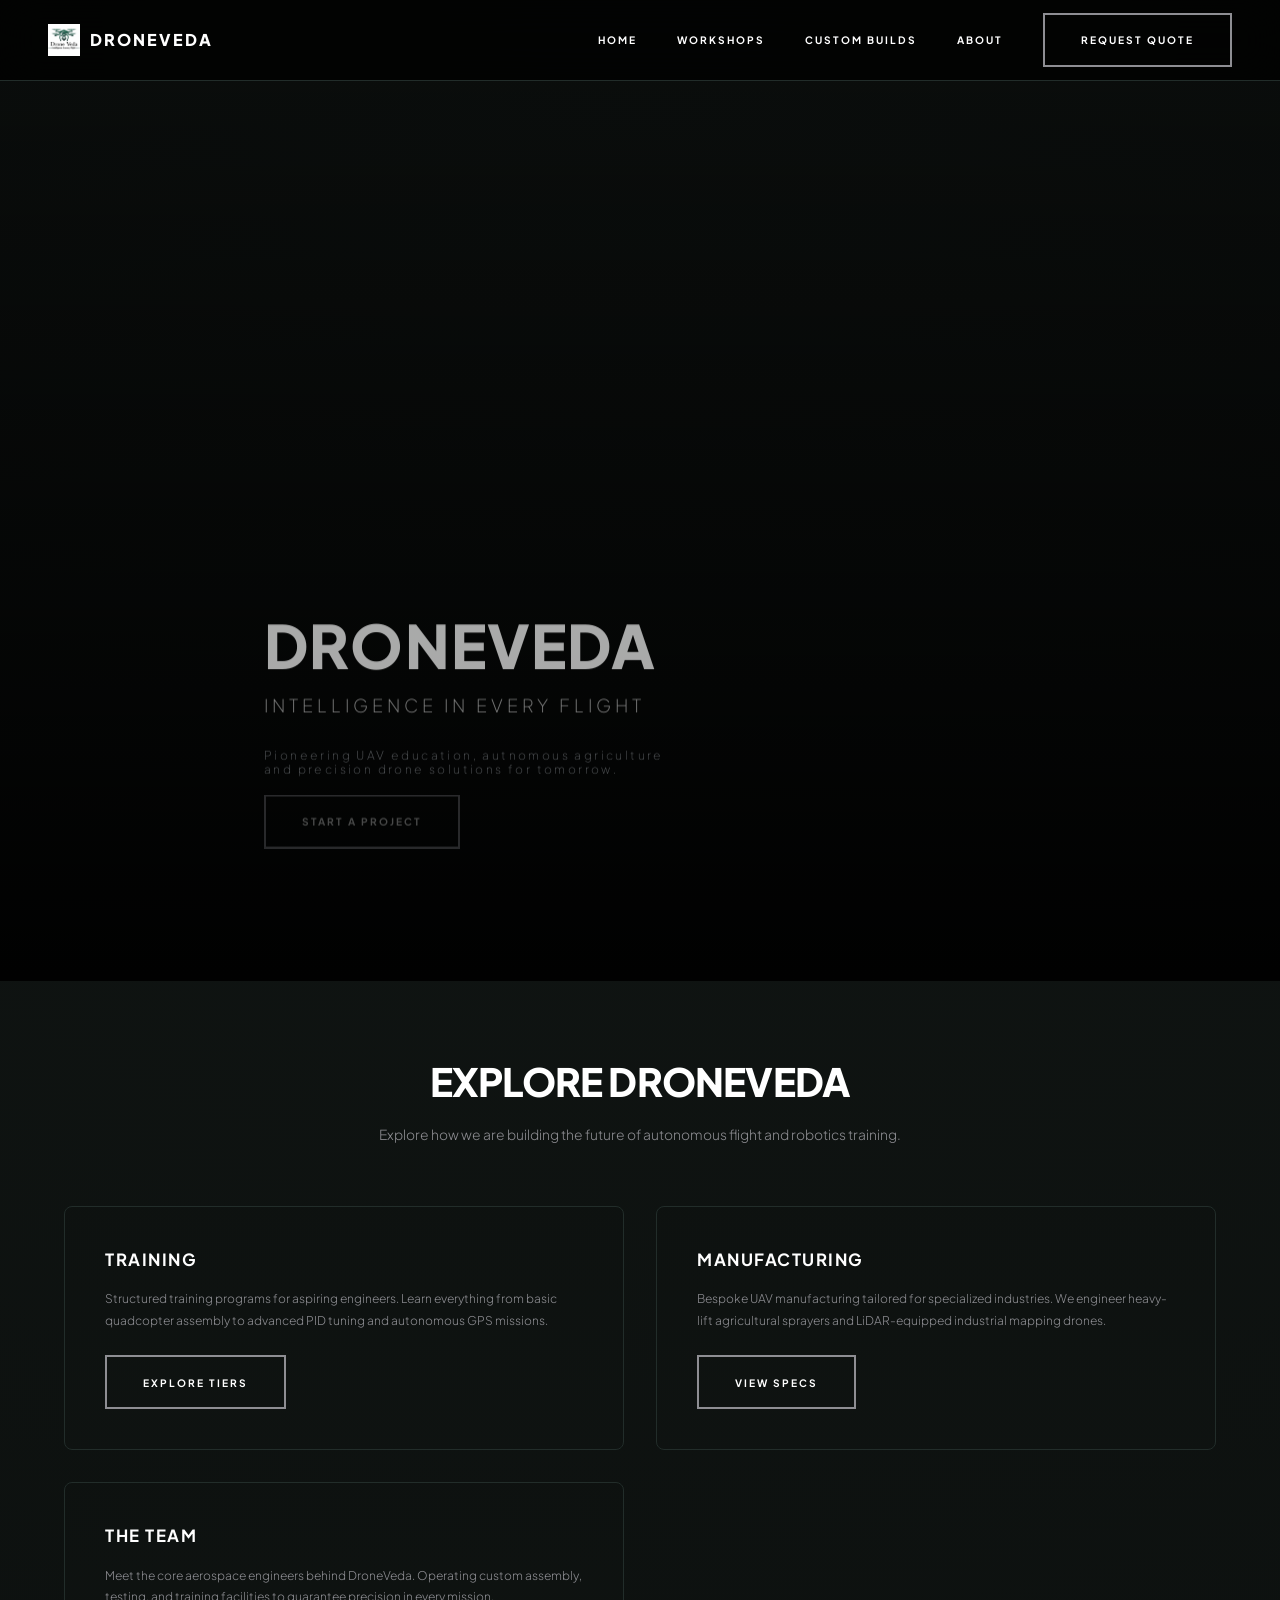
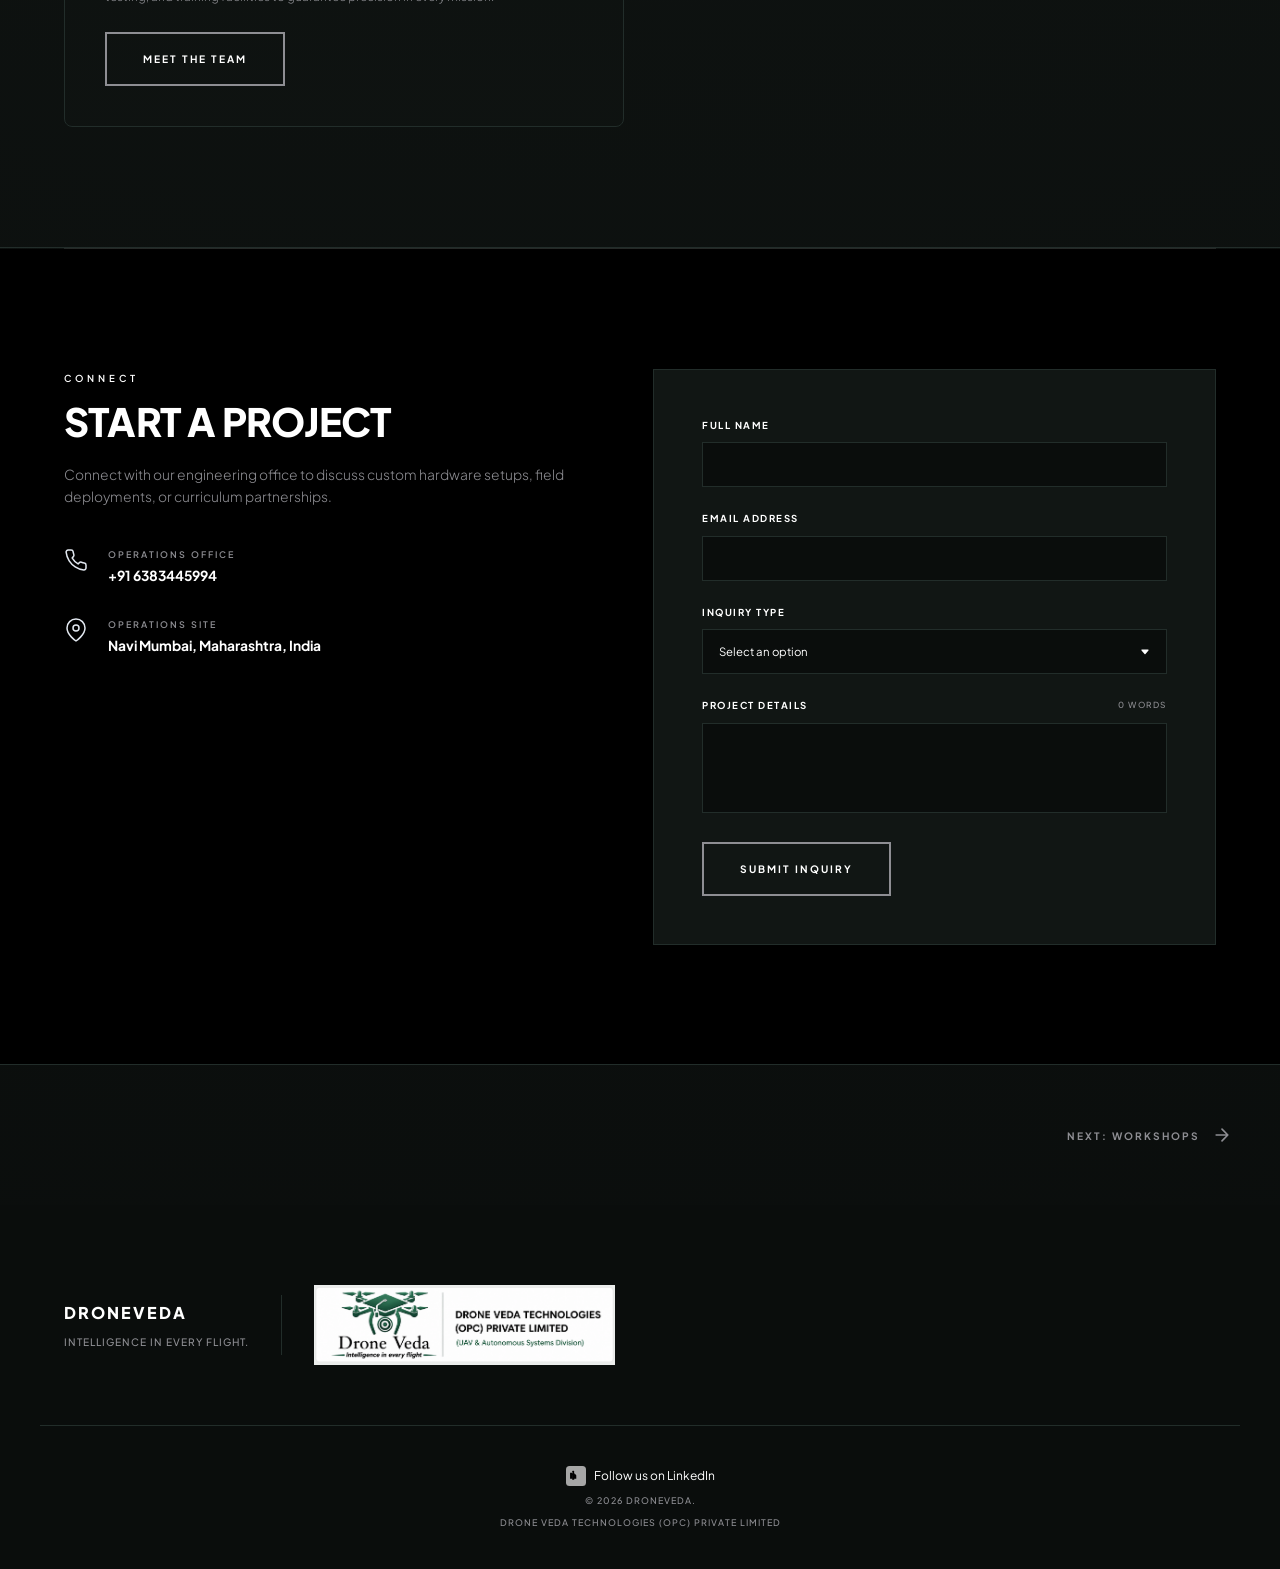
==== index.html @ 1c708e4c "Prepare site for Vercel: add vercel.json and deploy README" ====
<!DOCTYPE html>
<html lang="en">
<head>
  <meta charset="UTF-8">
  <meta name="viewport" content="width=device-width, initial-scale=1.0">
  <meta name="description" content="DroneVeda - Commercial UAV systems, custom industrial drones, autonomous agriculture, and institutional robotics training.">
  <title>DRONEVEDA | Intelligence in every flight.</title>
  
  <link rel="preconnect" href="https://fonts.googleapis.com">
  <link rel="preconnect" href="https://fonts.gstatic.com" crossorigin>
  <link href="https://fonts.googleapis.com/css2?family=Plus+Jakarta+Sans:wght@300;400;500;600;700;800&display=swap" rel="stylesheet">
  
  <link rel="stylesheet" href="style.css">
  <style>
    .trust-box { background-color: #000; }
    .trust-box[style] { background-color: initial; }
    .site-footer { padding:18px 12px; text-align:center; background:#0b0b0b; color:#fff; margin-top:40px; }
    .site-footer a { color:#fff; text-decoration:none; display:inline-flex; align-items:center; gap:8px; }
  </style>
</head>
<body>

  <header class="navbar" style="position: relative;">
    <div class="nav-container">
      <a href="index.html" class="nav-logo" style="display:flex; align-items:center; gap:10px;">
        <img src="WhatsApp Image 2026-06-14 at 5.45.42 PM.jpeg" alt="DroneVeda Logo" style="height:32px; width:auto; display:inline-block;">
        <span class="logo-text">DRONEVEDA</span>
      </a>
      
      <button class="mobile-toggle" aria-label="Toggle Menu" aria-expanded="false">
        <span class="bar"></span>
        <span class="bar"></span>
        <span class="bar"></span>
      </button>
      
      <nav class="nav-menu">
        <a href="index.html" class="nav-link active">HOME</a>
        <a href="workshops.html" class="nav-link">WORKSHOPS</a>
        <a href="custom-builds.html" class="nav-link">CUSTOM BUILDS</a>
        <a href="about.html" class="nav-link">ABOUT</a>
        <a href="#contact" class="btn">REQUEST QUOTE</a>
      </nav>
    </div>
    <!-- right-top logo removed per request -->
    <!-- header LinkedIn removed (footer contains the company LinkedIn) -->
  </header>

  <section class="hero-section">
    <div class="hero-video-container">
      <video src="public/drone_loop.mp4" class="hero-video" autoplay loop muted playsinline style="object-position: center;"></video>
      <div class="hero-overlay"></div>
    </div>
    
    <div class="hero-content container">
      <h1 class="hero-title scroll-reveal">DRONEVEDA</h1>
      <h2 class="hero-badge scroll-reveal">INTELLIGENCE IN EVERY FLIGHT</h2>
      <p class="hero-subtitle scroll-reveal">Pioneering UAV education, autnomous agriculture and precision drone solutions for tomorrow.</p>
      
      <div class="hero-actions scroll-reveal">
        <a href="#contact" class="btn">START A PROJECT</a>
      </div>
    </div>
  </section>

  <section class="section orb-section" style="padding-top: 80px; padding-bottom: 120px;">
    <div class="container">
      <div class="section-header text-center mx-auto" style="margin-bottom: 60px; max-width: 600px;">
        <h2 class="section-title scroll-reveal">EXPLORE DRONEVEDA</h2>
        <p class="section-desc scroll-reveal">Explore how we are building the future of autonomous flight and robotics training.</p>
      </div>

      <div class="grid-2 scroll-reveal">        <div class="trust-box" style="background: linear-gradient(rgba(17, 22, 20, 0.8), rgba(17, 22, 20, 0.85)), url('public/ai_training.svg') center/cover no-repeat !important; padding: 40px; border-radius: 8px; border: 1px solid var(--border-color);">
          <h3 class="trust-title text-accent" style="font-size: 1.4rem; margin-bottom: 16px;">TRAINING</h3>
          <p class="trust-desc" style="margin-bottom: 24px; font-size: 1rem;">Structured training programs for aspiring engineers. Learn everything from basic quadcopter assembly to advanced PID tuning and autonomous GPS missions.</p>
          <a href="workshops.html" class="btn">EXPLORE TIERS</a>
        </div>

        <div class="trust-box" style="background: linear-gradient(rgba(17, 22, 20, 0.8), rgba(17, 22, 20, 0.85)), url('public/ai_manufacturing.svg') center/cover no-repeat !important; padding: 40px; border-radius: 8px; border: 1px solid var(--border-color);">
          <h3 class="trust-title text-accent" style="font-size: 1.4rem; margin-bottom: 16px;">MANUFACTURING</h3>
          <p class="trust-desc" style="margin-bottom: 24px; font-size: 1rem;">Bespoke UAV manufacturing tailored for specialized industries. We engineer heavy-lift agricultural sprayers and LiDAR-equipped industrial mapping drones.</p>
          <a href="custom-builds.html" class="btn">VIEW SPECS</a>
        </div>

        <div class="trust-box" style="background: linear-gradient(rgba(17, 22, 20, 0.8), rgba(17, 22, 20, 0.85)), url('public/ai_team.svg') center/cover no-repeat !important; padding: 40px; border-radius: 8px; border: 1px solid var(--border-color);">
          <h3 class="trust-title text-accent" style="font-size: 1.4rem; margin-bottom: 16px;">THE TEAM</h3>
          <p class="trust-desc" style="margin-bottom: 24px; font-size: 1rem;">Meet the core aerospace engineers behind DroneVeda. Operating custom assembly, testing, and training facilities to guarantee precision in every mission.</p>
          <a href="about.html" class="btn">MEET THE TEAM</a>
        </div>
      </div>
    </div>
  </section>

  <hr class="spacious-divider">

  <section id="contact" class="section contact-section bg-contrast">
    <div class="container">
      <div class="contact-grid">
        <div class="contact-text-col">
          <span class="section-label scroll-reveal">CONNECT</span>
          <h2 class="section-title scroll-reveal">START A PROJECT</h2>
          <p class="section-desc scroll-reveal">Connect with our engineering office to discuss custom hardware setups, field deployments, or curriculum partnerships.</p>
          
          <div class="contact-details scroll-reveal">
            <div class="detail-item">
              <span class="detail-icon"><svg xmlns="http://www.w3.org/2000/svg" width="24" height="24" viewBox="0 0 24 24" fill="none" stroke="currentColor" stroke-width="1.5" stroke-linecap="round" stroke-linejoin="round"><path d="M22 16.92v3a2 2 0 0 1-2.18 2 19.79 19.79 0 0 1-8.63-3.07 19.5 19.5 0 0 1-6-6 19.79 19.79 0 0 1-3.07-8.67A2 2 0 0 1 4.11 2h3a2 2 0 0 1 2 1.72 12.84 12.84 0 0 0 .7 2.81 2 2 0 0 1-.45 2.11L8.09 9.91a16 16 0 0 0 6 6l1.27-1.27a2 2 0 0 1 2.11-.45 12.84 12.84 0 0 0 2.81.7A2 2 0 0 1 22 16.92z"></path></svg></span>
              <div class="detail-info">
                <span class="detail-label">OPERATIONS OFFICE</span>
                <a href="tel:6383445994" class="detail-val">+91 6383445994</a>
              </div>
            </div>
            <div class="detail-item">
              <span class="detail-icon"><svg xmlns="http://www.w3.org/2000/svg" width="24" height="24" viewBox="0 0 24 24" fill="none" stroke="currentColor" stroke-width="1.5" stroke-linecap="round" stroke-linejoin="round"><path d="M21 10c0 7-9 13-9 13s-9-6-9-13a9 9 0 0 1 18 0z"></path><circle cx="12" cy="10" r="3"></circle></svg></span>

              <div class="detail-info">
                <span class="detail-label">OPERATIONS SITE</span>
                <span class="detail-val">Navi Mumbai, Maharashtra, India</span>
              </div>
            </div>
          </div>
        </div>

        <div class="contact-form-col scroll-reveal">
          <div class="form-wrapper">
            <form id="contactForm" action="https://formsubmit.co/droneveda1@gmail.com" method="POST">
              <input type="hidden" name="_captcha" value="false">
              <input type="hidden" name="_template" value="table">
              <input type="hidden" name="_next" value="#">
              <div class="form-group">
                <label class="form-label">FULL NAME</label>
                <input type="text" name="name" class="form-control" required>
              </div>
              <div class="form-group">
                <label class="form-label">EMAIL ADDRESS</label>
                <input type="email" name="email" class="form-control" required>
              </div>
              <div class="form-group">
                <label class="form-label">INQUIRY TYPE</label>
                <select name="service" class="form-control" required>
                  <option value="" disabled selected>Select an option</option>
                  <option value="custom">Custom Build Inquiry</option>
                  <option value="workshop">Institutional Workshop</option>
                  <option value="other">General Contact</option>
                </select>
              </div>
              <div class="form-group">
                <label class="form-label" style="display: flex; justify-content: space-between; align-items: center;">
                  <span>PROJECT DETAILS</span>
                  <span id="wordCount" style="color: var(--text-muted); font-size: 0.7rem; font-weight: 500; text-transform: uppercase;">0 WORDS</span>
                </label>
                <textarea id="projectDetailsTextarea" name="message" class="form-control" rows="4" required style="resize: none; overflow: hidden;"></textarea>
              </div>
              <button type="submit" id="submitBtn" class="btn btn-primary btn-block">SUBMIT INQUIRY</button>
            </form>
            <div id="formStatus" class="form-status-box" style="display: none;"></div>
          </div>
        </div>
      </div>
    </div>
  </section>

    
  <div class="page-navigation">
    <div></div>
    <a href="workshops.html" class="page-nav-btn page-nav-next">NEXT: WORKSHOPS <svg xmlns="http://www.w3.org/2000/svg" fill="none" stroke="currentColor" stroke-width="2" stroke-linecap="round" stroke-linejoin="round" viewBox="0 0 24 24"><path d="M5 12h14M12 5l7 7-7 7"/></svg></a>
  </div>
  <footer class="footer">
    <div class="footer-container container">
      <div class="footer-brand" style="display: flex; align-items: center; gap: 32px;">
        <div>
          <h3 class="footer-logo" style="margin-bottom: 8px;">DRONEVEDA</h3>
          <p class="footer-tagline" style="margin: 0;">INTELLIGENCE IN EVERY FLIGHT.</p>
        </div>
        <div style="width: 1px; height: 60px; background-color: var(--border-color);"></div>
        <img src="public/logo-footer.png" alt="Drone Veda Technologies" style="max-height: 80px; display: block; object-fit: contain;">
      </div>
    </div>
    <div class="footer-bottom container" style="display:flex; flex-direction:column; gap:8px; align-items:center;">
      <div style="display:flex; gap:12px; align-items:center;">
        <a href="https://www.linkedin.com/company/drone-veda/" target="_blank" rel="noreferrer" style="display:inline-flex; align-items:center; gap:8px; color:#fff; text-decoration:none;">
          <img src="public/linkedin.svg" alt="LinkedIn" style="height:20px; filter: invert(1) grayscale(1);" />
          Follow us on LinkedIn
        </a>
      </div>
      <p class="copyright">&copy; 2026 DRONEVEDA.</p>
      <p class="disclaimer">Drone Veda Technologies (OPC) Private Limited</p>
    </div>
  </footer>

  <script src="script.js"></script>
</body>
</html>
---- style.css ----
:root {
  --bg-primary: #0a0d0c; /* Off-black with a hint of green */
  --bg-secondary: #111614;
  --bg-tertiary: #181f1c;
  
  --logo-green: #276e65;
  
  --text-primary: #ffffff;
  --text-secondary: #e2e8f0;
  --text-muted: #8e8e93;
  
  --accent-color: var(--logo-green);
  --accent-hover: var(--logo-green);
  
  --border-color: #222d2a;
  --border-hover: #3a4d48;
  
  --error-color: #fa4856;
  --success-color: #24a148;
  
  --font-family: 'Plus Jakarta Sans', system-ui, -apple-system, sans-serif;
  
  --transition-fast: 0.15s ease;
  --transition-normal: 0.3s cubic-bezier(0.16, 1, 0.3, 1);
  --transition-slow: 0.8s cubic-bezier(0.16, 1, 0.3, 1);
  
  --max-width: 1200px;
}

/* Base Reset */
*, *::before, *::after {
  box-sizing: border-box;
  margin: 0;
  padding: 0;
}

html {
  font-size: 75%;
  scroll-behavior: auto; /* Managed by JavaScript for custom scroll control */
  scrollbar-width: thin;
  scrollbar-color: var(--border-hover) var(--bg-primary);
}

body {
  font-family: var(--font-family);
  background-color: var(--bg-primary);
  /* Dynamic scroll gradient setup */
  background-image: radial-gradient(circle at 50% calc(var(--scroll-y, 0) * 1%), var(--bg-secondary) 0%, var(--bg-primary) 100%);
  color: var(--text-secondary);
  line-height: 1.5;
  overflow-x: hidden;
  -webkit-font-smoothing: antialiased;
  -moz-osx-font-smoothing: grayscale;
}

/* Specific section highlighting */
.bg-logo-green {
  background: var(--logo-green) !important;
}

.bg-logo-green .section-title, 
.bg-logo-green .section-label,
.bg-logo-green .section-desc {
  color: #ffffff;
}
.bg-logo-green .btn-primary {
  border-color: #ffffff;
  color: #ffffff;
}
.bg-logo-green .btn-primary:hover {
  background-color: #ffffff;
  color: var(--logo-green);
}

.text-accent {
  color: var(--logo-green);
}

/* Accessibility Focus */
:focus-visible {
  outline: 2px solid var(--text-primary);
  outline-offset: 4px;
}

/* Layout Containers */
.container {
  width: 100%;
  max-width: var(--max-width);
  margin: 0 auto;
  padding: 0 24px;
}

.section {
  padding: 120px 0;
  border-bottom: 1px solid var(--border-color);
  scroll-margin-top: 80px;
}

@media (max-width: 768px) {
  .section {
    padding: 80px 0;
  }
}

.bg-contrast {
  background-color: var(--bg-tertiary) !important;
}

.spacious-divider {
  border: 0;
  height: 1px;
  background: rgba(255, 255, 255, 0.1);
  margin: 0 auto;
  width: 90%;
  max-width: var(--max-width);
}

.section-header {
  max-width: 700px;
  margin-bottom: 60px;
}

.section-label {
  display: inline-block;
  font-size: 0.8rem;
  font-weight: 600;
  text-transform: uppercase;
  letter-spacing: 4px;
  color: var(--text-primary);
  margin-bottom: 16px;
}

.section-title {
  font-size: clamp(2.2rem, 4.5vw, 3.25rem);
  font-weight: 800;
  line-height: 1.1;
  color: var(--text-primary);
  margin-bottom: 20px;
  letter-spacing: -0.02em;
  text-transform: uppercase;
}

.section-desc {
  font-size: 1.15rem;
  color: var(--text-muted);
  line-height: 1.6;
  font-weight: 300;
}

/* Typography elements */
h1, h2, h3, h4, h5, h6 {
  color: var(--text-primary);
  letter-spacing: -0.01em;
}

a {
  color: inherit;
  text-decoration: none;
  transition: color var(--transition-fast);
}

.btn {
  display: inline-flex;
  align-items: center;
  justify-content: center;
  font-family: var(--font-family);
  font-size: 0.85rem;
  font-weight: 700;
  text-transform: uppercase;
  letter-spacing: 2px;
  padding: 16px 36px;
  cursor: pointer;
  white-space: nowrap;
  transition: all var(--transition-normal);
  
  /* Greyscale ghost button base */
  border: 2px solid var(--text-muted);
  background-color: transparent;
  color: var(--text-primary);
  
  min-height: 54px; /* Touch target size */
  position: relative;
  overflow: hidden;
  text-align: center;
  width: auto;
}

@media (max-width: 768px) {
  .btn {
    width: 100%;
    padding: 16px 20px;
  }
}

.btn:hover {
  /* Boundary changes to logo-green upon hover */
  border-color: var(--logo-green);
  color: var(--logo-green);
  background-color: transparent;
  box-shadow: 0 4px 15px rgba(39, 110, 101, 0.2);
}

.btn:active {
  /* Background changes to logo-green upon clicking */
  background-color: var(--logo-green);
  border-color: var(--logo-green);
  color: #ffffff;
  transform: scale(0.98);
}


.btn-primary, .btn-secondary {  
}

.btn-block {
  display: flex;
  width: 100%;
}

/* Header & Navigation */
.navbar {
  position: fixed;
  top: 0;
  left: 0;
  right: 0;
  z-index: 100;
  background-color: rgba(0, 0, 0, 0.85);
  backdrop-filter: blur(20px);
  -webkit-backdrop-filter: blur(20px);
  border-bottom: 1px solid var(--border-color);
  transition: background-color var(--transition-normal), padding var(--transition-normal);
}

.nav-container {
  display: flex;
  align-items: center;
  justify-content: space-between;
  height: 80px;
  max-width: 100%;
  margin: 0 auto;
  padding: 0 48px;
}

.nav-logo {
  display: flex;
  align-items: center;
  gap: 12px;
}

.logo-img {
  height: 32px;
  width: auto;
  filter: brightness(0) invert(1); /* Ensure it displays as white for SpaceX styling */
}

.logo-text {
  font-size: 1.35rem;
  font-weight: 800;
  letter-spacing: 2px;
  color: var(--text-primary);
}

.nav-menu {
  display: flex;
  align-items: center;
  gap: 40px;
}

.nav-link {
  font-size: 0.85rem;
  font-weight: 700;
  text-transform: uppercase;
  letter-spacing: 2px;
  color: var(--text-primary);
  padding: 8px 0;
  position: relative;
}

.nav-link::after {
  content: '';
  position: absolute;
  bottom: 0;
  left: 0;
  width: 100%;
  height: 1px;
  background-color: var(--text-primary);
  transform: scaleX(0);
  transform-origin: right;
  transition: transform var(--transition-normal);
}

.nav-link:hover::after {
  transform: scaleX(1);
  transform-origin: left;
}



/* Mobile Toggle Hamburger */
.mobile-toggle {
  display: none;
  flex-direction: column;
  justify-content: space-between;
  width: 20px;
  height: 14px;
  background: transparent;
  border: none;
  cursor: pointer;
  z-index: 105;
}

.mobile-toggle .bar {
  width: 100%;
  height: 2px;
  background-color: var(--text-primary);
  transition: transform var(--transition-normal), opacity var(--transition-normal);
}

@media (max-width: 768px) {
  .mobile-toggle {
    display: flex;
  }
  
  .nav-menu {
    position: fixed;
    top: 80px;
    left: 0;
    right: 0;
    height: calc(100vh - 80px);
    background-color: rgba(0, 0, 0, 0.85);
    backdrop-filter: blur(20px);
    -webkit-backdrop-filter: blur(20px);
    flex-direction: column;
    padding: 60px 24px;
    gap: 32px;
    transform: translateX(100%);
    transition: transform var(--transition-normal);
    z-index: 99;
    border-top: 1px solid var(--border-color);
  }
  
  .nav-menu.active {
    transform: translateX(0);
  }
  
  .nav-link {
    width: 100%;
    text-align: center;
    font-size: 1.1rem;
    letter-spacing: 3px;
    padding: 12px 0;
  }
  
  .nav-btn {
    width: 100%;
    text-align: center;
    font-size: 1rem;
    letter-spacing: 3px;
    padding: 16px 0;
    margin-top: 24px;
  }
  
  /* Active states */
  .mobile-toggle[aria-expanded="true"] .bar:nth-child(1) {
    transform: translateY(6px) rotate(45deg);
  }
  
  .mobile-toggle[aria-expanded="true"] .bar:nth-child(2) {
    opacity: 0;
  }
  
  .mobile-toggle[aria-expanded="true"] .bar:nth-child(3) {
    transform: translateY(-6px) rotate(-45deg);
  }
}

/* Hero Section (Fullscreen Impact) */
.hero-section {
  position: relative;
  height: 100vh;
  display: flex;
  align-items: flex-end;
  padding-bottom: 12%;
  overflow: hidden;
}

.hero-video-container {
  position: absolute;
  top: 0;
  left: 0;
  width: 100%;
  height: 100%;
  z-index: 1;
}

.hero-video {
  width: 100%;
  height: 100%;
  object-fit: cover;
  opacity: 0.5;
}

.hero-overlay {
  position: absolute;
  top: 0;
  left: 0;
  width: 100%;
  height: 100%;
  background: linear-gradient(180deg, 
    rgba(0, 0, 0, 0.4) 0%, 
    rgba(0, 0, 0, 0.7) 60%, 
    rgba(0, 0, 0, 0.95) 100%
  );
  z-index: 2;
}

.hero-content {
  position: relative;
  z-index: 10;
  max-width: 800px;
}

.hero-badge {
  display: inline-block;
  font-size: 1.5rem;
  font-weight: 200;
  text-transform: uppercase;
  letter-spacing: 4px;
  line-height: 1.05;
  color: var(--text-primary);
  margin-bottom: 30px;
}

.hero-title {
  font-size: clamp(3rem, 6vw, 5rem);
  font-weight: 1000;
  line-height: 1.05;
  letter-spacing: 0.02em;
  color: var(--text-primary);
  margin-bottom: 15px;
  text-transform: uppercase;
}

.hero-subtitle {
  font-size: clamp(0.9rem, 2vw, 1rem);
  color: var(--text-secondary);
  line-height: 1.2;
  margin-bottom: 15px;
  max-width: 400px;
  font-weight: 100;
  letter-spacing: 0.2em;
}

.hero-actions {
  display: flex;
  gap: 20px;
  flex-wrap: wrap;
}

@media (max-width: 576px) {
  .hero-actions .btn {
    width: 100%;
  }
}

/* SpaceX-style Scroll Down Indicator */
.scroll-down-arrow {
  position: absolute;
  bottom: 40px;
  left: 50%;
  transform: translateX(-50%);
  color: var(--text-primary);
  z-index: 10;
  animation: bounce 2s infinite;
  opacity: 0.7;
  transition: opacity var(--transition-fast);
}

.scroll-down-arrow:hover {
  opacity: 1;
}

@keyframes bounce {
  0%, 20%, 50%, 80%, 100% {
    transform: translateX(-50%) translateY(0);
  }
  40% {
    transform: translateX(-50%) translateY(-10px);
  }
  60% {
    transform: translateX(-50%) translateY(-5px);
  }
}

/* SpaceX Trust Metric Value Bar */
.value-bar {
  background-color: var(--bg-primary);
  border-bottom: 1px solid var(--border-color);
  padding: 80px 0;
}

.value-container {
  display: grid;
  grid-template-columns: repeat(3, 1fr);
  gap: 40px;
}

.value-item {
  display: flex;
  flex-direction: column;
}

.value-num {
  font-size: 4rem;
  font-weight: 800;
  color: var(--text-primary);
  line-height: 1;
  margin-bottom: 12px;
  font-feature-settings: "lnum";
}

.value-label {
  font-size: 0.8rem;
  font-weight: 600;
  color: var(--text-muted);
  line-height: 1.6;
  letter-spacing: 2px;
  text-transform: uppercase;
}

@media (max-width: 768px) {
  .value-container {
    grid-template-columns: 1fr;
    gap: 48px;
  }
  
  .value-num {
    font-size: 3.5rem;
  }
}

/* Projects Showcase */
.projects-grid {
  display: grid;
  grid-template-columns: repeat(3, 1fr);
  gap: 32px;
}

@media (max-width: 992px) {
  .projects-grid {
    grid-template-columns: repeat(2, 1fr);
  }
}

@media (max-width: 768px) {
  .projects-grid {
    grid-template-columns: 1fr;
    gap: 40px;
  }
}

.project-card {
  background-color: var(--bg-secondary);
  border: 1px solid var(--border-color);
  transition: border-color var(--transition-fast), transform var(--transition-normal);
}

/* Removed project-card hover */

.project-image-wrapper {
  position: relative;
  aspect-ratio: 16 / 10;
  width: 100%;
  background-color: var(--bg-tertiary);
  overflow: hidden;
}

.project-img {
  width: 100%;
  height: 100%;
  object-fit: cover;
  transition: transform var(--transition-normal);
}

/* Removed project-card img hover */

.project-content {
  padding: 32px;
}

.project-tag {
  display: inline-block;
  font-size: 0.75rem;
  font-weight: 700;
  text-transform: uppercase;
  letter-spacing: 2px;
  color: var(--text-primary);
  margin-bottom: 16px;
  border-bottom: 1px solid var(--text-primary);
  padding-bottom: 2px;
}

.project-card-title {
  font-size: 1.35rem;
  font-weight: 700;
  line-height: 1.3;
  margin-bottom: 14px;
  color: var(--text-primary);
  text-transform: uppercase;
}

.project-card-desc {
  font-size: 0.95rem;
  color: var(--text-muted);
  line-height: 1.6;
  margin-bottom: 30px;
  font-weight: 300;
}

.project-metric {
  padding-top: 24px;
  border-top: 1px solid var(--border-color);
}

.metric-value {
  display: block;
  font-size: 2rem;
  font-weight: 800;
  color: var(--text-primary);
  line-height: 1.1;
  font-feature-settings: "lnum";
}

.metric-desc {
  font-size: 0.75rem;
  font-weight: 600;
  color: var(--text-muted);
  letter-spacing: 1.5px;
  text-transform: uppercase;
}

/* About Us Section (Two Columns) */
.about-grid {
  display: grid;
  grid-template-columns: 1.1fr 0.9fr;
  gap: 80px;
}

@media (max-width: 992px) {
  .about-grid {
    grid-template-columns: 1fr;
    gap: 60px;
  }
}

.about-text {
  font-size: 1.1rem;
  line-height: 1.7;
  color: var(--text-secondary);
  margin-bottom: 28px;
  font-weight: 300;
  text-align:justify;
}

.about-badges {
  display: grid;
  grid-template-columns: repeat(2, 1fr);
  gap: 24px;
  margin-top: 48px;
}

.badge-item {
  border-left: 2px solid var(--text-primary);
  padding-left: 20px;
}

.badge-item strong {
  display: block;
  font-size: 0.9rem;
  font-weight: 700;
  color: var(--text-primary);
  margin-bottom: 6px;
  letter-spacing: 1.5px;
  text-transform: uppercase;
}

.badge-item span {
  font-size: 0.85rem;
  color: var(--text-muted);
}

.about-team {
  background-color: var(--bg-secondary);
  border: 1px solid var(--border-color);
  padding: 48px;
}

@media (max-width: 576px) {
  .about-team {
    padding: 32px 24px;
  }
}

.team-header-title {
  font-size: 1.35rem;
  font-weight: 700;
  text-transform: uppercase;
  letter-spacing: 2px;
  margin-bottom: 36px;
  color: var(--text-primary);
}

.team-list {
  display: flex;
  flex-direction: column;
  gap: 36px;
}

.team-member-card {
  display: flex;
  gap: 24px;
  align-items: flex-start;
}

@media (max-width: 480px) {
  .team-member-card {
    flex-direction: column;
    gap: 16px;
  }
}

.member-photo {
  width: 64px;
  height: 64px;
  border-radius: 4px;
  object-fit: cover;
  flex-shrink: 0;
  border: 1px solid var(--border-color);
}

.member-avatar {
  flex-shrink: 0;
  width: 64px;
  height: 64px;
  border-radius: 4px;
  background-color: var(--border-color);
  color: var(--text-primary);
  font-size: 1.25rem;
  font-weight: 700;
  display: flex;
  align-items: center;
  justify-content: center;
  letter-spacing: -0.5px;
}

.member-info {
  display: flex;
  flex-direction: column;
}

.member-name {
  font-size: 1rem;
  font-weight: 700;
  color: var(--text-primary);
  line-height: 1.2;
  letter-spacing: 1px;
}

.member-role {
  font-size: 0.75rem;
  font-weight: 600;
  color: var(--text-muted);
  margin-bottom: 8px;
  letter-spacing: 1px;
}

.member-bio {
  font-size: 0.9rem;
  color: var(--text-muted);
  line-height: 1.6;
  font-weight: 300;
}

/* Contact / Connect Section (SpaceX Style Input Forms) */
.contact-grid {
  display: grid;
  grid-template-columns: 0.95fr 1.05fr;
  gap: 80px;
  align-items: flex-start;
}

@media (max-width: 992px) {
  .contact-grid {
    grid-template-columns: 1fr;
    gap: 60px;
  }
}

.contact-details {
  display: flex;
  flex-direction: column;
  gap: 32px;
  margin: 40px 0;
}

.detail-item {
  display: flex;
  align-items: flex-start;
  gap: 20px;
}

.detail-icon {
  font-size: 1.2rem;
  line-height: 1;
}

.detail-info {
  display: flex;
  flex-direction: column;
}

.detail-label {
  font-size: 0.75rem;
  text-transform: uppercase;
  letter-spacing: 2px;
  color: var(--text-muted);
  font-weight: 600;
}

.detail-val {
  font-size: 1.15rem;
  font-weight: 700;
  color: var(--text-primary);
  margin-top: 4px;
}

.detail-val:hover {
  color: var(--text-primary);
  text-decoration: underline;
}

.trust-box {
  background-color: var(--bg-secondary);
  border: 1px solid var(--border-color);
  padding: 28px;
}

.trust-title {
  font-size: 0.9rem;
  font-weight: 700;
  color: var(--text-primary);
  margin-bottom: 5px;
  letter-spacing: 1.5px;
  text-transform: uppercase;
}

.trust-desc {
  font-size: 0.9rem;
  color: var(--text-muted);
  line-height: 1.8;
  font-weight: 300;
}

.form-wrapper {
  background-color: var(--bg-secondary);
  border: 1px solid var(--border-color);
  padding: 48px;
}

@media (max-width: 576px) {
  .form-wrapper {
    padding: 32px 24px;
  }
}

.form-title {
  font-size: 1.5rem;
  font-weight: 700;
  text-transform: uppercase;
  letter-spacing: 2px;
  margin-bottom: 32px;
  color: var(--text-primary);
}

.form-group {
  margin-bottom: 24px;
  position: relative;
}

.form-label {
  display: block;
  font-size: 0.8rem;
  font-weight: 700;
  letter-spacing: 1.5px;
  color: var(--text-primary);
  margin-bottom: 10px;
}

.required {
  color: var(--error-color);
}

.form-control {
  width: 100%;
  font-family: var(--font-family);
  font-size: 0.95rem;
  background-color: var(--bg-primary);
  border: 1px solid var(--border-color);
  color: var(--text-primary);
  padding: 14px 16px;
  border-radius: 0px; /* SpaceX strictly uses sharp 90-degree corners */
  transition: border-color var(--transition-fast), box-shadow var(--transition-fast);
  appearance: none;
}

.form-control::placeholder {
  color: #444444;
}

.form-control:focus {
  outline: none;
  border-color: var(--text-primary);
}

/* Custom Select Dropdown with Clean Vector Icon */
select.form-control {
  background-image: url("data:image/svg+xml;utf8,<svg xmlns='http://www.w3.org/2000/svg' width='16' height='16' fill='%23ffffff' viewBox='0 0 16 16'><path d='M7.247 11.14 2.451 5.658C1.885 5.013 2.345 4 3.204 4h9.592a1 1 0 0 1 .753 1.659l-4.796 5.48a1 1 0 0 1-1.506 0z'/></svg>");
  background-repeat: no-repeat;
  background-position: calc(100% - 16px) center;
  background-size: 10px;
  padding-right: 40px;
}

/* Form Errors */
.form-group.has-error .form-control {
  border-color: var(--error-color);
}

.form-group.has-error .error-msg {
  display: block;
}

.error-msg {
  display: none;
  font-size: 0.75rem;
  color: var(--error-color);
  margin-top: 6px;
  font-weight: 600;
  text-transform: uppercase;
  letter-spacing: 1px;
}

/* Form Submission Status styling */
.form-status-box {
  margin-top: 24px;
  padding: 16px;
  font-size: 0.9rem;
  font-weight: 700;
  line-height: 1.4;
  display: flex;
  align-items: center;
  gap: 12px;
  letter-spacing: 1px;
  text-transform: uppercase;
}

.form-status-success {
  border: 1px solid var(--success-color);
  background-color: rgba(36, 161, 72, 0.05);
  color: var(--text-primary);
}

.form-status-error {
  border: 1px solid var(--error-color);
  background-color: rgba(250, 72, 86, 0.05);
  color: var(--text-primary);
}

.form-status-sending {
  border: 1px solid var(--text-primary);
  background-color: rgba(255, 255, 255, 0.05);
  color: var(--text-primary);
}

/* SpaceX Footer Styling */
.footer {
  background-color: var(--bg-primary);
  padding: 80px 0 40px;
}

.footer-container {
  display: flex;
  justify-content: space-between;
  align-items: center;
  flex-wrap: wrap;
  gap: 40px;
  margin-bottom: 60px;
}

.footer-brand {
  max-width: 600px;
}

.footer-logo {
  font-size: 1.35rem;
  font-weight: 800;
  color: var(--text-primary);
  margin-bottom: 8px;
  letter-spacing: 2px;
}

.footer-tagline {
  font-size: 0.85rem;
  color: var(--text-muted);
  letter-spacing: 1px;
  text-transform: uppercase;
  font-weight: 500;
}

.footer-links {
  display: flex;
  gap: 32px;
  flex-wrap: wrap;
}

.footer-links a {
  font-size: 0.75rem;
  color: var(--text-muted);
  font-weight: 700;
  letter-spacing: 1.5px;
}

.footer-links a:hover {
  color: var(--text-primary);
}

.footer-bottom {
  display: flex;
  justify-content: space-between;
  align-items: center;
  padding-top: 40px;
  border-top: 1px solid var(--border-color);
  flex-wrap: wrap;
  gap: 16px;
}

.copyright, .disclaimer {
  font-size: 0.75rem;
  color: var(--text-muted);
  letter-spacing: 1px;
  text-transform: uppercase;
  font-weight: 500;
}

@media (max-width: 768px) {
  .footer-container {
    flex-direction: column;
    align-items: flex-start;
    gap: 30px;
  }
  
  .footer-links {
    flex-direction: column;
    gap: 16px;
  }
  
  .footer-bottom {
    flex-direction: column;
    align-items: flex-start;
  }
}

/* Animation entry points */
.scroll-reveal {
  --g-progress: 0;
  opacity: var(--g-progress);
  transform: translateY(calc(30px * (1 - var(--g-progress))));
  transition: transform 0.1s linear, opacity 0.1s linear;
  will-change: transform, opacity;
}

.tier-card { display: flex; flex-direction: column; background: var(--bg-card); padding: 40px; border: 1px solid var(--border-color); }
.tier-card.border-accent { border-top: 4px solid var(--text-primary); }
.tier-name { font-size: 0.75rem; font-weight: 700; letter-spacing: 2px; color: var(--text-muted); }
.tier-title { font-size: 1.5rem; font-weight: 800; margin: 8px 0; color: var(--text-primary); }
.tier-audience { font-size: 0.85rem; color: #aaa; margin-bottom: 24px; font-style: italic; }
.tier-desc { font-size: 0.95rem; margin-bottom: 24px; }
.tier-features, .build-specs { margin-bottom: 32px; padding: 0; list-style: none; }
.tier-features { flex-grow: 1; border-top: 1px solid var(--border-color); padding-top: 24px; }
.tier-features li, .build-specs li { font-size: 0.85rem; margin-bottom: 12px; position: relative; padding-left: 24px; color: var(--text-secondary); }
.tier-features li::before, .build-specs li::before { content: ''; position: absolute; left: 0; top: 3px; width: 14px; height: 14px; background-image: url("data:image/svg+xml;charset=UTF-8,%3Csvg xmlns='http://www.w3.org/2000/svg' width='24' height='24' viewBox='0 0 24 24' fill='none' stroke='%238e8e93' stroke-width='2' stroke-linecap='round' stroke-linejoin='round'%3E%3Cpolyline points='9 18 15 12 9 6'%3E%3C/polyline%3E%3C/svg%3E"); background-size: contain; background-repeat: no-repeat; }
.price { font-size: 2rem; font-weight: 800; color: var(--text-primary); }
.price span { font-size: 0.9rem; font-weight: 400; color: var(--text-muted); }

/* Custom Builds */
.build-card { background: var(--bg-card); padding: 40px; border: 1px solid var(--border-color); }
.build-title { font-size: 1.2rem; font-weight: 800; color: var(--text-primary); }
.build-subtitle { display: block; font-size: 0.8rem; font-weight: 700; letter-spacing: 1px; color: var(--text-muted); margin: 8px 0 24px; text-transform: uppercase; }
.build-desc { font-size: 0.95rem; margin-bottom: 24px; }
/* Darken workshop grid boxes override */
.tier-card {
  background-color: var(--bg-secondary) !important;
  border: 1px solid transparent !important;
}

.btn-primary {
  box-shadow: 0 4px 15px rgba(42, 122, 107, 0.4);
}
.btn-primary:hover {
  box-shadow: 0 6px 20px rgba(42, 122, 107, 0.6);
}

/* Universal Button Styles */
.btn {
  display: inline-flex !important;
  align-items: center !important;
  justify-content: center !important;
  font-family: var(--font-family) !important;
  font-size: 0.85rem !important;
  font-weight: 700 !important;
  text-transform: uppercase !important;
  letter-spacing: 2px !important;
  padding: 16px 36px !important;
  cursor: pointer !important;
  white-space: nowrap !important;
  transition: all var(--transition-normal) !important;
  
  /* Greyscale ghost button base */
  border: 2px solid var(--text-muted) !important;
  background-color: transparent !important;
  color: var(--text-primary) !important;
  text-decoration: none !important;
  
  min-height: 54px !important;
  position: relative !important;
  overflow: hidden !important;
  text-align: center !important;
  width: auto !important;
  box-shadow: none !important;
}

@media (max-width: 768px) {
  .btn {
    width: 100% !important;
    padding: 16px 20px !important;
  }
}

.btn:hover {
  border-color: var(--text-secondary) !important;
  color: var(#fff) !important;
  background-color: transparent !important;
  box-shadow: none !important;
}

.btn:active {
  background-color: var(#fff) !important;
  border-color: var(--bg-primary) !important;
  color: #ffffff !important;
  transform: scale(0.98) !important;
}

/* Universal Grid Item Base */
.trust-box, .tier-card, .project-card, .build-card, .nav-grid-card {
  background: #000000 !important;
  background-color: #000000 !important;
  transition: transform var(--transition-normal) !important;
}
.trust-box:hover, .tier-card:hover, .project-card:hover, .build-card:hover, .nav-grid-card:hover {
  outline: none !important;
  transform: scale(1.01) !important;
}

/* Wide Tier Card for Projects */
@media (min-width: 993px) {
  .wide-tier-card {
    grid-column: 1 / -1 !important;
    display: grid !important;
    grid-template-columns: 1.2fr 1fr !important;
  }
  .wide-tier-card .project-image-wrapper {
    height: 100% !important;
    border-bottom: none !important;
    border-right: 1px solid var(--border-color) !important;
  }
}
@media (max-width: 992px) {
  .wide-tier-card {
    grid-column: 1 / -1 !important;
  }
}

/* Contact Section Custom Background */
.contact-section {
  background: #000000 !important;
}


/* Page Navigation */
.page-navigation {
  display: flex;
  justify-content: space-between;
  align-items: center;
  padding: 60px 48px;
  max-width: 100%;
  margin: 0 auto;
}
.page-nav-btn {
  display: inline-flex;
  align-items: center;
  gap: 12px;
  font-weight: 700;
  text-transform: uppercase;
  letter-spacing: 2px;
  font-size: 0.85rem;
  color: var(--text-muted);
  transition: color var(--transition-fast);
  text-decoration: none;
}
.page-nav-btn:hover {
  color: var(--logo-green);
}
.page-nav-btn svg {
  width: 20px;
  height: 20px;
}
.page-nav-prev {
  margin-right: auto;
}
.page-nav-next {
  margin-left: auto;
}
@media (max-width: 768px) {
  .nav-container { padding: 0 24px; }
  .page-navigation { padding: 40px 24px; flex-direction: column; gap: 24px; }
  .page-nav-prev, .page-nav-next { margin: 0; width: 100%; justify-content: center; }
}

/* Utility Classes Extracted from HTML */
.grid-4 { display: grid; grid-template-columns: repeat(4, 1fr); gap: 24px; }
.grid-2 { display: grid; grid-template-columns: repeat(2, 1fr); gap: 32px; }
@media (max-width: 992px) { .grid-4 { grid-template-columns: repeat(2, 1fr); } }
@media (max-width: 768px) { .grid-4, .grid-2 { grid-template-columns: 1fr; } }
.text-center { text-align: center; }
.mx-auto { margin-left: auto; margin-right: auto; }
.mb-30 { margin-bottom: 30px; }
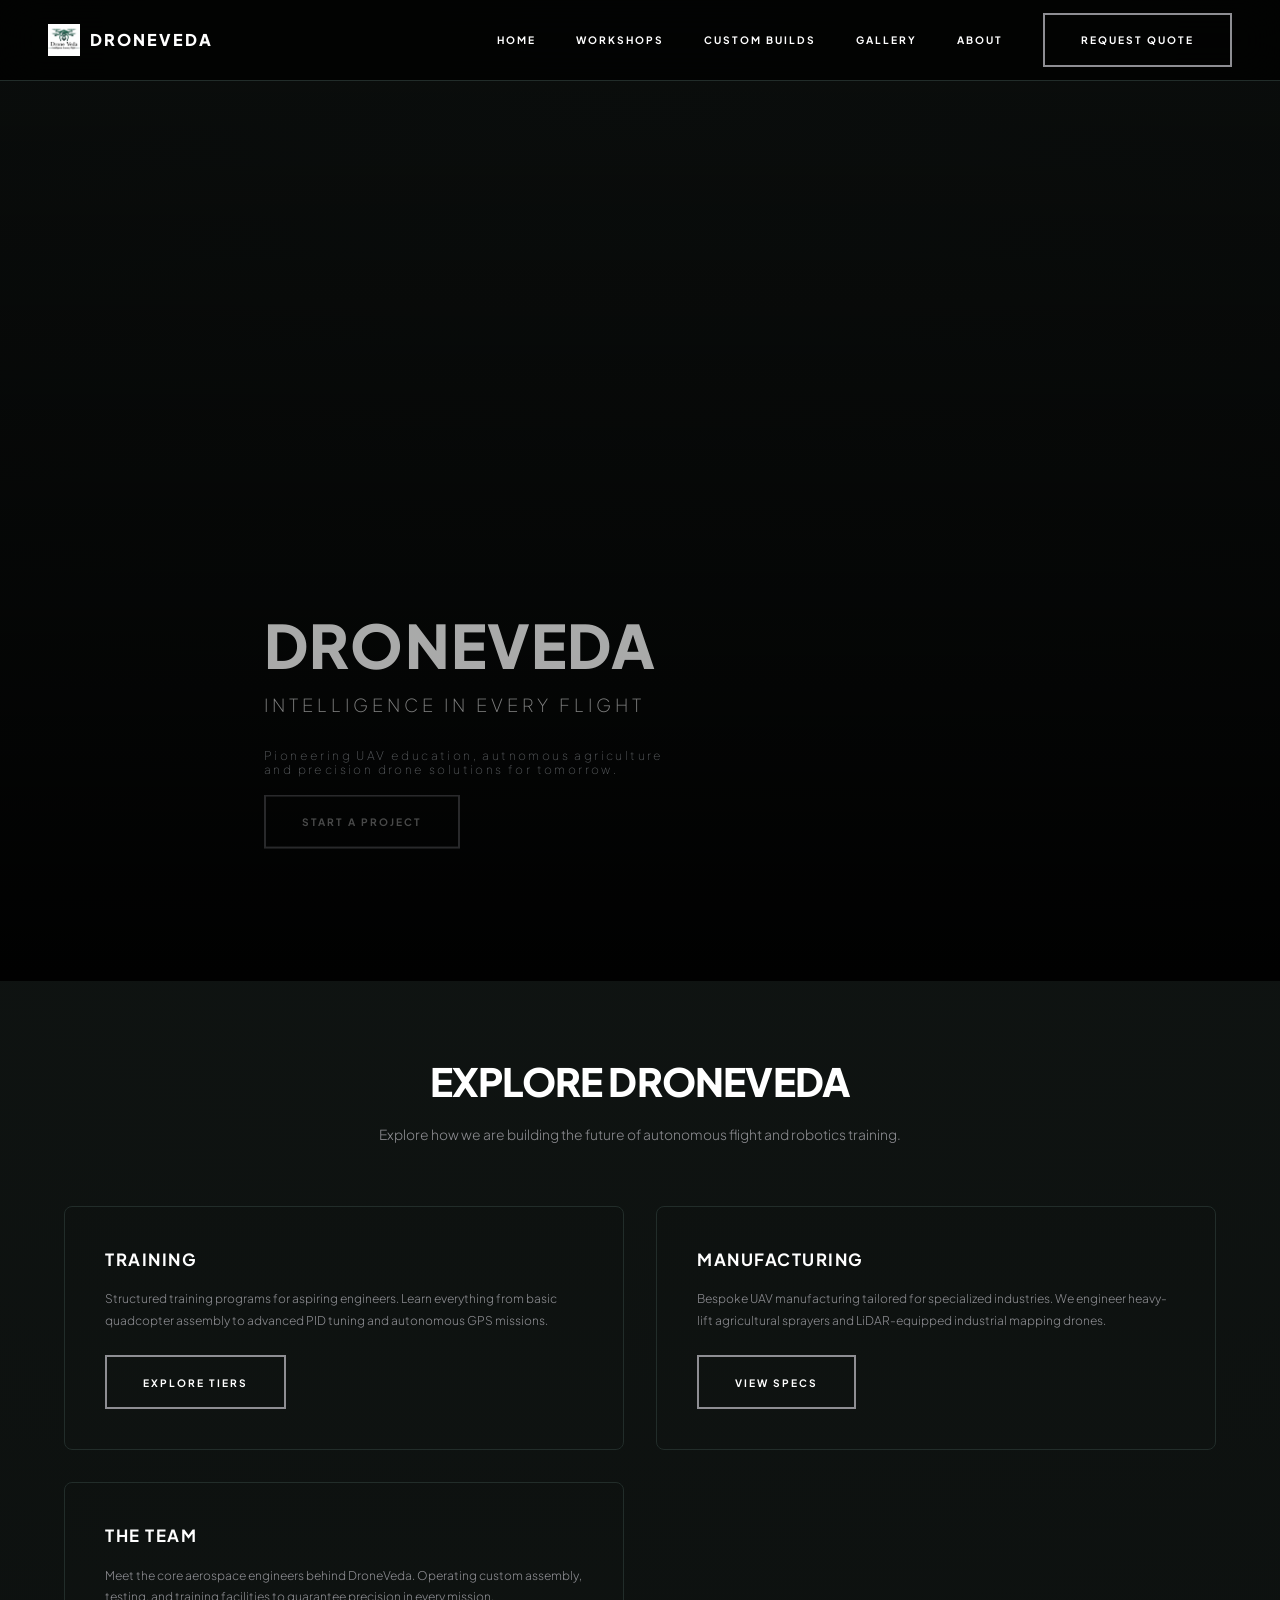
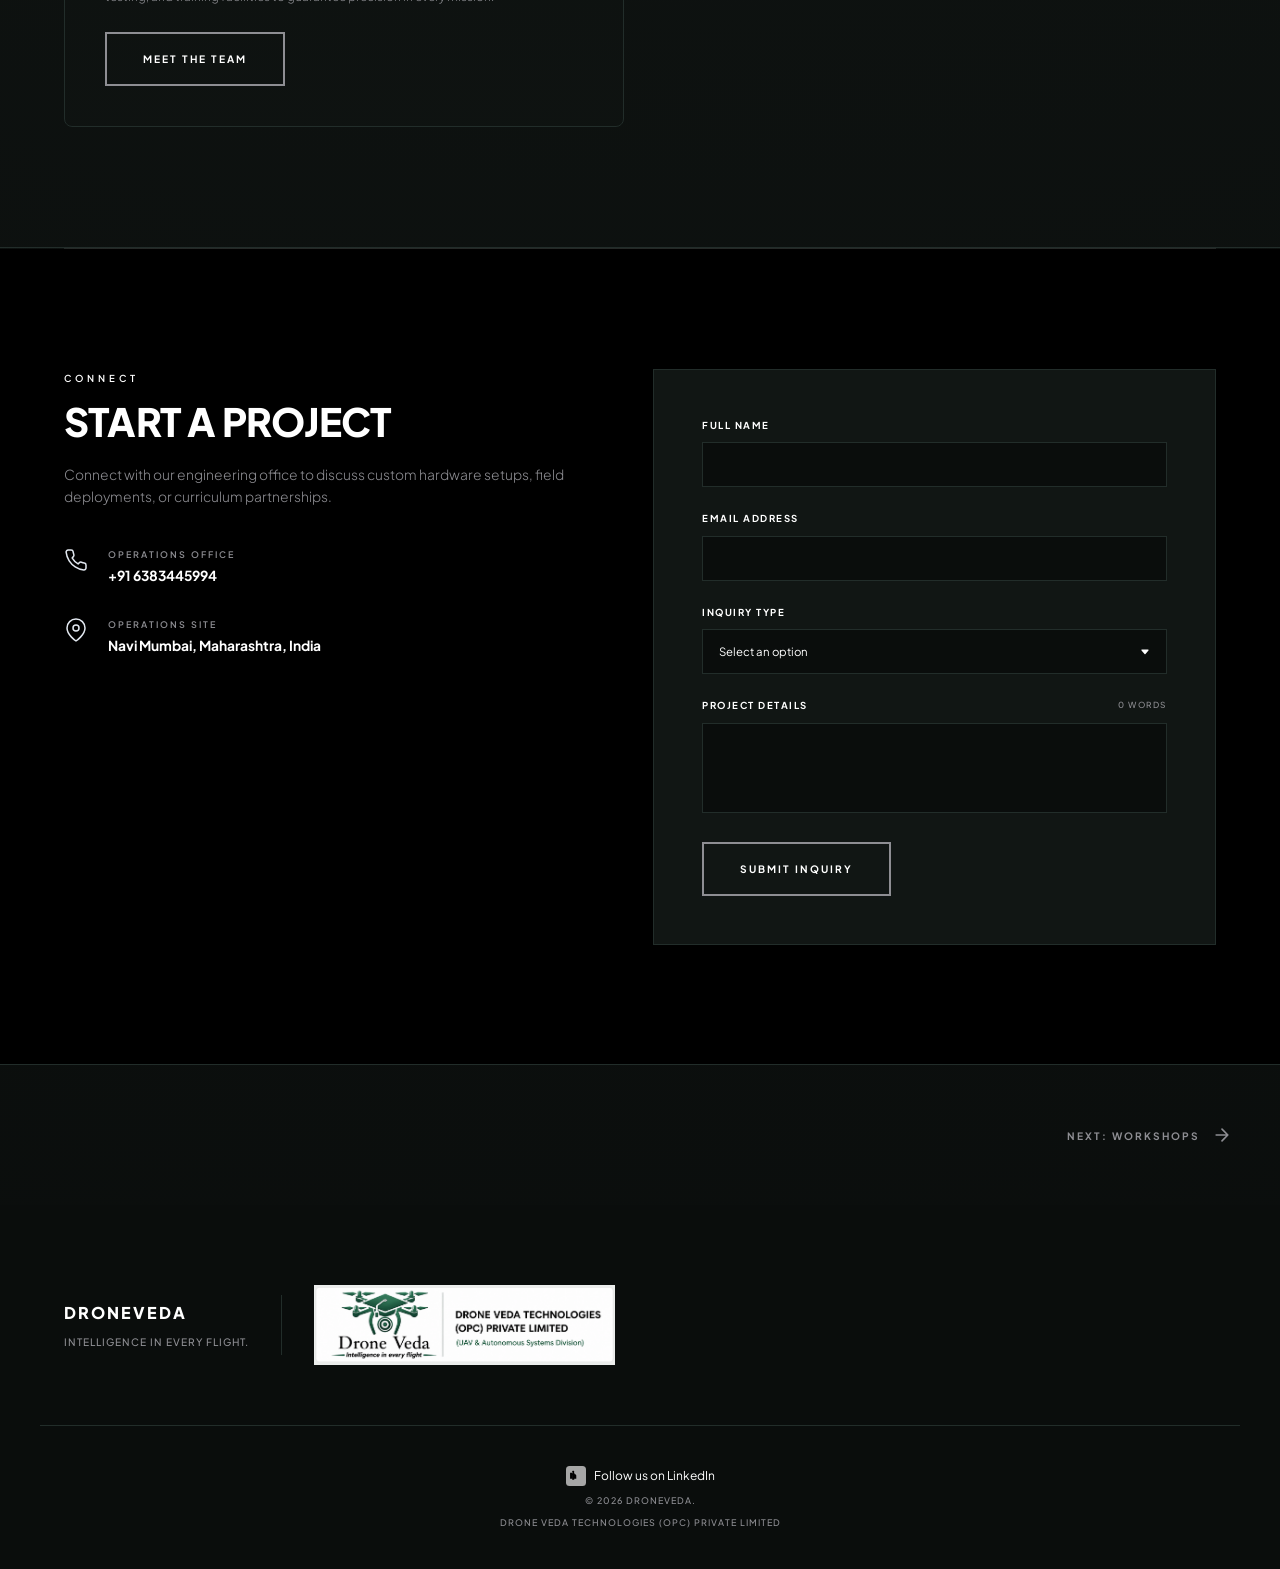
==== commit c4dde1ea: "Add Gallery improvements: Cloudinary images, responsive layout, header links" ====
--- a/index.html
+++ b/index.html
@@ -37,6 +37,7 @@
         <a href="index.html" class="nav-link active">HOME</a>
         <a href="workshops.html" class="nav-link">WORKSHOPS</a>
         <a href="custom-builds.html" class="nav-link">CUSTOM BUILDS</a>
+        <a href="gallery.html" class="nav-link">GALLERY</a>
         <a href="about.html" class="nav-link">ABOUT</a>
         <a href="#contact" class="btn">REQUEST QUOTE</a>
       </nav>
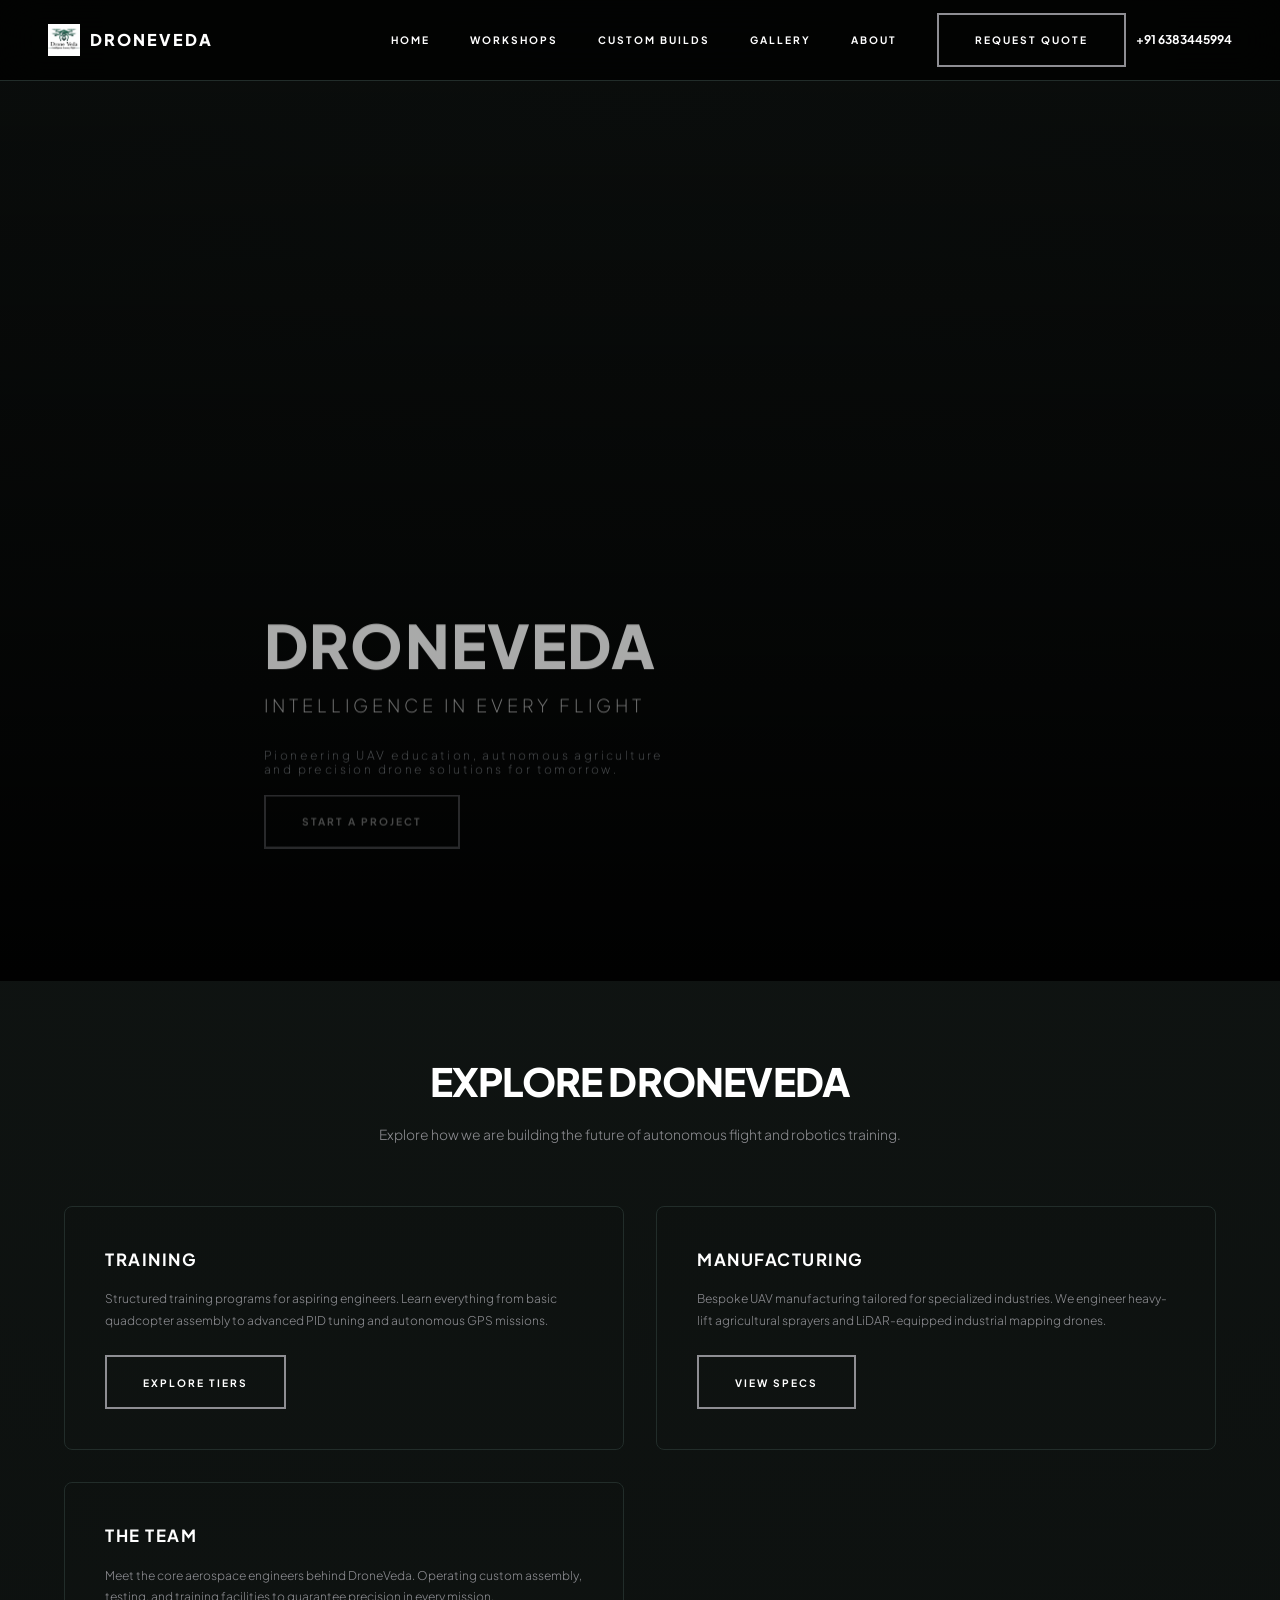
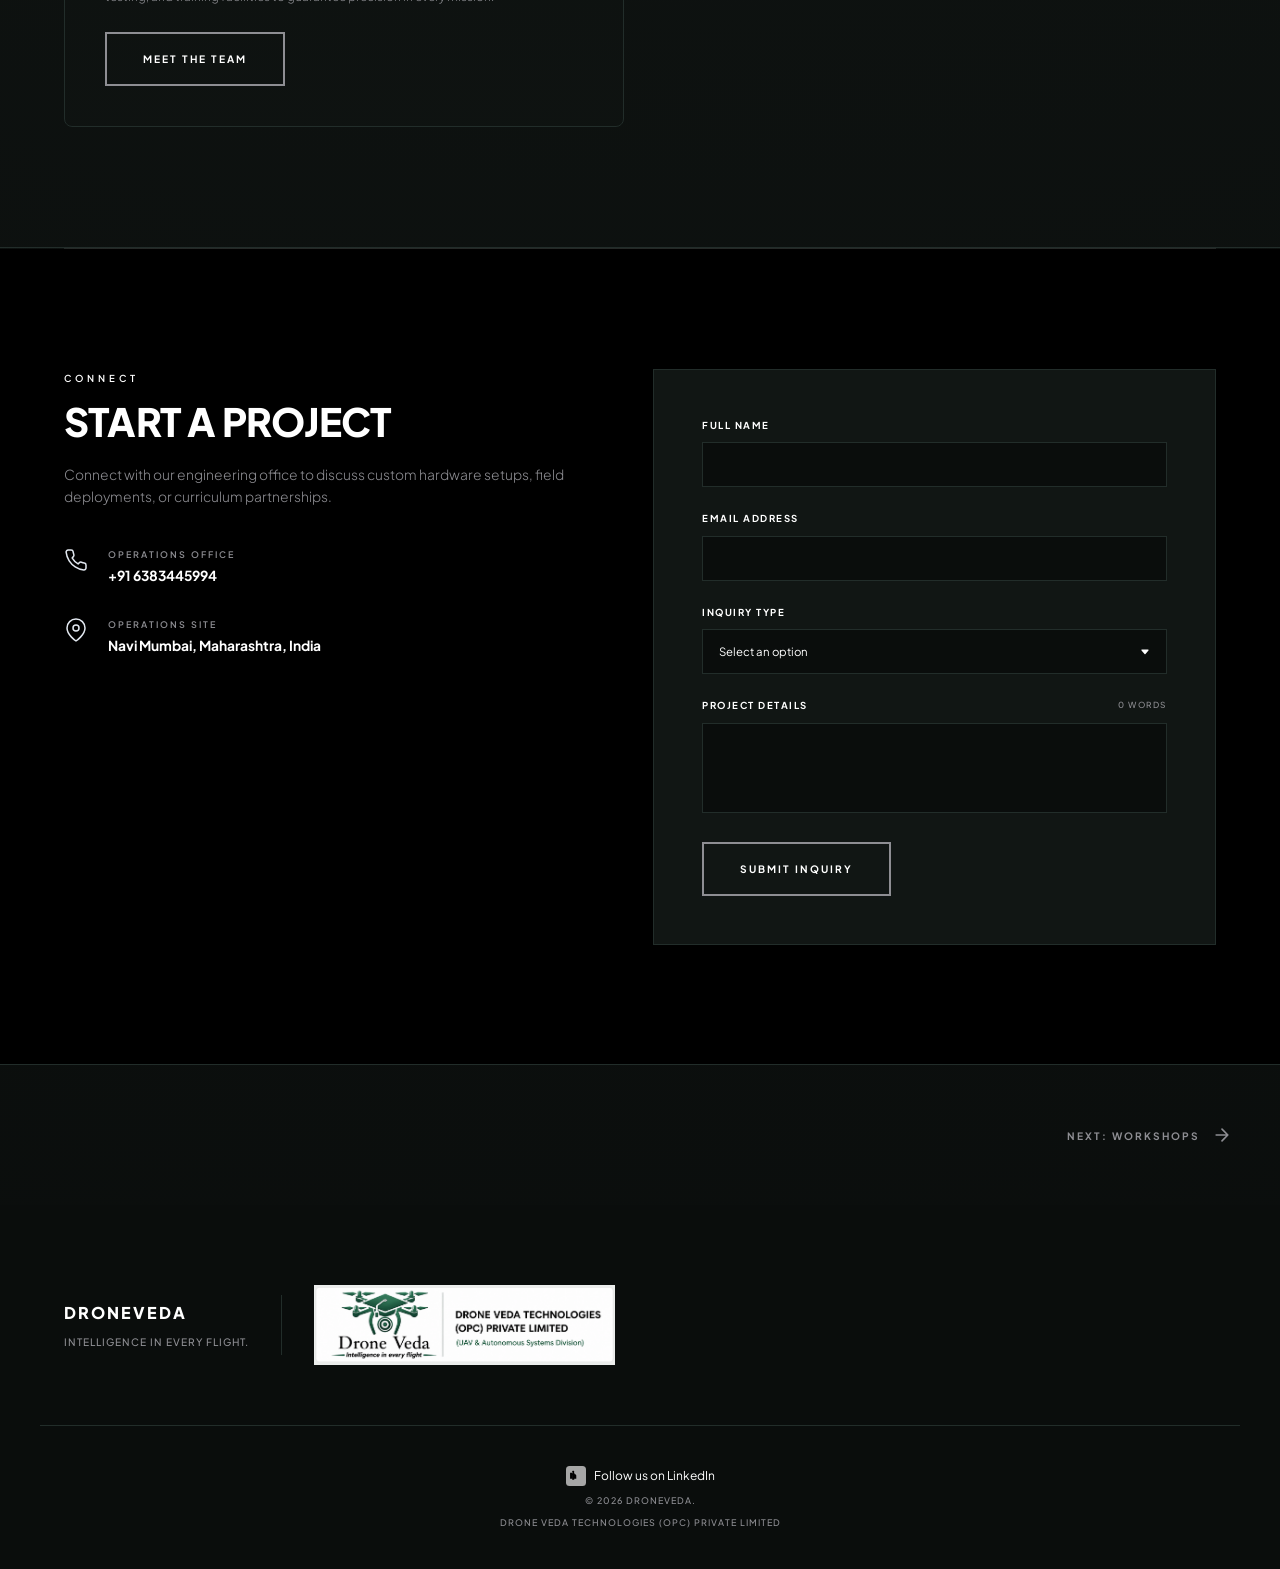
==== commit 173c08cb: "Add phone number next to REQUEST QUOTE in header" ====
--- a/index.html
+++ b/index.html
@@ -39,7 +39,10 @@
         <a href="custom-builds.html" class="nav-link">CUSTOM BUILDS</a>
         <a href="gallery.html" class="nav-link">GALLERY</a>
         <a href="about.html" class="nav-link">ABOUT</a>
-        <a href="#contact" class="btn">REQUEST QUOTE</a>
+        <div style="display:flex; align-items:center; gap:10px;">
+          <a href="#contact" class="btn">REQUEST QUOTE</a>
+          <a href="tel:+916383445994" style="font-weight:700; color:var(--text-primary);">+91 6383445994</a>
+        </div>
       </nav>
     </div>
     <!-- right-top logo removed per request -->
--- a/style.css
+++ b/style.css
@@ -463,6 +463,31 @@
   }
 }
 
+/* Mobile hero adjustment: keep heading visible and avoid it being pushed too far down */
+@media (max-width: 600px) {
+  .hero-section {
+    align-items: center; /* center vertically instead of bottom */
+    padding-bottom: 6%;
+    height: 90vh; /* slightly reduce full-viewport height to keep content visible with navbar */
+  }
+
+  .hero-title {
+    font-size: clamp(2.2rem, 8vw, 3.2rem);
+    margin-bottom: 8px;
+  }
+
+  .hero-badge {
+    font-size: 1.1rem;
+    margin-bottom: 16px;
+  }
+
+  .hero-subtitle {
+    max-width: 100%;
+    font-size: 0.95rem;
+    margin-bottom: 12px;
+  }
+}
+
 /* SpaceX-style Scroll Down Indicator */
 .scroll-down-arrow {
   position: absolute;
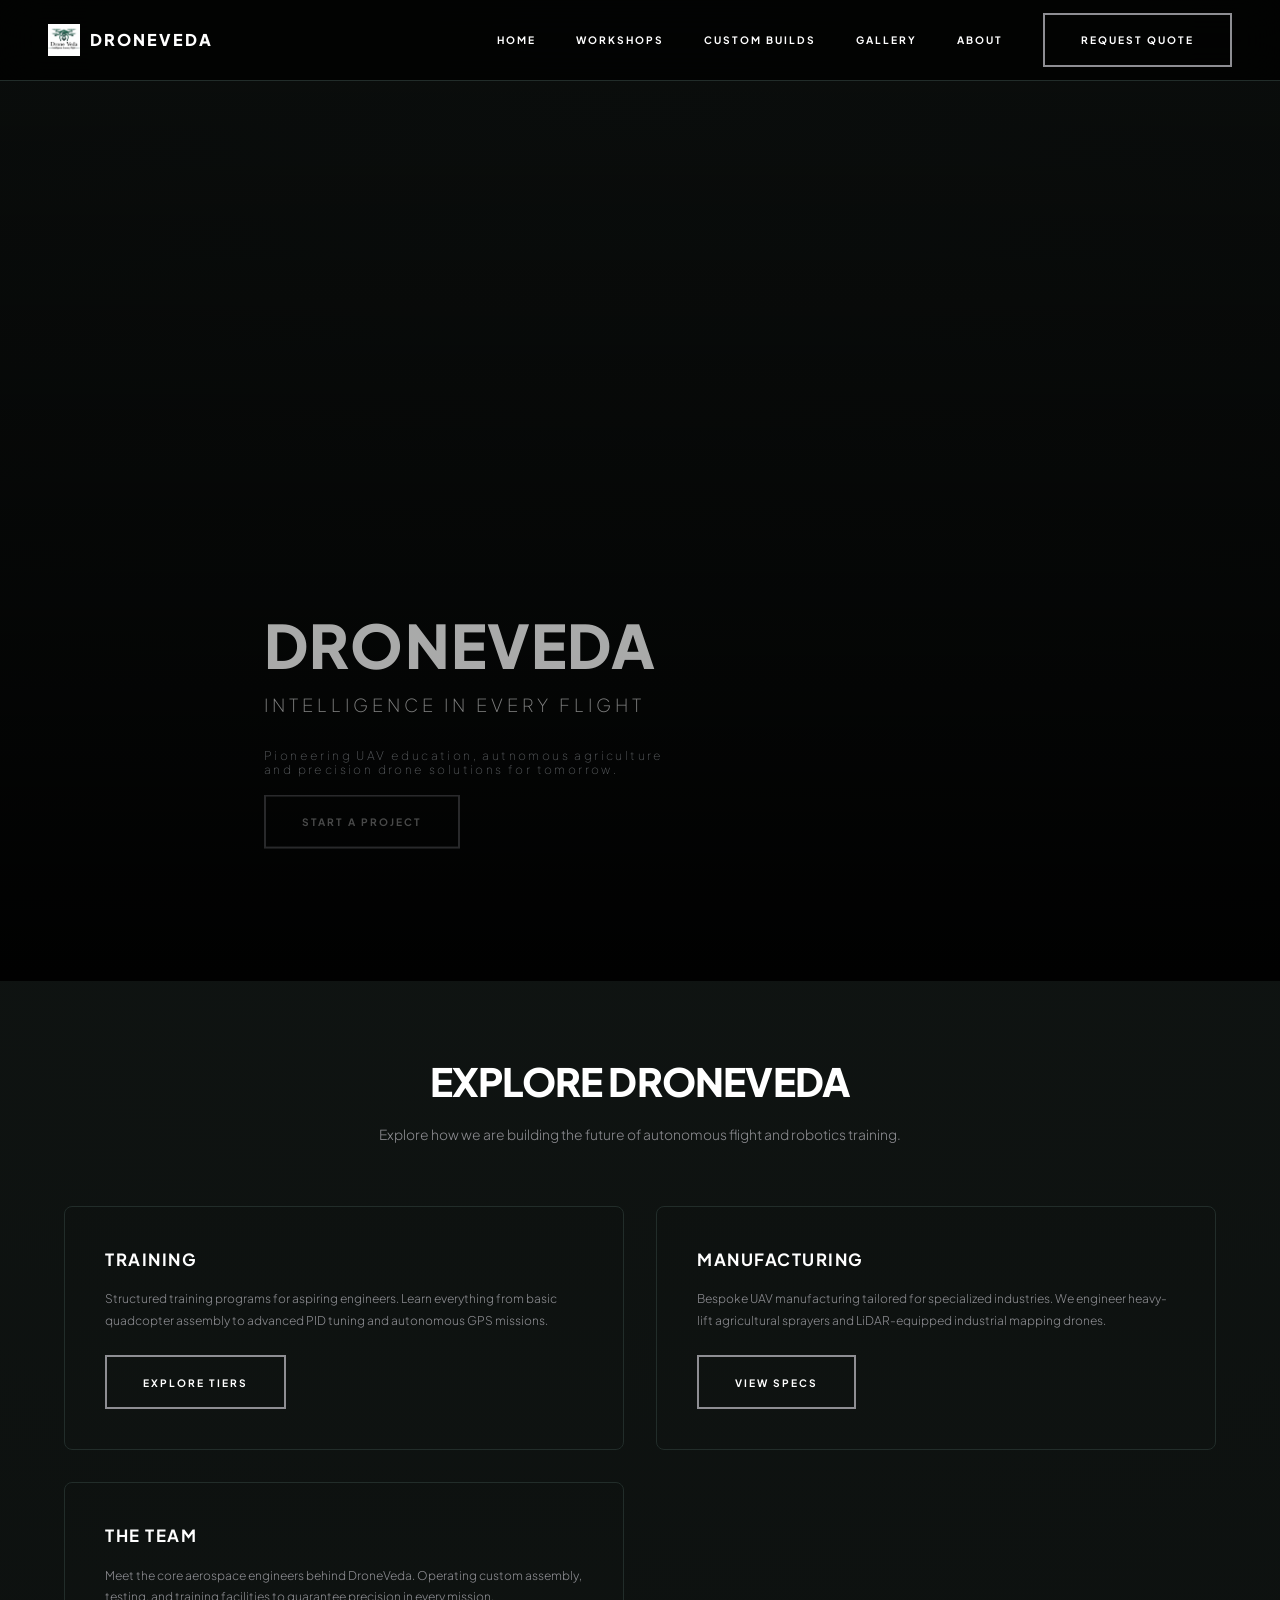
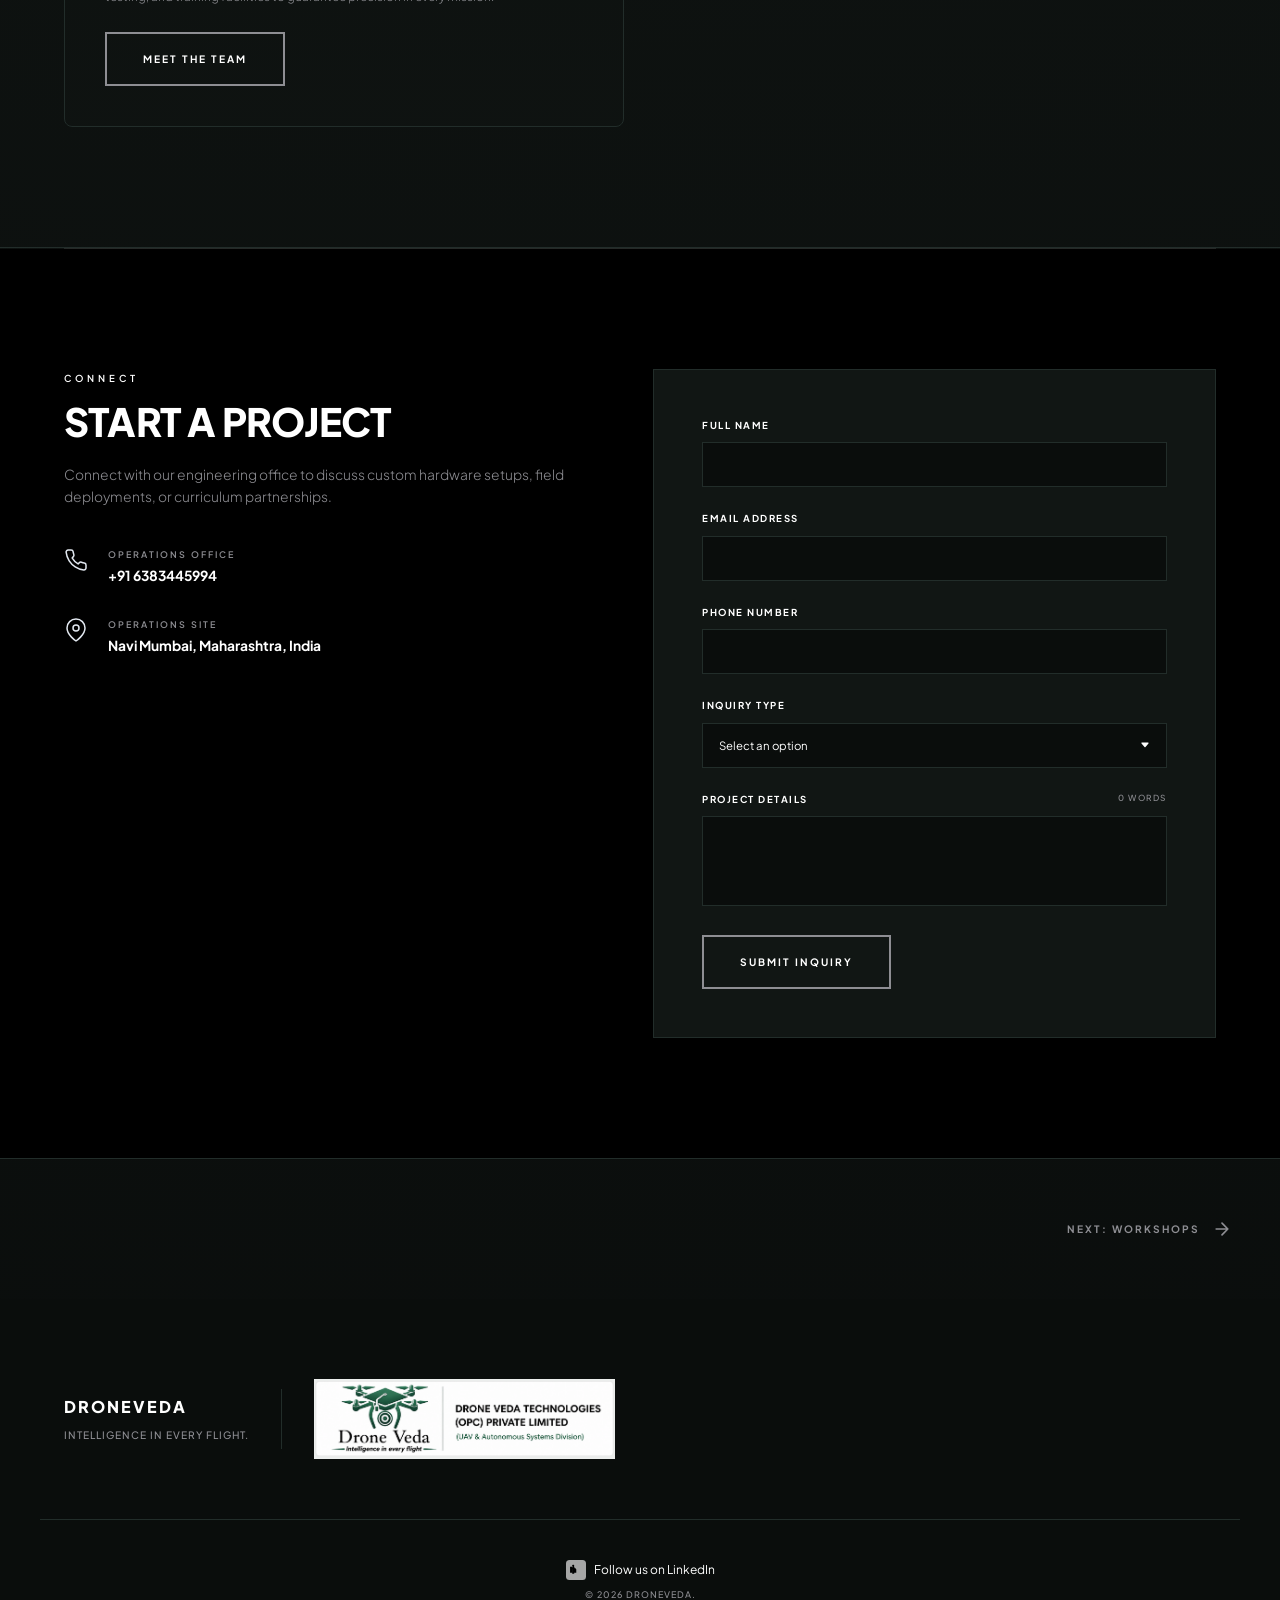
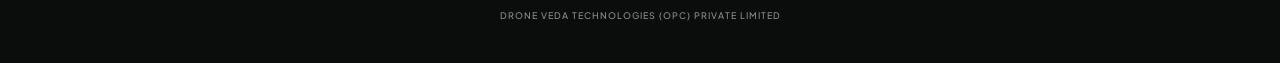
==== commit 8b521280: "Move phone to contact form: remove header phone link and add required phone input" ====
--- a/index.html
+++ b/index.html
@@ -39,10 +39,7 @@
         <a href="custom-builds.html" class="nav-link">CUSTOM BUILDS</a>
         <a href="gallery.html" class="nav-link">GALLERY</a>
         <a href="about.html" class="nav-link">ABOUT</a>
-        <div style="display:flex; align-items:center; gap:10px;">
-          <a href="#contact" class="btn">REQUEST QUOTE</a>
-          <a href="tel:+916383445994" style="font-weight:700; color:var(--text-primary);">+91 6383445994</a>
-        </div>
+        <a href="#contact" class="btn">REQUEST QUOTE</a>
       </nav>
     </div>
     <!-- right-top logo removed per request -->
@@ -138,6 +135,10 @@
                 <input type="email" name="email" class="form-control" required>
               </div>
               <div class="form-group">
+                <label class="form-label">PHONE NUMBER</label>
+                <input type="tel" name="phone" class="form-control" pattern="[0-9+()\s-]{7,20}" required>
+              </div>
+              <div class="form-group">
                 <label class="form-label">INQUIRY TYPE</label>
                 <select name="service" class="form-control" required>
                   <option value="" disabled selected>Select an option</option>
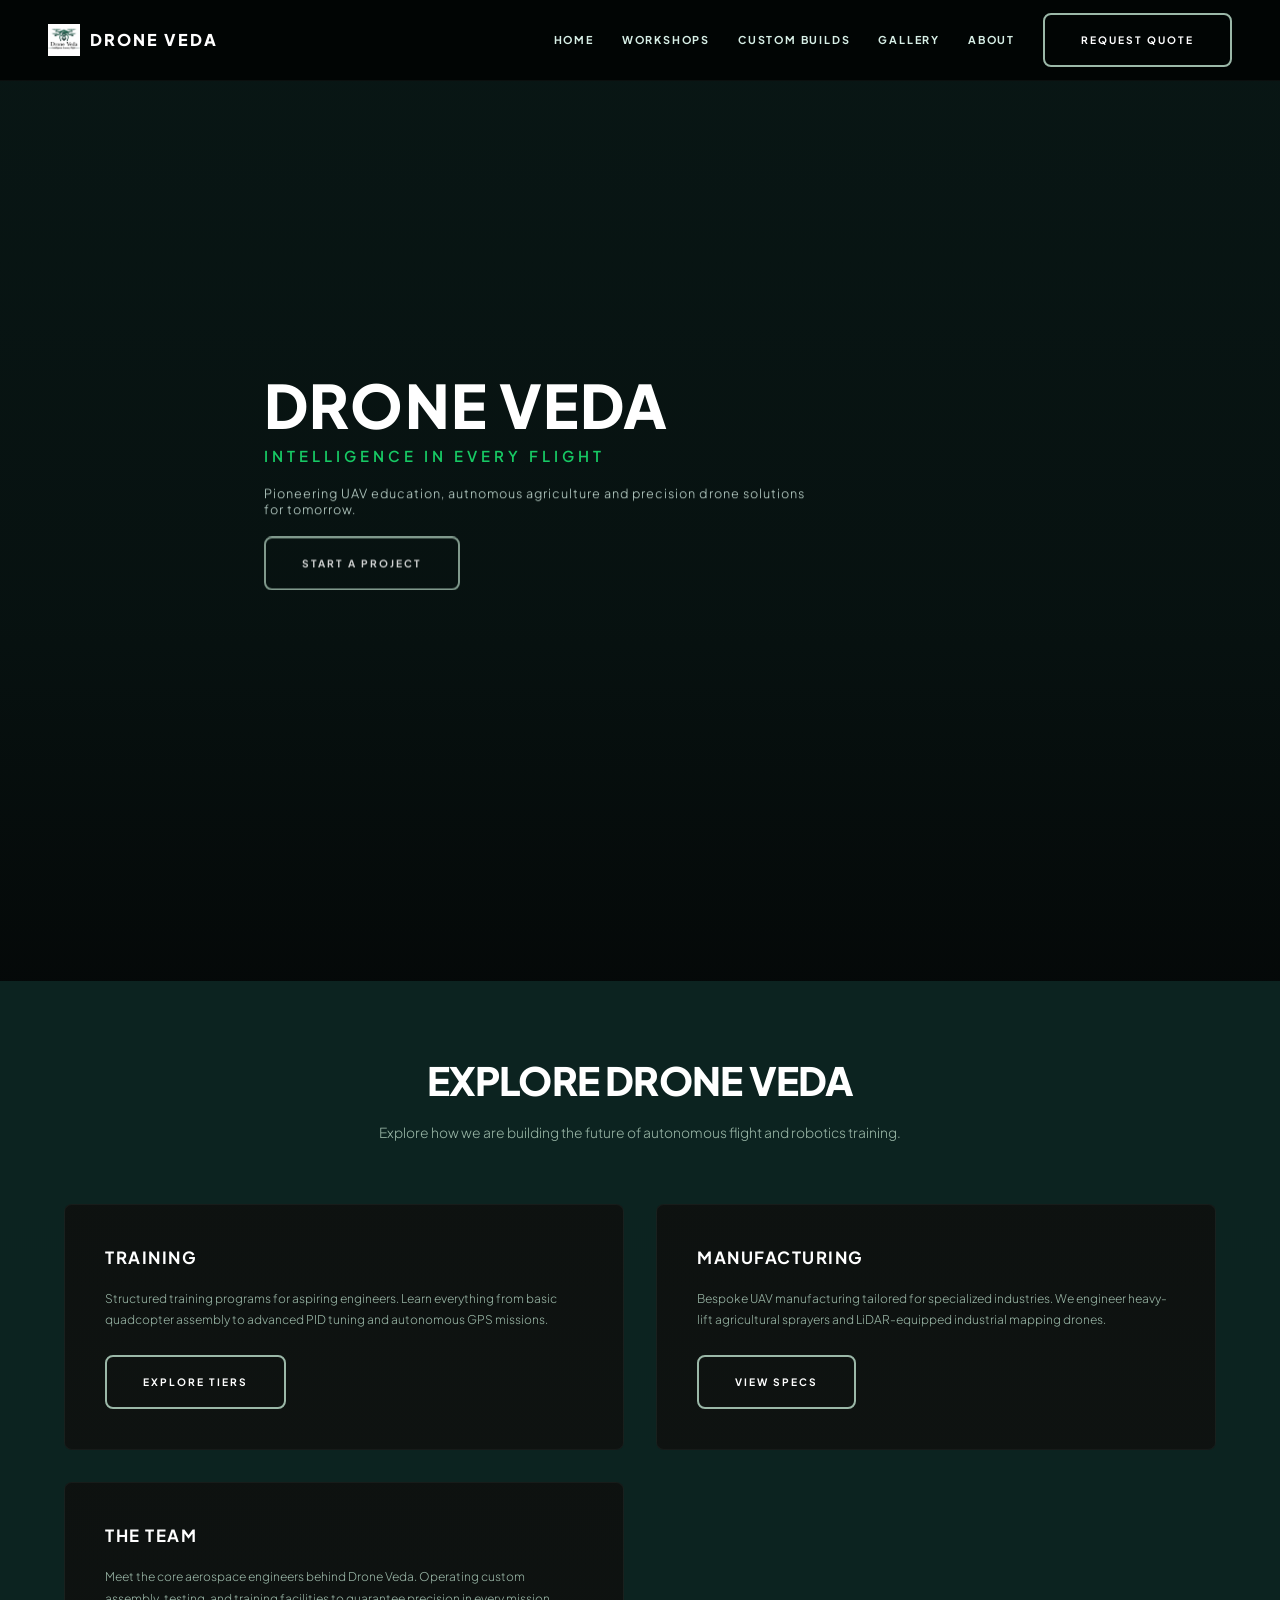
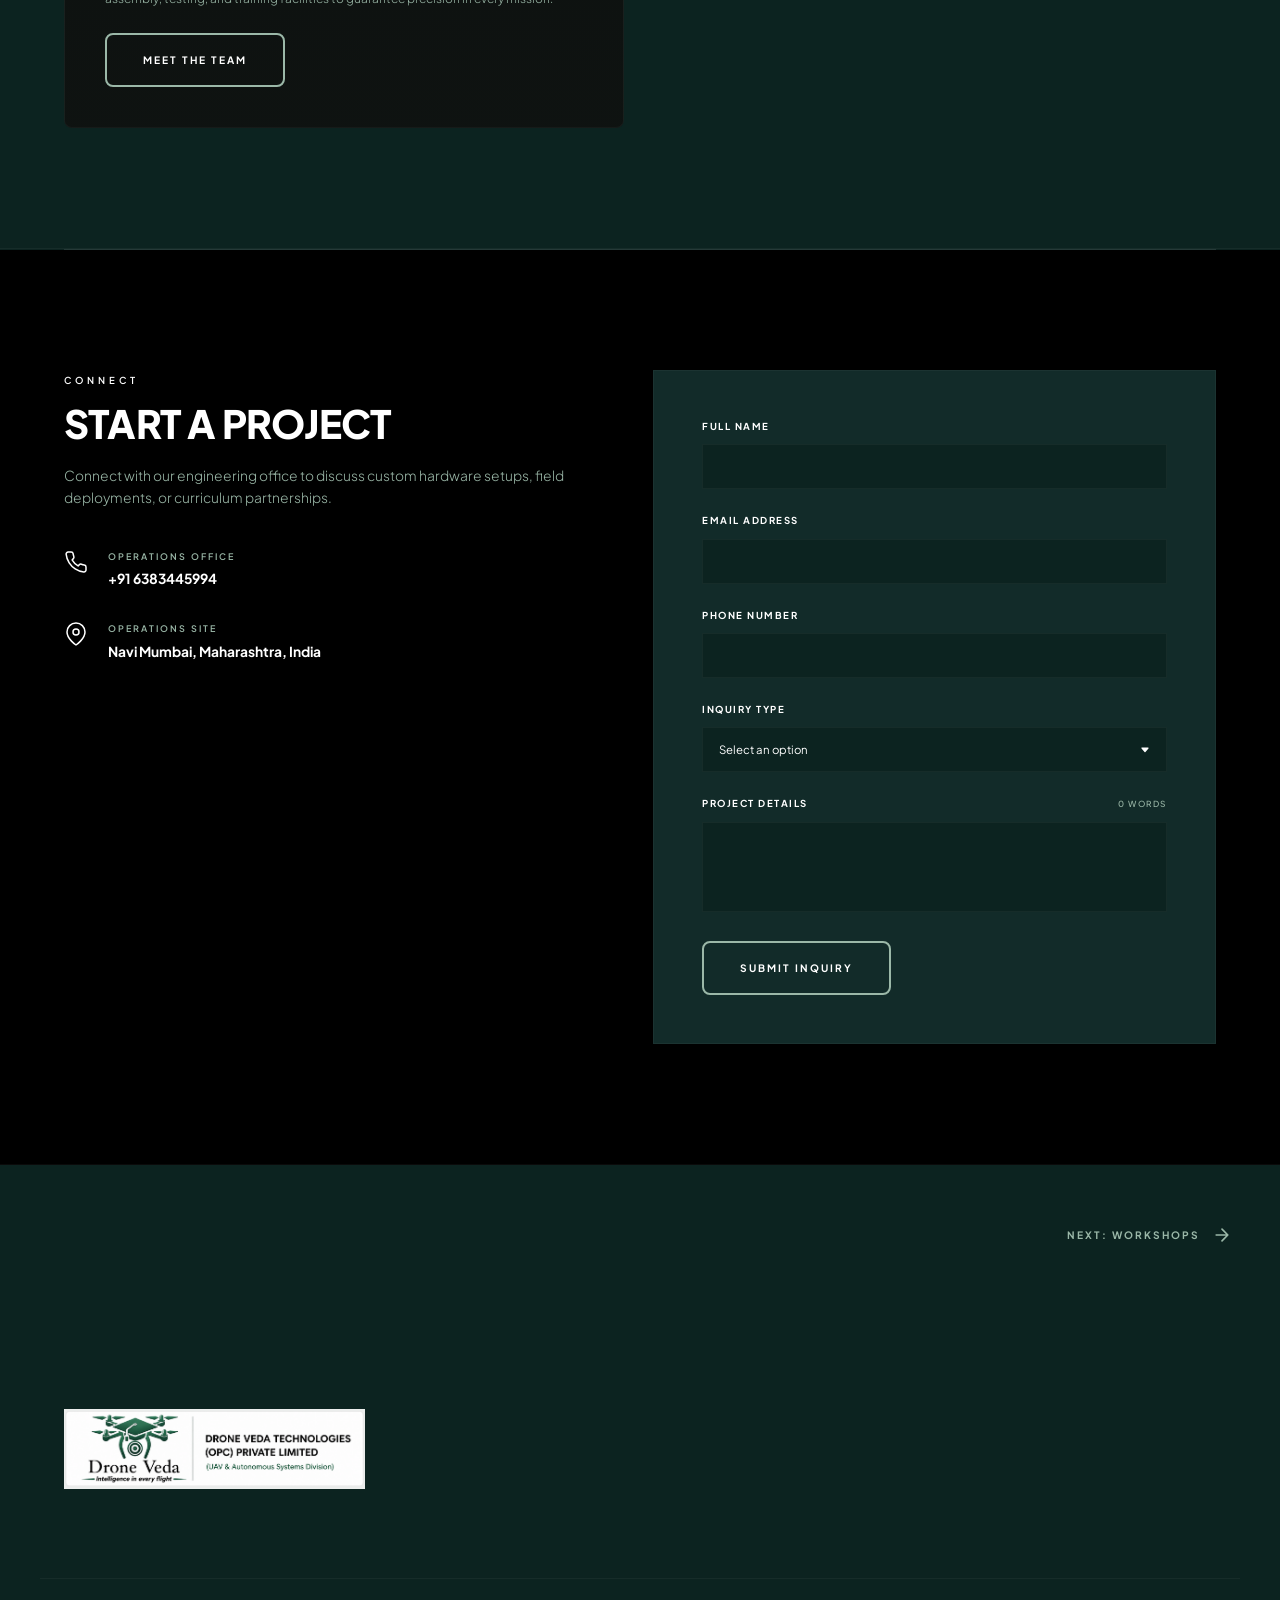
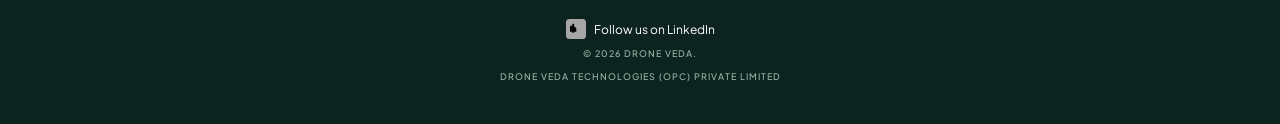
==== commit 5debac21: "Normalize brand text to 'Drone Veda' in site UI and templates" ====
--- a/index.html
+++ b/index.html
@@ -3,8 +3,8 @@
 <head>
   <meta charset="UTF-8">
   <meta name="viewport" content="width=device-width, initial-scale=1.0">
-  <meta name="description" content="DroneVeda - Commercial UAV systems, custom industrial drones, autonomous agriculture, and institutional robotics training.">
-  <title>DRONEVEDA | Intelligence in every flight.</title>
+  <meta name="description" content="Drone Veda - Commercial UAV systems, custom industrial drones, autonomous agriculture, and institutional robotics training.">
+  <title>DRONE VEDA | Intelligence in every flight.</title>
   
   <link rel="preconnect" href="https://fonts.googleapis.com">
   <link rel="preconnect" href="https://fonts.gstatic.com" crossorigin>
@@ -23,8 +23,8 @@
   <header class="navbar" style="position: relative;">
     <div class="nav-container">
       <a href="index.html" class="nav-logo" style="display:flex; align-items:center; gap:10px;">
-        <img src="WhatsApp Image 2026-06-14 at 5.45.42 PM.jpeg" alt="DroneVeda Logo" style="height:32px; width:auto; display:inline-block;">
-        <span class="logo-text">DRONEVEDA</span>
+        <img src="WhatsApp Image 2026-06-14 at 5.45.42 PM.jpeg" alt="Drone Veda Logo" style="height:32px; width:auto; display:inline-block;">
+        <span class="logo-text">DRONE VEDA</span>
       </a>
       
       <button class="mobile-toggle" aria-label="Toggle Menu" aria-expanded="false">
@@ -53,7 +53,7 @@
     </div>
     
     <div class="hero-content container">
-      <h1 class="hero-title scroll-reveal">DRONEVEDA</h1>
+      <h1 class="hero-title scroll-reveal">DRONE VEDA</h1>
       <h2 class="hero-badge scroll-reveal">INTELLIGENCE IN EVERY FLIGHT</h2>
       <p class="hero-subtitle scroll-reveal">Pioneering UAV education, autnomous agriculture and precision drone solutions for tomorrow.</p>
       
@@ -66,7 +66,7 @@
   <section class="section orb-section" style="padding-top: 80px; padding-bottom: 120px;">
     <div class="container">
       <div class="section-header text-center mx-auto" style="margin-bottom: 60px; max-width: 600px;">
-        <h2 class="section-title scroll-reveal">EXPLORE DRONEVEDA</h2>
+        <h2 class="section-title scroll-reveal">EXPLORE DRONE VEDA</h2>
         <p class="section-desc scroll-reveal">Explore how we are building the future of autonomous flight and robotics training.</p>
       </div>
 
@@ -84,7 +84,7 @@
 
         <div class="trust-box" style="background: linear-gradient(rgba(17, 22, 20, 0.8), rgba(17, 22, 20, 0.85)), url('public/ai_team.svg') center/cover no-repeat !important; padding: 40px; border-radius: 8px; border: 1px solid var(--border-color);">
           <h3 class="trust-title text-accent" style="font-size: 1.4rem; margin-bottom: 16px;">THE TEAM</h3>
-          <p class="trust-desc" style="margin-bottom: 24px; font-size: 1rem;">Meet the core aerospace engineers behind DroneVeda. Operating custom assembly, testing, and training facilities to guarantee precision in every mission.</p>
+          <p class="trust-desc" style="margin-bottom: 24px; font-size: 1rem;">Meet the core aerospace engineers behind Drone Veda. Operating custom assembly, testing, and training facilities to guarantee precision in every mission.</p>
           <a href="about.html" class="btn">MEET THE TEAM</a>
         </div>
       </div>
@@ -170,24 +170,19 @@
   </div>
   <footer class="footer">
     <div class="footer-container container">
-      <div class="footer-brand" style="display: flex; align-items: center; gap: 32px;">
-        <div>
-          <h3 class="footer-logo" style="margin-bottom: 8px;">DRONEVEDA</h3>
-          <p class="footer-tagline" style="margin: 0;">INTELLIGENCE IN EVERY FLIGHT.</p>
-        </div>
-        <div style="width: 1px; height: 60px; background-color: var(--border-color);"></div>
-        <img src="public/logo-footer.png" alt="Drone Veda Technologies" style="max-height: 80px; display: block; object-fit: contain;">
+      <div class="footer-brand" style="text-align:center; padding:24px 0;">
+        <img src="public/logo-footer.png" alt="Drone Veda" style="max-height: 80px; display: inline-block; object-fit: contain;">
       </div>
     </div>
     <div class="footer-bottom container" style="display:flex; flex-direction:column; gap:8px; align-items:center;">
       <div style="display:flex; gap:12px; align-items:center;">
-        <a href="https://www.linkedin.com/company/drone-veda/" target="_blank" rel="noreferrer" style="display:inline-flex; align-items:center; gap:8px; color:#fff; text-decoration:none;">
+        <a href="https://www.linkedin.com/company/drone-veda/" target="_blank" rel="noreferrer" style="display:inline-flex; align-items:center; gap:8px; color:var(--text-primary); text-decoration:none;">
           <img src="public/linkedin.svg" alt="LinkedIn" style="height:20px; filter: invert(1) grayscale(1);" />
           Follow us on LinkedIn
         </a>
       </div>
-      <p class="copyright">&copy; 2026 DRONEVEDA.</p>
-      <p class="disclaimer">Drone Veda Technologies (OPC) Private Limited</p>
+      <p class="copyright">&copy; 2026 DRONE VEDA.</p>
+      <p class="disclaimer">DRONE VEDA TECHNOLOGIES (OPC) PRIVATE LIMITED</p>
     </div>
   </footer>
 
--- a/style.css
+++ b/style.css
@@ -1,21 +1,22 @@
 :root {
-  --bg-primary: #0a0d0c; /* Off-black with a hint of green */
-  --bg-secondary: #111614;
-  --bg-tertiary: #181f1c;
-  
-  --logo-green: #276e65;
-  
-  --text-primary: #ffffff;
-  --text-secondary: #e2e8f0;
-  --text-muted: #8e8e93;
-  
+  /* Dark professional theme with green accent (local preview only) */
+  --bg-primary: #0c2320; /* slightly lighter charcoal */
+  --bg-secondary: #122b29; /* softened panel dark */
+  --bg-tertiary: #102420; /* subtle mid dark, lighter */
+
+  --logo-green: #17c964; /* bright professional green accent */
+
+  --text-primary: #ffffff; /* primary text white */
+  --text-secondary: #d7efe6; /* soft off-white for secondary text */
+  --text-muted: #9bb8a8; /* muted green-gray */
+
   --accent-color: var(--logo-green);
-  --accent-hover: var(--logo-green);
-  
-  --border-color: #222d2a;
-  --border-hover: #3a4d48;
-  
-  --error-color: #fa4856;
+  --accent-hover: #14b359;
+
+  --border-color: rgba(255,255,255,0.04);
+  --border-hover: rgba(255,255,255,0.06);
+  
+  --error-color: #ff6b6b;
   --success-color: #24a148;
   
   --font-family: 'Plus Jakarta Sans', system-ui, -apple-system, sans-serif;
@@ -44,10 +45,9 @@
 body {
   font-family: var(--font-family);
   background-color: var(--bg-primary);
-  /* Dynamic scroll gradient setup */
-  background-image: radial-gradient(circle at 50% calc(var(--scroll-y, 0) * 1%), var(--bg-secondary) 0%, var(--bg-primary) 100%);
-  color: var(--text-secondary);
-  line-height: 1.5;
+  background-image: none;
+  color: var(--text-primary);
+  line-height: 1.6;
   overflow-x: hidden;
   -webkit-font-smoothing: antialiased;
   -moz-osx-font-smoothing: grayscale;
@@ -133,7 +133,7 @@
 .section-title {
   font-size: clamp(2.2rem, 4.5vw, 3.25rem);
   font-weight: 800;
-  line-height: 1.1;
+  line-height: 1.05;
   color: var(--text-primary);
   margin-bottom: 20px;
   letter-spacing: -0.02em;
@@ -154,7 +154,7 @@
 }
 
 a {
-  color: inherit;
+  color: var(--accent-color);
   text-decoration: none;
   transition: color var(--transition-fast);
 }
@@ -164,25 +164,19 @@
   align-items: center;
   justify-content: center;
   font-family: var(--font-family);
-  font-size: 0.85rem;
-  font-weight: 700;
-  text-transform: uppercase;
-  letter-spacing: 2px;
-  padding: 16px 36px;
+  font-size: 0.9rem;
+  font-weight: 700;
+  text-transform: uppercase;
+  letter-spacing: 1.5px;
+  padding: 12px 28px;
   cursor: pointer;
   white-space: nowrap;
   transition: all var(--transition-normal);
-  
-  /* Greyscale ghost button base */
-  border: 2px solid var(--text-muted);
-  background-color: transparent;
-  color: var(--text-primary);
-  
-  min-height: 54px; /* Touch target size */
-  position: relative;
-  overflow: hidden;
-  text-align: center;
-  width: auto;
+  border: none;
+  background-color: var(--accent-color);
+  color: #fff;
+  border-radius: 8px;
+  min-height: 46px;
 }
 
 @media (max-width: 768px) {
@@ -193,19 +187,12 @@
 }
 
 .btn:hover {
-  /* Boundary changes to logo-green upon hover */
-  border-color: var(--logo-green);
-  color: var(--logo-green);
-  background-color: transparent;
-  box-shadow: 0 4px 15px rgba(39, 110, 101, 0.2);
+  transform: translateY(-2px);
+  box-shadow: 0 8px 30px rgba(23, 201, 100, 0.12);
 }
 
 .btn:active {
-  /* Background changes to logo-green upon clicking */
-  background-color: var(--logo-green);
-  border-color: var(--logo-green);
-  color: #ffffff;
-  transform: scale(0.98);
+  transform: translateY(0);
 }
 
 
@@ -263,15 +250,15 @@
 .nav-menu {
   display: flex;
   align-items: center;
-  gap: 40px;
+  gap: 28px;
 }
 
 .nav-link {
-  font-size: 0.85rem;
-  font-weight: 700;
-  text-transform: uppercase;
-  letter-spacing: 2px;
-  color: var(--text-primary);
+  font-size: 0.9rem;
+  font-weight: 700;
+  text-transform: uppercase;
+  letter-spacing: 1.8px;
+  color: var(--text-secondary);
   padding: 8px 0;
   position: relative;
 }
@@ -379,8 +366,8 @@
   position: relative;
   height: 100vh;
   display: flex;
-  align-items: flex-end;
-  padding-bottom: 12%;
+  align-items: center;
+  padding-bottom: 8%;
   overflow: hidden;
 }
 
@@ -406,11 +393,7 @@
   left: 0;
   width: 100%;
   height: 100%;
-  background: linear-gradient(180deg, 
-    rgba(0, 0, 0, 0.4) 0%, 
-    rgba(0, 0, 0, 0.7) 60%, 
-    rgba(0, 0, 0, 0.95) 100%
-  );
+  background: linear-gradient(180deg, rgba(4,6,6,0.45) 0%, rgba(4,6,6,0.6) 60%, rgba(4,6,6,0.9) 100%);
   z-index: 2;
 }
 
@@ -422,33 +405,33 @@
 
 .hero-badge {
   display: inline-block;
-  font-size: 1.5rem;
-  font-weight: 200;
+  font-size: 1.25rem;
+  font-weight: 600;
   text-transform: uppercase;
   letter-spacing: 4px;
   line-height: 1.05;
-  color: var(--text-primary);
-  margin-bottom: 30px;
+  color: var(--accent-color);
+  margin-bottom: 20px;
 }
 
 .hero-title {
   font-size: clamp(3rem, 6vw, 5rem);
-  font-weight: 1000;
-  line-height: 1.05;
+  font-weight: 900;
+  line-height: 1.02;
   letter-spacing: 0.02em;
   color: var(--text-primary);
+  margin-bottom: 12px;
+  text-transform: uppercase;
+}
+
+.hero-subtitle {
+  font-size: clamp(0.95rem, 2vw, 1.05rem);
+  color: var(--text-secondary);
+  line-height: 1.3;
   margin-bottom: 15px;
-  text-transform: uppercase;
-}
-
-.hero-subtitle {
-  font-size: clamp(0.9rem, 2vw, 1rem);
-  color: var(--text-secondary);
-  line-height: 1.2;
-  margin-bottom: 15px;
-  max-width: 400px;
-  font-weight: 100;
-  letter-spacing: 0.2em;
+  max-width: 560px;
+  font-weight: 300;
+  letter-spacing: 0.08em;
 }
 
 .hero-actions {
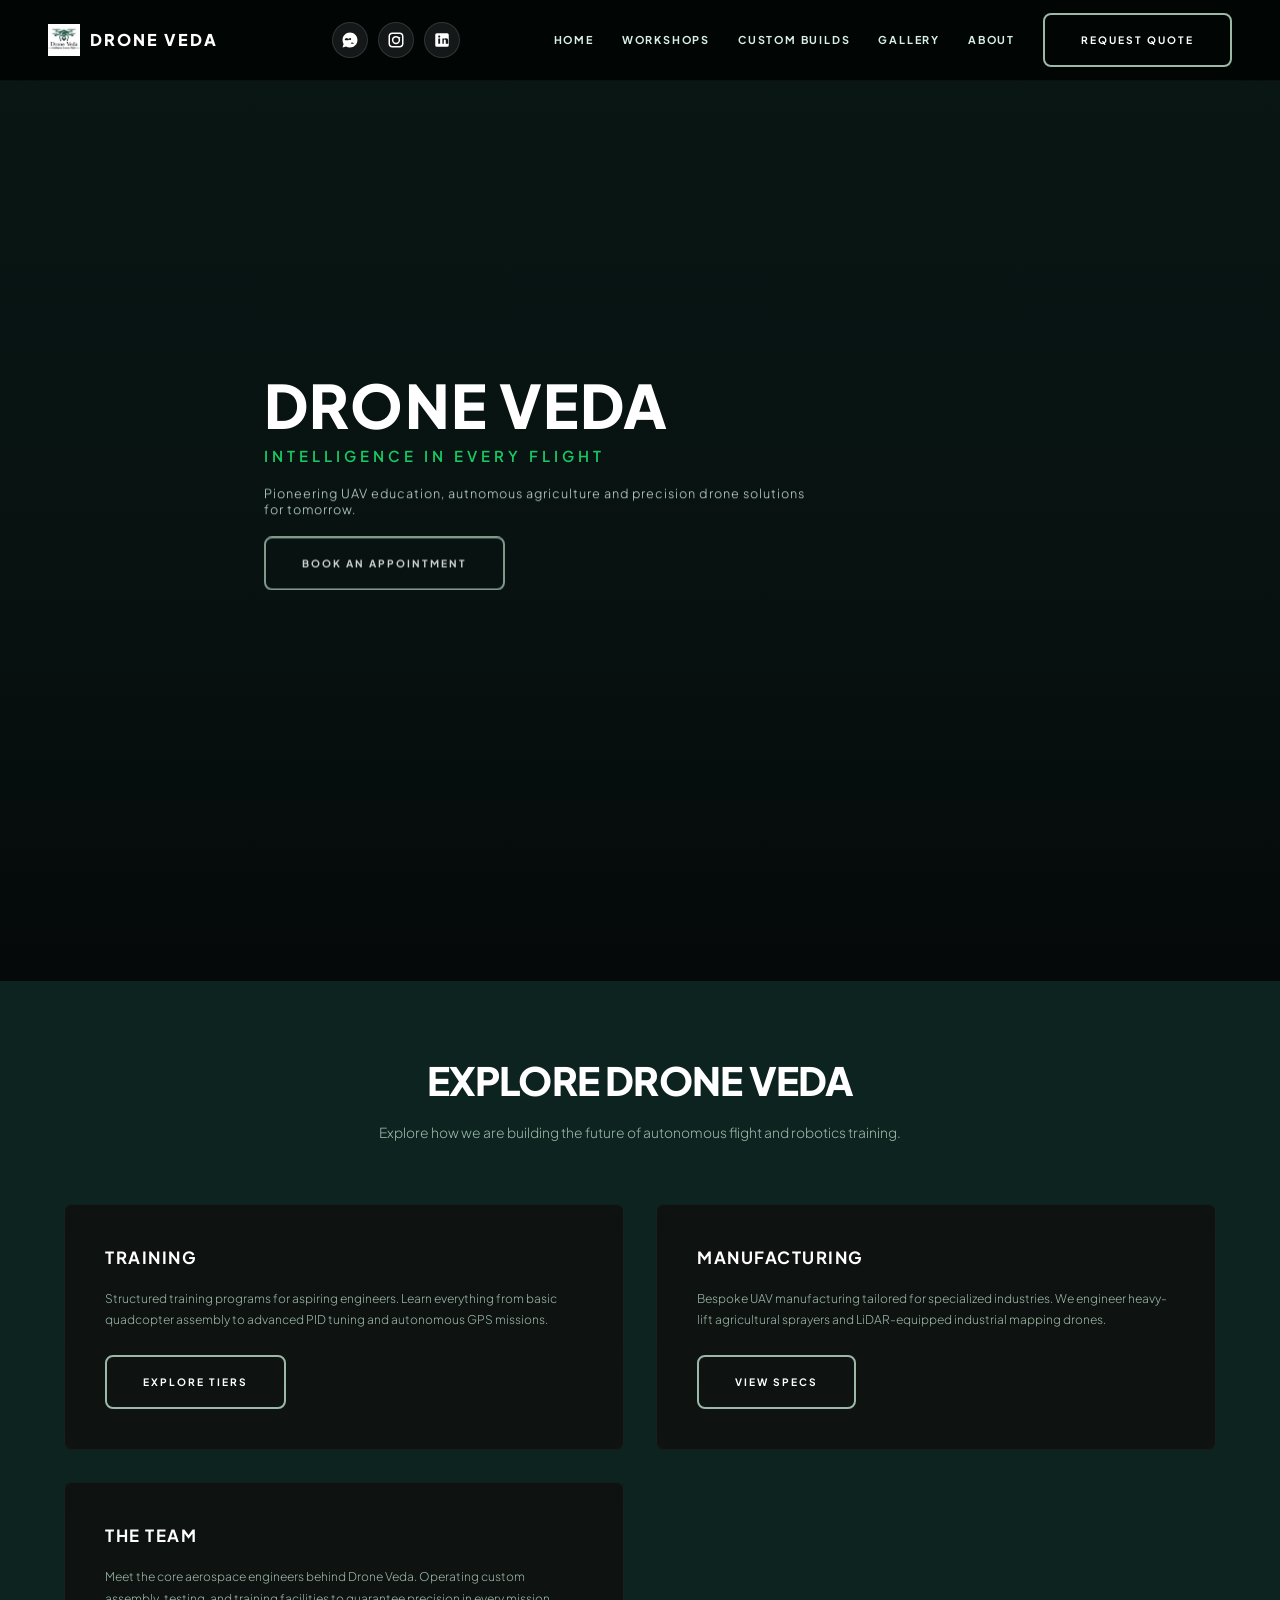
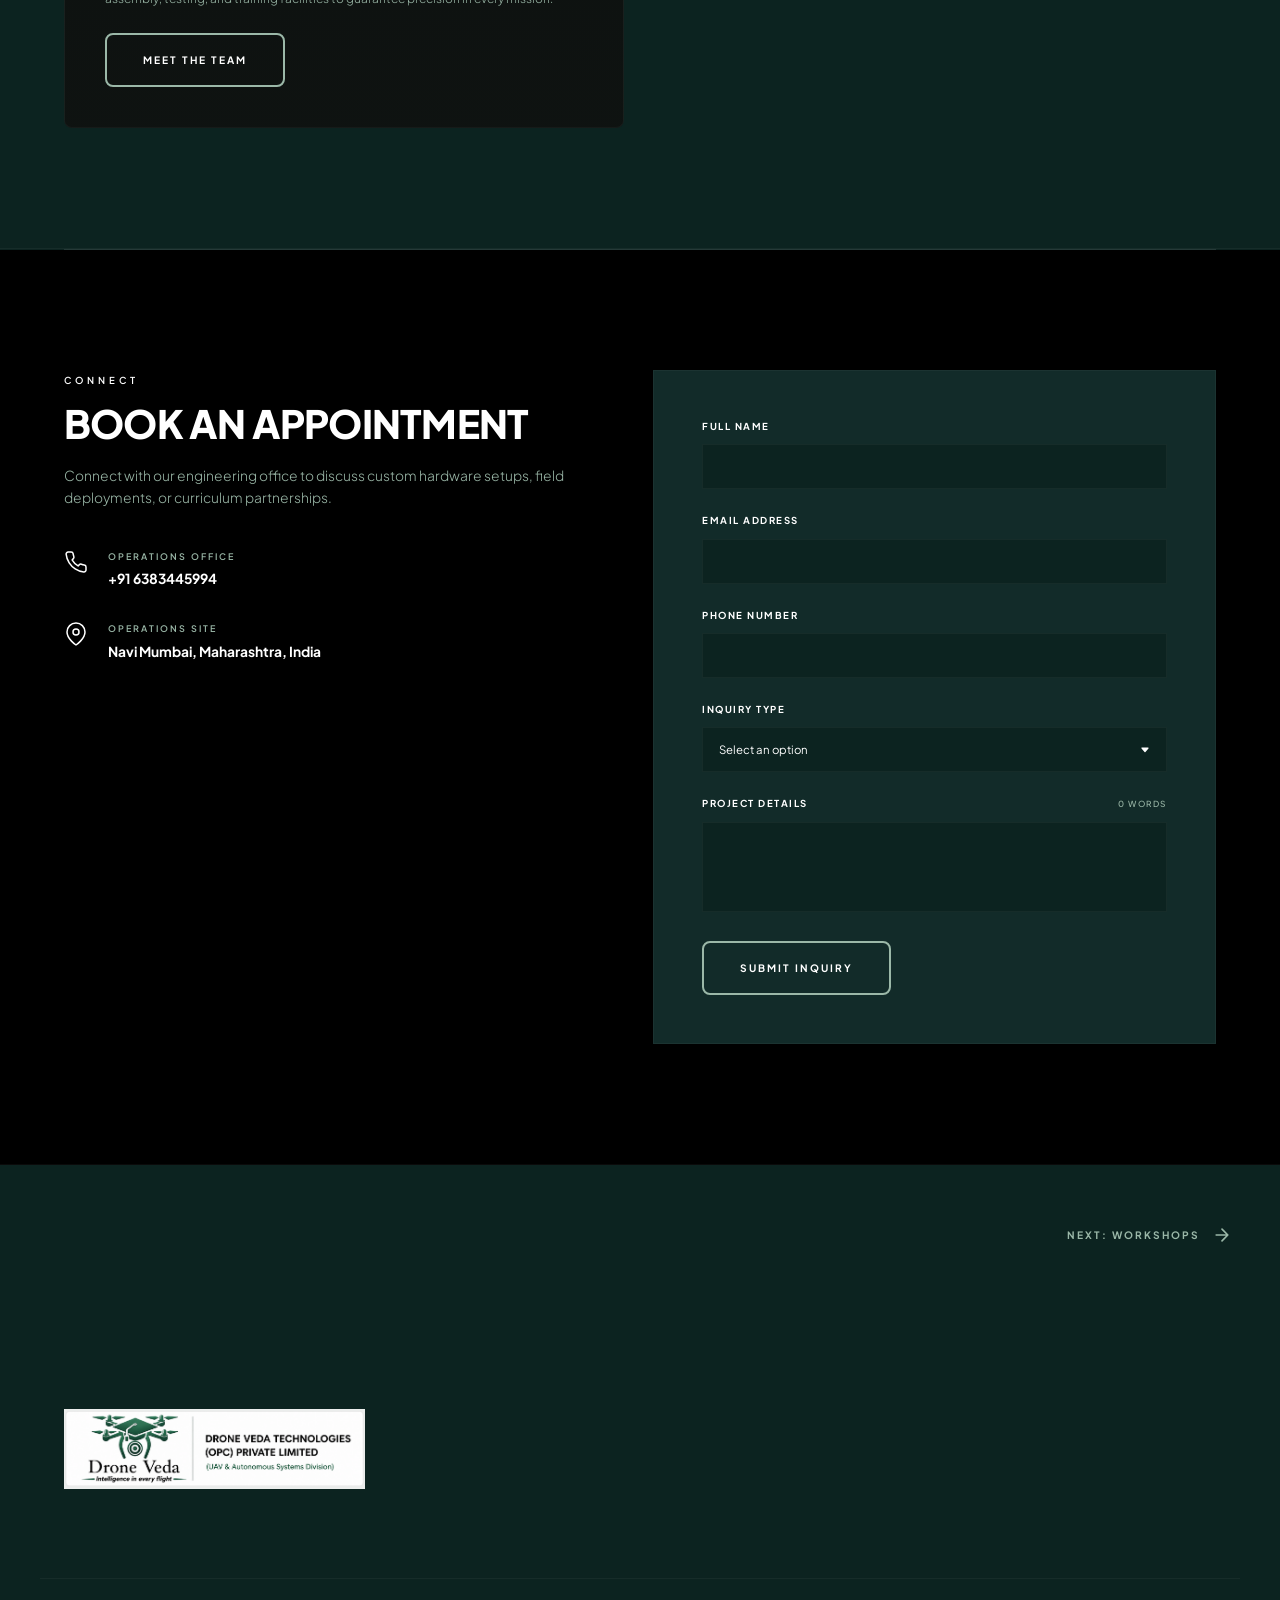
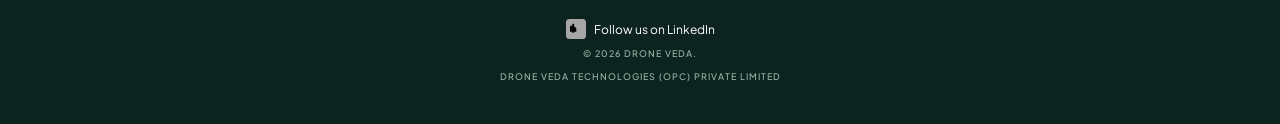
==== commit 97bf62d3: "Add WhatsApp, Instagram, and LinkedIn header links" ====
--- a/index.html
+++ b/index.html
@@ -26,6 +26,17 @@
         <img src="WhatsApp Image 2026-06-14 at 5.45.42 PM.jpeg" alt="Drone Veda Logo" style="height:32px; width:auto; display:inline-block;">
         <span class="logo-text">DRONE VEDA</span>
       </a>
+      <div class="header-actions">
+        <a href="https://wa.me/916383445994" class="social-link" target="_blank" rel="noreferrer noopener" aria-label="WhatsApp">
+          <svg viewBox="0 0 24 24" fill="none" xmlns="http://www.w3.org/2000/svg"><path d="M12 2.04C6.48 2.04 2.04 6.48 2.04 12c0 1.99.52 3.84 1.43 5.45L2 22l4.73-1.24A9.94 9.94 0 0 0 12 21.96c5.52 0 9.96-4.44 9.96-9.96S17.52 2.04 12 2.04Zm5.8 13.64c-.24.68-1.44 1.32-1.98 1.4-.5.08-1.14.12-2.1-.4a7.26 7.26 0 0 1-2.16-1.36 7.58 7.58 0 0 1-1.48-1.74c-.36-.56-.74-.86-1.3-1.1-.36-.16-.84-.18-1.24-.16-.42.02-.89.04-1.32.02-.4 0-.7-.12-.96-.28-.22-.14-.26-.34-.26-.54 0-.12.04-.24.18-.38.12-.12.56-.86.78-1.18.26-.34.54-.47.88-.47.22 0 .46.02.7.02.36 0 .72.04 1.06.2.36.14.88.4 1.16.56.28.16.58.08.86-.02.36-.14 1.3-.66 1.5-.76.22-.1.38-.16.56-.04.18.12.7.84.8 1.02.1.18.18.38.02.62-.16.24-.72.84-.9 1.02-.18.18-.36.2-.68.02-.28-.16-.58-.3-.92-.42-.24-.1-.46-.02-.6.08-.18.1-.72.6-.9.8-.18.18-.3.34-.18.64.12.3.54.96 1.16 1.56.8.74 1.46 1.06 1.74 1.18.28.12.56.1.78.02.24-.08 1.44-.66 1.68-.74.24-.08.4-.06.54.04.14.1.58.28.7.34.12.06.2.1.18.18-.02.08-.14.3-.28.5Z" fill="currentColor"/></svg>
+        </a>
+        <a href="https://www.instagram.com/drone_veda_technologies?igsh=MXB2aHZpdm5kMm9sbA==" class="social-link" target="_blank" rel="noreferrer noopener" aria-label="Instagram">
+          <svg viewBox="0 0 24 24" fill="none" xmlns="http://www.w3.org/2000/svg"><path d="M7 2C4.24 2 2 4.24 2 7v10c0 2.76 2.24 5 5 5h10c2.76 0 5-2.24 5-5V7c0-2.76-2.24-5-5-5H7Zm0 2h10c1.66 0 3 1.34 3 3v10c0 1.66-1.34 3-3 3H7c-1.66 0-3-1.34-3-3V7c0-1.66 1.34-3 3-3Zm5 2.5a5.5 5.5 0 1 0 0 11 5.5 5.5 0 0 0 0-11Zm0 2a3.5 3.5 0 1 1 0 7 3.5 3.5 0 0 1 0-7Zm4.75-.5a1 1 0 1 0 0 2 1 1 0 0 0 0-2Z" fill="currentColor"/></svg>
+        </a>
+        <a href="https://www.linkedin.com/company/drone-veda/" class="social-link" target="_blank" rel="noreferrer noopener" aria-label="LinkedIn">
+          <svg viewBox="0 0 24 24" fill="none" xmlns="http://www.w3.org/2000/svg"><path d="M19 3H5a2 2 0 0 0-2 2v14a2 2 0 0 0 2 2h14a2 2 0 0 0 2-2V5a2 2 0 0 0-2-2Zm-9.5 14H7v-7h2.5v7Zm-1.25-8.07a1.44 1.44 0 1 1 0-2.88 1.44 1.44 0 0 1 0 2.88Zm10.75 8.07H17v-3.66c0-.87-.03-1.99-1.21-1.99-1.21 0-1.39.95-1.39 1.94V17H12.5v-7h2.4v.96h.05c.33-.63 1.14-1.3 2.34-1.3 2.5 0 2.96 1.65 2.96 3.79V17Z" fill="currentColor"/></svg>
+        </a>
+      </div>
       
       <button class="mobile-toggle" aria-label="Toggle Menu" aria-expanded="false">
         <span class="bar"></span>
@@ -58,7 +69,7 @@
       <p class="hero-subtitle scroll-reveal">Pioneering UAV education, autnomous agriculture and precision drone solutions for tomorrow.</p>
       
       <div class="hero-actions scroll-reveal">
-        <a href="#contact" class="btn">START A PROJECT</a>
+        <a href="#contact" class="btn">BOOK AN APPOINTMENT</a>
       </div>
     </div>
   </section>
@@ -98,7 +109,7 @@
       <div class="contact-grid">
         <div class="contact-text-col">
           <span class="section-label scroll-reveal">CONNECT</span>
-          <h2 class="section-title scroll-reveal">START A PROJECT</h2>
+          <h2 class="section-title scroll-reveal">BOOK AN APPOINTMENT</h2>
           <p class="section-desc scroll-reveal">Connect with our engineering office to discuss custom hardware setups, field deployments, or curriculum partnerships.</p>
           
           <div class="contact-details scroll-reveal">
--- a/style.css
+++ b/style.css
@@ -232,6 +232,37 @@
   display: flex;
   align-items: center;
   gap: 12px;
+}
+
+.header-actions {
+  display: flex;
+  align-items: center;
+  gap: 10px;
+  margin-left: 20px;
+}
+
+.social-link {
+  display: inline-flex;
+  align-items: center;
+  justify-content: center;
+  width: 36px;
+  height: 36px;
+  border-radius: 50%;
+  background-color: rgba(255, 255, 255, 0.08);
+  border: 1px solid rgba(255, 255, 255, 0.12);
+  color: #ffffff;
+  transition: transform var(--transition-fast), background-color var(--transition-fast), border-color var(--transition-fast);
+}
+
+.social-link:hover {
+  transform: translateY(-1px);
+  background-color: rgba(255, 255, 255, 0.18);
+  border-color: rgba(255, 255, 255, 0.24);
+}
+
+.social-link svg {
+  width: 18px;
+  height: 18px;
 }
 
 .logo-img {
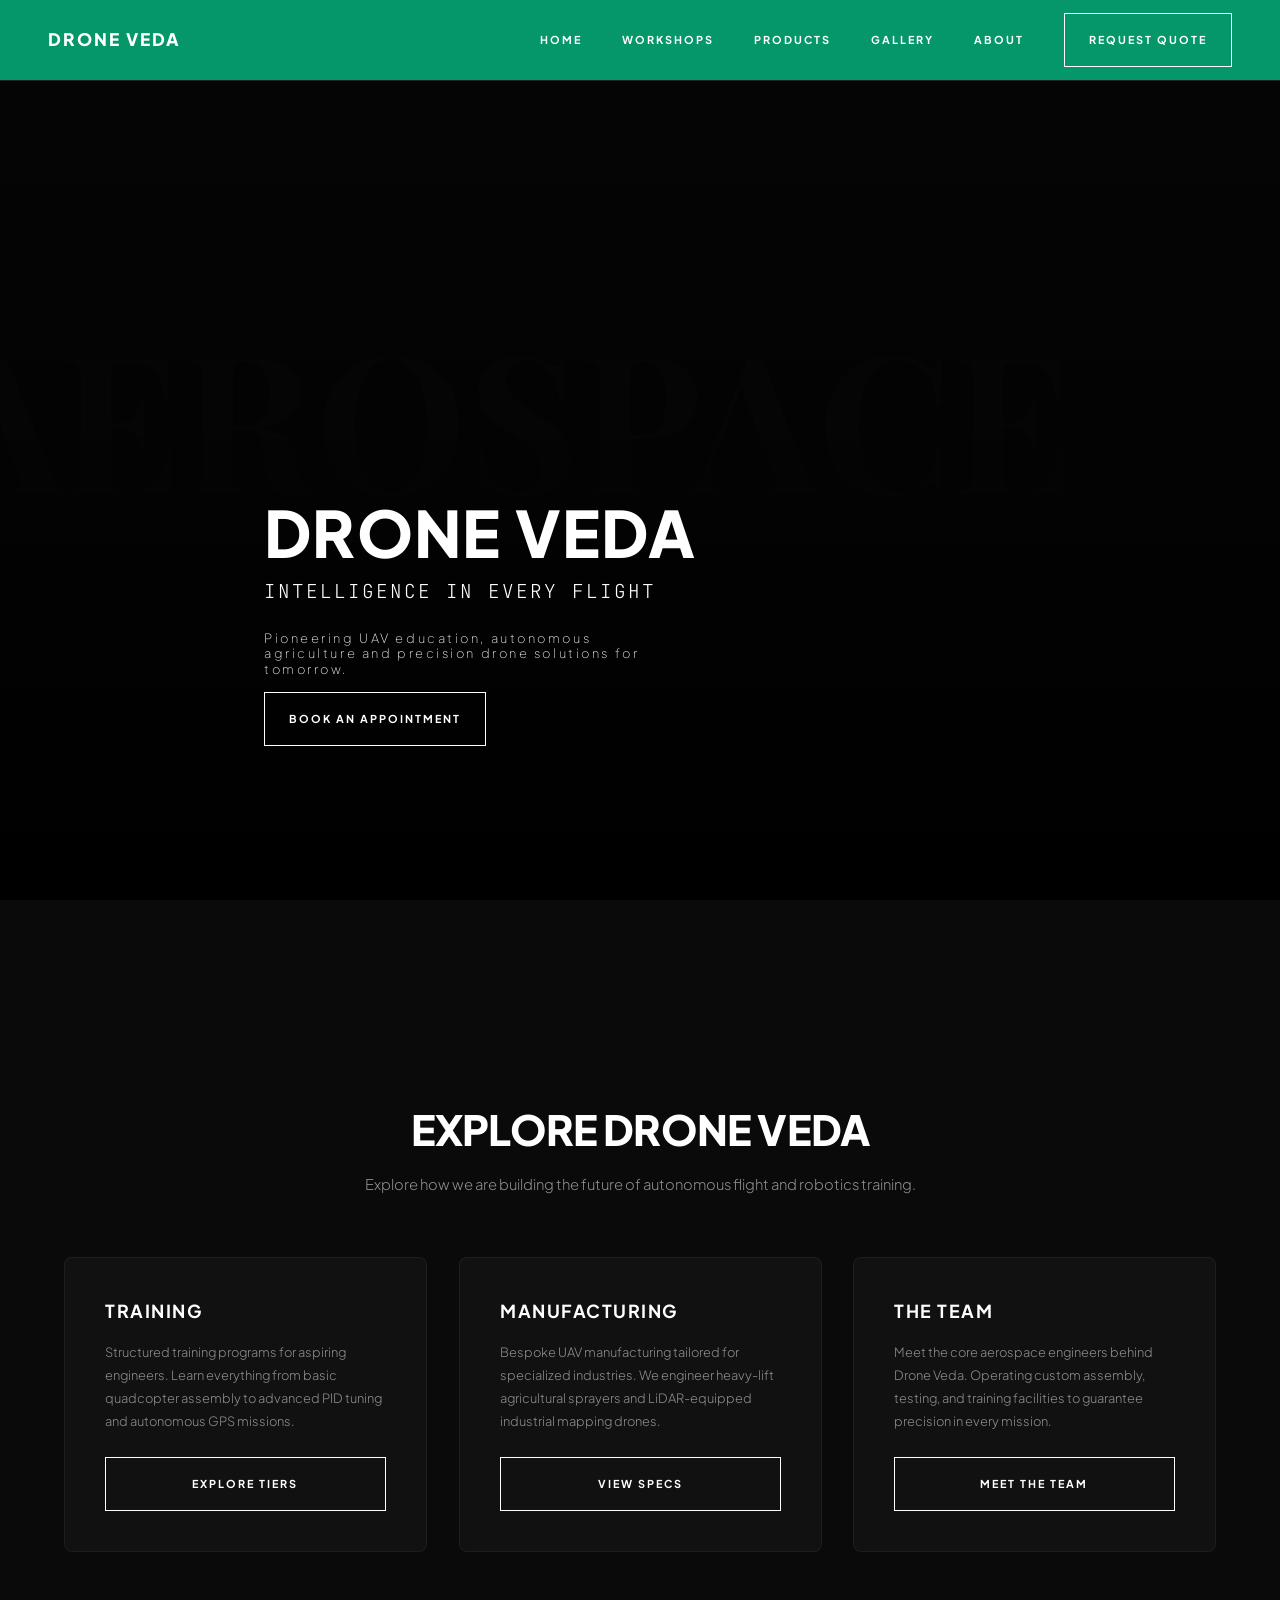
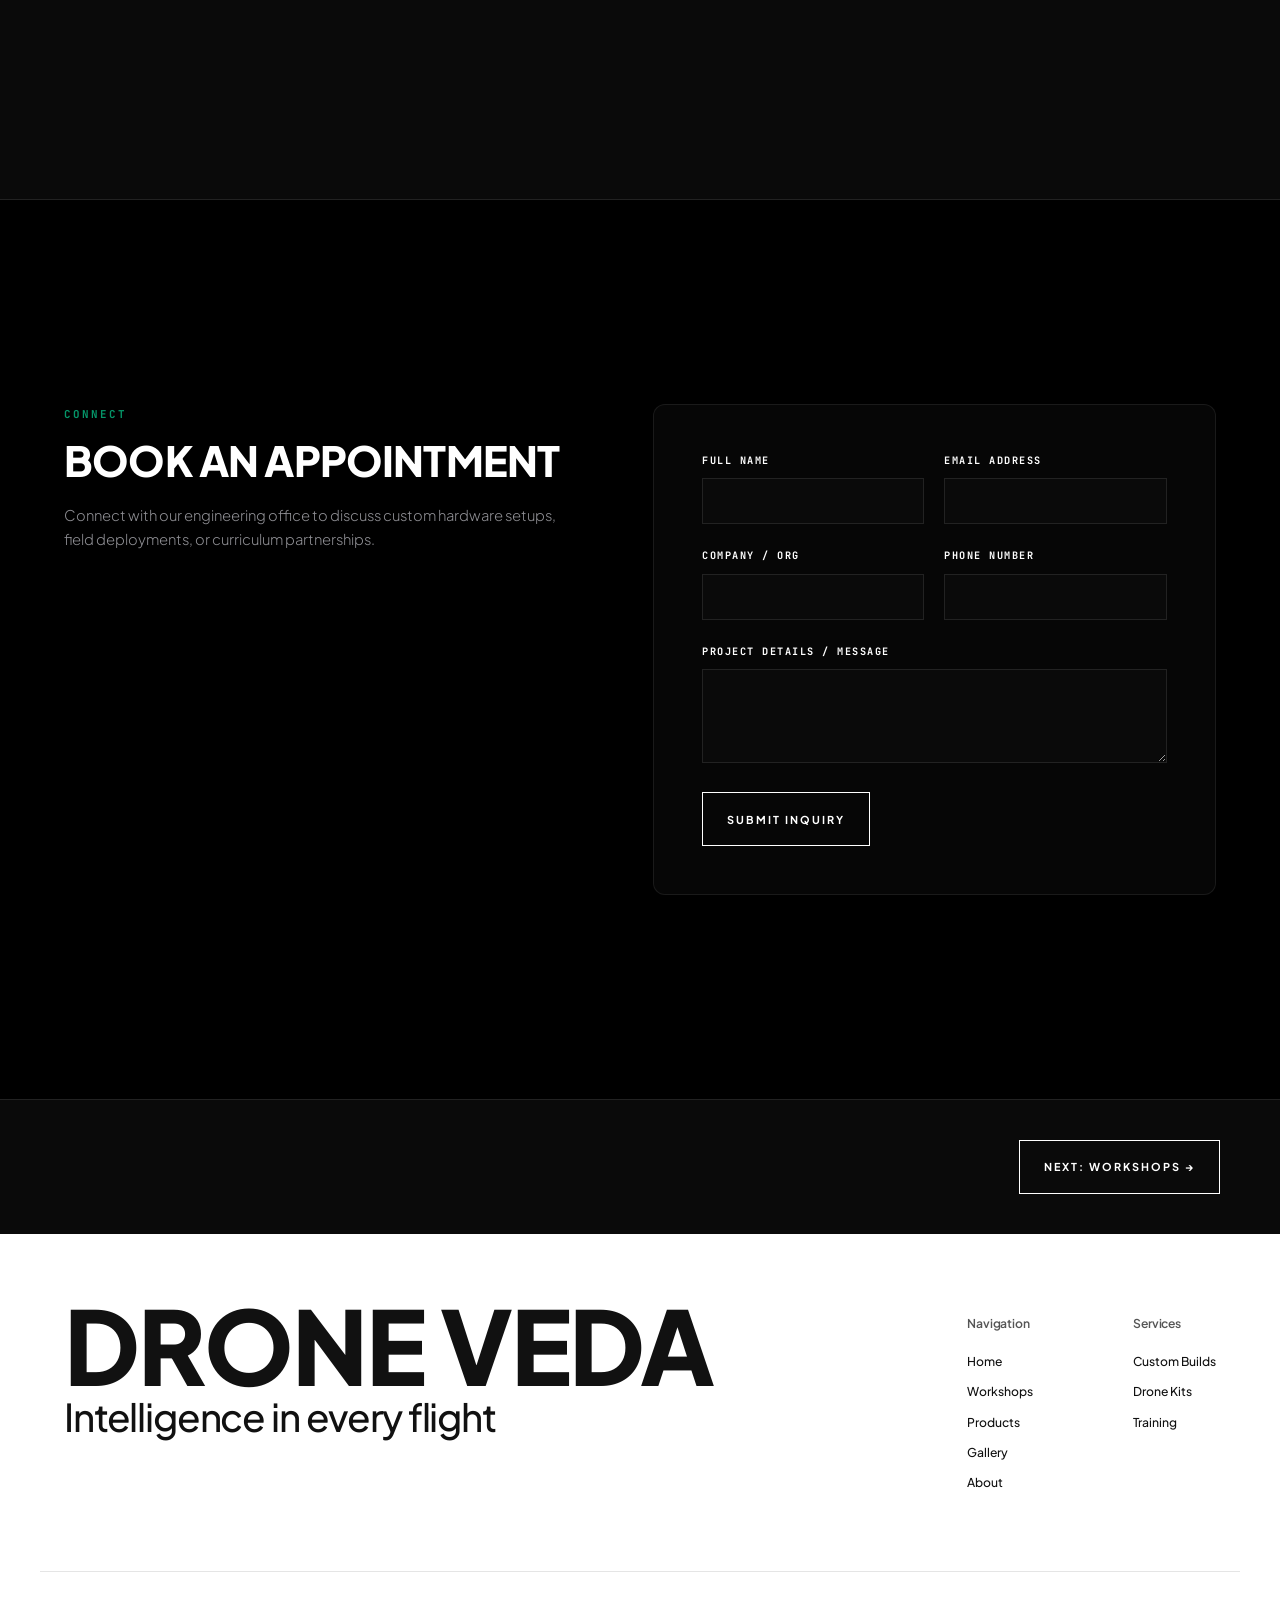
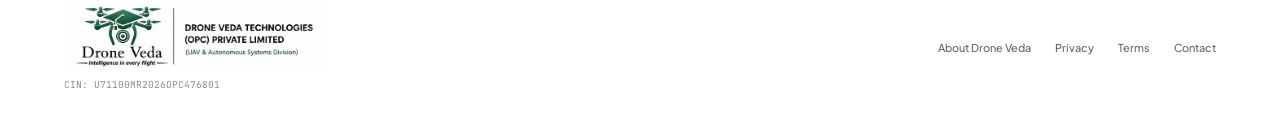
==== commit 622791c8: "Update website with new assets and pages structure" ====
--- a/index.html
+++ b/index.html
@@ -1,202 +1,240 @@
 <!DOCTYPE html>
 <html lang="en">
+
 <head>
   <meta charset="UTF-8">
   <meta name="viewport" content="width=device-width, initial-scale=1.0">
-  <meta name="description" content="Drone Veda - Commercial UAV systems, custom industrial drones, autonomous agriculture, and institutional robotics training.">
+  <meta name="description"
+    content="Drone Veda - Commercial UAV systems, custom industrial drones, autonomous agriculture, and institutional robotics training.">
   <title>DRONE VEDA | Intelligence in every flight.</title>
-  
+
   <link rel="preconnect" href="https://fonts.googleapis.com">
   <link rel="preconnect" href="https://fonts.gstatic.com" crossorigin>
-  <link href="https://fonts.googleapis.com/css2?family=Plus+Jakarta+Sans:wght@300;400;500;600;700;800&display=swap" rel="stylesheet">
-  
-  <link rel="stylesheet" href="style.css">
-  <style>
-    .trust-box { background-color: #000; }
-    .trust-box[style] { background-color: initial; }
-    .site-footer { padding:18px 12px; text-align:center; background:#0b0b0b; color:#fff; margin-top:40px; }
-    .site-footer a { color:#fff; text-decoration:none; display:inline-flex; align-items:center; gap:8px; }
-  </style>
+  <link
+    href="https://fonts.googleapis.com/css2?family=Playfair+Display:ital,wght@0,400;0,700;1,400&family=Plus+Jakarta+Sans:wght@300;400;500;600;700;800&family=JetBrains+Mono:wght@400;700&display=swap"
+    rel="stylesheet">
+  <link rel="stylesheet" href="assets/css/style.css">
 </head>
+
 <body>
-
-  <header class="navbar" style="position: relative;">
+  <header class="navbar">
     <div class="nav-container">
-      <a href="index.html" class="nav-logo" style="display:flex; align-items:center; gap:10px;">
-        <img src="WhatsApp Image 2026-06-14 at 5.45.42 PM.jpeg" alt="Drone Veda Logo" style="height:32px; width:auto; display:inline-block;">
+      <a href="index.html" class="nav-logo">
         <span class="logo-text">DRONE VEDA</span>
       </a>
-      <div class="header-actions">
-        <a href="https://wa.me/916383445994" class="social-link" target="_blank" rel="noreferrer noopener" aria-label="WhatsApp">
-          <svg viewBox="0 0 24 24" fill="none" xmlns="http://www.w3.org/2000/svg"><path d="M12 2.04C6.48 2.04 2.04 6.48 2.04 12c0 1.99.52 3.84 1.43 5.45L2 22l4.73-1.24A9.94 9.94 0 0 0 12 21.96c5.52 0 9.96-4.44 9.96-9.96S17.52 2.04 12 2.04Zm5.8 13.64c-.24.68-1.44 1.32-1.98 1.4-.5.08-1.14.12-2.1-.4a7.26 7.26 0 0 1-2.16-1.36 7.58 7.58 0 0 1-1.48-1.74c-.36-.56-.74-.86-1.3-1.1-.36-.16-.84-.18-1.24-.16-.42.02-.89.04-1.32.02-.4 0-.7-.12-.96-.28-.22-.14-.26-.34-.26-.54 0-.12.04-.24.18-.38.12-.12.56-.86.78-1.18.26-.34.54-.47.88-.47.22 0 .46.02.7.02.36 0 .72.04 1.06.2.36.14.88.4 1.16.56.28.16.58.08.86-.02.36-.14 1.3-.66 1.5-.76.22-.1.38-.16.56-.04.18.12.7.84.8 1.02.1.18.18.38.02.62-.16.24-.72.84-.9 1.02-.18.18-.36.2-.68.02-.28-.16-.58-.3-.92-.42-.24-.1-.46-.02-.6.08-.18.1-.72.6-.9.8-.18.18-.3.34-.18.64.12.3.54.96 1.16 1.56.8.74 1.46 1.06 1.74 1.18.28.12.56.1.78.02.24-.08 1.44-.66 1.68-.74.24-.08.4-.06.54.04.14.1.58.28.7.34.12.06.2.1.18.18-.02.08-.14.3-.28.5Z" fill="currentColor"/></svg>
-        </a>
-        <a href="https://www.instagram.com/drone_veda_technologies?igsh=MXB2aHZpdm5kMm9sbA==" class="social-link" target="_blank" rel="noreferrer noopener" aria-label="Instagram">
-          <svg viewBox="0 0 24 24" fill="none" xmlns="http://www.w3.org/2000/svg"><path d="M7 2C4.24 2 2 4.24 2 7v10c0 2.76 2.24 5 5 5h10c2.76 0 5-2.24 5-5V7c0-2.76-2.24-5-5-5H7Zm0 2h10c1.66 0 3 1.34 3 3v10c0 1.66-1.34 3-3 3H7c-1.66 0-3-1.34-3-3V7c0-1.66 1.34-3 3-3Zm5 2.5a5.5 5.5 0 1 0 0 11 5.5 5.5 0 0 0 0-11Zm0 2a3.5 3.5 0 1 1 0 7 3.5 3.5 0 0 1 0-7Zm4.75-.5a1 1 0 1 0 0 2 1 1 0 0 0 0-2Z" fill="currentColor"/></svg>
-        </a>
-        <a href="https://www.linkedin.com/company/drone-veda/" class="social-link" target="_blank" rel="noreferrer noopener" aria-label="LinkedIn">
-          <svg viewBox="0 0 24 24" fill="none" xmlns="http://www.w3.org/2000/svg"><path d="M19 3H5a2 2 0 0 0-2 2v14a2 2 0 0 0 2 2h14a2 2 0 0 0 2-2V5a2 2 0 0 0-2-2Zm-9.5 14H7v-7h2.5v7Zm-1.25-8.07a1.44 1.44 0 1 1 0-2.88 1.44 1.44 0 0 1 0 2.88Zm10.75 8.07H17v-3.66c0-.87-.03-1.99-1.21-1.99-1.21 0-1.39.95-1.39 1.94V17H12.5v-7h2.4v.96h.05c.33-.63 1.14-1.3 2.34-1.3 2.5 0 2.96 1.65 2.96 3.79V17Z" fill="currentColor"/></svg>
-        </a>
-      </div>
-      
+
       <button class="mobile-toggle" aria-label="Toggle Menu" aria-expanded="false">
         <span class="bar"></span>
         <span class="bar"></span>
         <span class="bar"></span>
       </button>
-      
+
       <nav class="nav-menu">
         <a href="index.html" class="nav-link active">HOME</a>
-        <a href="workshops.html" class="nav-link">WORKSHOPS</a>
-        <a href="custom-builds.html" class="nav-link">CUSTOM BUILDS</a>
-        <a href="gallery.html" class="nav-link">GALLERY</a>
-        <a href="about.html" class="nav-link">ABOUT</a>
-        <a href="#contact" class="btn">REQUEST QUOTE</a>
+        <a href="pages/workshops.html" class="nav-link">WORKSHOPS</a>
+        <a href="pages/products.html" class="nav-link">PRODUCTS</a>
+        <a href="pages/gallery.html" class="nav-link">GALLERY</a>
+        <a href="pages/about.html" class="nav-link">ABOUT</a>
+        <a href="index.html#contact" class="btn">REQUEST QUOTE</a>
       </nav>
     </div>
-    <!-- right-top logo removed per request -->
-    <!-- header LinkedIn removed (footer contains the company LinkedIn) -->
   </header>
 
-  <section class="hero-section">
-    <div class="hero-video-container">
-      <video src="public/drone_loop.mp4" class="hero-video" autoplay loop muted playsinline style="object-position: center;"></video>
-      <div class="hero-overlay"></div>
+  <div class="noise-overlay"></div>
+
+  <main style="position: relative; overflow-x: clip;">
+    <div>
+
+      <section id="home" class="hero-section">
+        <div class="reveal"
+          style="position: absolute; top: 30%; left: -5%; font-size: 15rem; font-family: var(--font-serif); font-weight: 700; color: rgba(255,255,255,0.02); z-index: 0; white-space: nowrap; pointer-events: none;">
+          AEROSPACE</div>
+
+        <div class="hero-video-container">
+          <video src="assets/img/drone_loop.mp4" class="hero-video" autoplay loop muted playsinline
+            style="object-position: center;"></video>
+          <div class="hero-overlay"></div>
+        </div>
+
+        <div class="hero-content container reveal">
+          <h1 class="hero-title reveal">DRONE VEDA</h1>
+          <h2 class="hero-badge reveal" style="font-family: var(--font-mono); letter-spacing: 2px;">INTELLIGENCE
+            IN EVERY FLIGHT</h2>
+          <p class="hero-subtitle reveal">Pioneering UAV education, autonomous agriculture and precision drone
+            solutions for tomorrow.</p>
+
+          <div class="hero-actions reveal">
+            <a href="index.html#contact" class="btn">BOOK AN APPOINTMENT</a>
+          </div>
+        </div>
+      </section>
+
+      <section class="section orb-section" style="padding-top: 80px; padding-bottom: 120px;">
+        <div class="reveal"
+          style="position: absolute; top: 30%; left: -5%; font-size: 15rem; font-family: var(--font-serif); font-weight: 700; color: rgba(255,255,255,0.02); z-index: 0; white-space: nowrap; pointer-events: none;">
+          UAV x DRONES</div>
+
+        <div class="container">
+          <div class="section-header reveal"
+            style="margin-bottom: 60px; text-align: center; max-width: 600px; margin-left: auto; margin-right: auto;">
+            <h2 class="section-title reveal">EXPLORE DRONE VEDA</h2>
+            <p class="section-desc reveal">Explore how we are building the future of autonomous flight and
+              robotics training.</p>
+          </div>
+
+          <div class="projects-grid reveal-group">
+            <div class="reveal-item">
+              <div class="trust-box glass-card"
+                style="padding: 40px; border-radius: 8px; display: flex; flex-direction: column; height: 100%;">
+                <h3 class="trust-title text-accent"
+                  style="font-size: 1.4rem; margin-bottom: 16px; font-family: var(--font-family);">TRAINING</h3>
+                <p class="trust-desc" style="margin-bottom: 24px; font-size: 1rem; flex-grow: 1;">Structured training
+                  programs for
+                  aspiring engineers. Learn everything from basic quadcopter assembly to advanced PID tuning and
+                  autonomous GPS missions.</p>
+                <a href="pages/workshops.html" class="btn">EXPLORE TIERS</a>
+              </div>
+            </div>
+            <div class="reveal-item">
+              <div class="trust-box glass-card"
+                style="padding: 40px; border-radius: 8px; display: flex; flex-direction: column; height: 100%;">
+                <h3 class="trust-title text-accent"
+                  style="font-size: 1.4rem; margin-bottom: 16px; font-family: var(--font-family);">MANUFACTURING</h3>
+                <p class="trust-desc" style="margin-bottom: 24px; font-size: 1rem; flex-grow: 1;">Bespoke UAV
+                  manufacturing tailored
+                  for specialized industries. We engineer heavy-lift agricultural sprayers and LiDAR-equipped industrial
+                  mapping drones.</p>
+                <a href="pages/products.html" class="btn">VIEW SPECS</a>
+              </div>
+            </div>
+            <div class="reveal-item">
+              <div class="trust-box glass-card"
+                style="padding: 40px; border-radius: 8px; display: flex; flex-direction: column; height: 100%;">
+                <h3 class="trust-title text-accent"
+                  style="font-size: 1.4rem; margin-bottom: 16px; font-family: var(--font-family);">THE TEAM</h3>
+                <p class="trust-desc" style="margin-bottom: 24px; font-size: 1rem; flex-grow: 1;">Meet the core
+                  aerospace engineers
+                  behind Drone Veda. Operating custom assembly, testing, and training facilities to guarantee precision
+                  in every mission.</p>
+                <a href="pages/about.html" class="btn">MEET THE TEAM</a>
+              </div>
+            </div>
+          </div>
+        </div>
+      </section>
+
+
+
+      <section id="contact" class="section contact-section bg-alt"
+        style="padding-top: 180px; padding-bottom: 180px; position: relative;">
+        <div class="reveal"
+          style="position: absolute; top: 30%; left: -5%; font-size: 15rem; font-family: var(--font-serif); font-weight: 700; color: rgba(255,255,255,0.02); z-index: 0; white-space: nowrap; pointer-events: none;">
+          ENGINEERING</div>
+
+        <div class="container">
+          <div class="contact-grid">
+            <div class="contact-text-col reveal">
+              <span class="section-label reveal">CONNECT</span>
+              <h2 class="section-title reveal">BOOK AN APPOINTMENT</h2>
+              <p class="section-desc reveal">Connect with our engineering office to discuss custom hardware
+                setups, field deployments, or curriculum partnerships.</p>
+            </div>
+
+            <div class="contact-form-col reveal">
+              <div class="form-wrapper glass-panel">
+                <form id="contactForm" action="#" method="POST">
+                  <div style="display: grid; grid-template-columns: 1fr 1fr; gap: 20px;">
+                    <div class="form-group">
+                      <label class="form-label" style="font-family: var(--font-mono);">FULL NAME</label>
+                      <input type="text" name="name" class="form-control" required
+                        style="font-family: var(--font-family);">
+                    </div>
+                    <div class="form-group">
+                      <label class="form-label" style="font-family: var(--font-mono);">EMAIL ADDRESS</label>
+                      <input type="email" name="email" class="form-control" required
+                        style="font-family: var(--font-family);">
+                    </div>
+                  </div>
+                  <div style="display: grid; grid-template-columns: 1fr 1fr; gap: 20px;">
+                    <div class="form-group">
+                      <label class="form-label" style="font-family: var(--font-mono);">COMPANY / ORG</label>
+                      <input type="text" name="company" class="form-control" style="font-family: var(--font-family);">
+                    </div>
+                    <div class="form-group">
+                      <label class="form-label" style="font-family: var(--font-mono);">PHONE NUMBER</label>
+                      <input type="tel" name="phone" class="form-control" style="font-family: var(--font-family);">
+                    </div>
+                  </div>
+                  <div class="form-group">
+                    <label class="form-label" style="font-family: var(--font-mono);">PROJECT DETAILS / MESSAGE</label>
+                    <textarea name="message" class="form-control" rows="4" required
+                      style="font-family: var(--font-family); resize: vertical;"></textarea>
+                  </div>
+                  <button type="submit" id="submitBtn" class="btn btn-primary btn-block"
+                    style="font-family: var(--font-mono); width: 100%;">SUBMIT INQUIRY</button>
+                </form>
+
+                <div id="formStatus" class="form-status-box" style="display: none;"></div>
+              </div>
+            </div>
+          </div>
+        </div>
+      </section>
+      <div class="page-navigation"
+        style="display: flex; justify-content: space-between; max-width: 1200px; margin: 0 auto; padding: 40px 20px;">
+        <div></div>
+        <a href="pages/workshops.html" class="btn"
+          style="background: transparent; border: 1px solid var(--border-color);">NEXT: WORKSHOPS &rarr;</a>
+      </div>
+
+      <footer class="modern-footer">
+        <div class="footer-top container">
+          <div class="footer-brand" style="display: flex; flex-direction: column; gap: 10px;">
+            <h1 class="huge-footer-text" style="font-size: 8vw; margin-bottom: 0; margin-top: -10px;">DRONE VEDA</h1>
+            <div class="footer-tagline-huge">
+              Intelligence in every flight
+            </div>
+          </div>
+          <div class="footer-links-grid">
+            <div class="footer-column">
+              <h4 class="footer-col-title">Navigation</h4>
+              <a href="index.html" class="footer-link">Home</a>
+              <a href="pages/workshops.html" class="footer-link">Workshops</a>
+              <a href="pages/products.html" class="footer-link">Products</a>
+              <a href="pages/gallery.html" class="footer-link">Gallery</a>
+              <a href="pages/about.html" class="footer-link">About</a>
+            </div>
+            <div class="footer-column">
+              <h4 class="footer-col-title">Services</h4>
+              <a href="pages/products.html" class="footer-link">Custom Builds</a>
+              <a href="pages/products.html" class="footer-link">Drone Kits</a>
+              <a href="pages/workshops.html" class="footer-link">Training</a>
+            </div>
+          </div>
+        </div>
+
+
+
+        <div class="footer-bottom-bar container">
+          <div style="display: flex; flex-direction: column; gap: 4px;">
+            <a href="index.html" class="footer-logo-small">
+              <img src="assets/img/logo-footer.png" alt="Drone Veda" style="height: 64px;">
+            </a>
+            <span style="font-size: 0.75rem; color: var(--text-muted); font-family: var(--font-mono);">CIN:
+              U71100MR2026OPC476801</span>
+          </div>
+          <div class="footer-legal-links">
+            <a href="pages/about.html" class="footer-link-small">About Drone Veda</a>
+            <a href="pages/privacy.html" class="footer-link-small">Privacy</a>
+            <a href="pages/terms.html" class="footer-link-small">Terms</a>
+            <a href="index.html#contact" class="footer-link-small">Contact</a>
+          </div>
+        </div>
+      </footer>
     </div>
-    
-    <div class="hero-content container">
-      <h1 class="hero-title scroll-reveal">DRONE VEDA</h1>
-      <h2 class="hero-badge scroll-reveal">INTELLIGENCE IN EVERY FLIGHT</h2>
-      <p class="hero-subtitle scroll-reveal">Pioneering UAV education, autnomous agriculture and precision drone solutions for tomorrow.</p>
-      
-      <div class="hero-actions scroll-reveal">
-        <a href="#contact" class="btn">BOOK AN APPOINTMENT</a>
-      </div>
-    </div>
-  </section>
-
-  <section class="section orb-section" style="padding-top: 80px; padding-bottom: 120px;">
-    <div class="container">
-      <div class="section-header text-center mx-auto" style="margin-bottom: 60px; max-width: 600px;">
-        <h2 class="section-title scroll-reveal">EXPLORE DRONE VEDA</h2>
-        <p class="section-desc scroll-reveal">Explore how we are building the future of autonomous flight and robotics training.</p>
-      </div>
-
-      <div class="grid-2 scroll-reveal">        <div class="trust-box" style="background: linear-gradient(rgba(17, 22, 20, 0.8), rgba(17, 22, 20, 0.85)), url('public/ai_training.svg') center/cover no-repeat !important; padding: 40px; border-radius: 8px; border: 1px solid var(--border-color);">
-          <h3 class="trust-title text-accent" style="font-size: 1.4rem; margin-bottom: 16px;">TRAINING</h3>
-          <p class="trust-desc" style="margin-bottom: 24px; font-size: 1rem;">Structured training programs for aspiring engineers. Learn everything from basic quadcopter assembly to advanced PID tuning and autonomous GPS missions.</p>
-          <a href="workshops.html" class="btn">EXPLORE TIERS</a>
-        </div>
-
-        <div class="trust-box" style="background: linear-gradient(rgba(17, 22, 20, 0.8), rgba(17, 22, 20, 0.85)), url('public/ai_manufacturing.svg') center/cover no-repeat !important; padding: 40px; border-radius: 8px; border: 1px solid var(--border-color);">
-          <h3 class="trust-title text-accent" style="font-size: 1.4rem; margin-bottom: 16px;">MANUFACTURING</h3>
-          <p class="trust-desc" style="margin-bottom: 24px; font-size: 1rem;">Bespoke UAV manufacturing tailored for specialized industries. We engineer heavy-lift agricultural sprayers and LiDAR-equipped industrial mapping drones.</p>
-          <a href="custom-builds.html" class="btn">VIEW SPECS</a>
-        </div>
-
-        <div class="trust-box" style="background: linear-gradient(rgba(17, 22, 20, 0.8), rgba(17, 22, 20, 0.85)), url('public/ai_team.svg') center/cover no-repeat !important; padding: 40px; border-radius: 8px; border: 1px solid var(--border-color);">
-          <h3 class="trust-title text-accent" style="font-size: 1.4rem; margin-bottom: 16px;">THE TEAM</h3>
-          <p class="trust-desc" style="margin-bottom: 24px; font-size: 1rem;">Meet the core aerospace engineers behind Drone Veda. Operating custom assembly, testing, and training facilities to guarantee precision in every mission.</p>
-          <a href="about.html" class="btn">MEET THE TEAM</a>
-        </div>
-      </div>
-    </div>
-  </section>
-
-  <hr class="spacious-divider">
-
-  <section id="contact" class="section contact-section bg-contrast">
-    <div class="container">
-      <div class="contact-grid">
-        <div class="contact-text-col">
-          <span class="section-label scroll-reveal">CONNECT</span>
-          <h2 class="section-title scroll-reveal">BOOK AN APPOINTMENT</h2>
-          <p class="section-desc scroll-reveal">Connect with our engineering office to discuss custom hardware setups, field deployments, or curriculum partnerships.</p>
-          
-          <div class="contact-details scroll-reveal">
-            <div class="detail-item">
-              <span class="detail-icon"><svg xmlns="http://www.w3.org/2000/svg" width="24" height="24" viewBox="0 0 24 24" fill="none" stroke="currentColor" stroke-width="1.5" stroke-linecap="round" stroke-linejoin="round"><path d="M22 16.92v3a2 2 0 0 1-2.18 2 19.79 19.79 0 0 1-8.63-3.07 19.5 19.5 0 0 1-6-6 19.79 19.79 0 0 1-3.07-8.67A2 2 0 0 1 4.11 2h3a2 2 0 0 1 2 1.72 12.84 12.84 0 0 0 .7 2.81 2 2 0 0 1-.45 2.11L8.09 9.91a16 16 0 0 0 6 6l1.27-1.27a2 2 0 0 1 2.11-.45 12.84 12.84 0 0 0 2.81.7A2 2 0 0 1 22 16.92z"></path></svg></span>
-              <div class="detail-info">
-                <span class="detail-label">OPERATIONS OFFICE</span>
-                <a href="tel:6383445994" class="detail-val">+91 6383445994</a>
-              </div>
-            </div>
-            <div class="detail-item">
-              <span class="detail-icon"><svg xmlns="http://www.w3.org/2000/svg" width="24" height="24" viewBox="0 0 24 24" fill="none" stroke="currentColor" stroke-width="1.5" stroke-linecap="round" stroke-linejoin="round"><path d="M21 10c0 7-9 13-9 13s-9-6-9-13a9 9 0 0 1 18 0z"></path><circle cx="12" cy="10" r="3"></circle></svg></span>
-
-              <div class="detail-info">
-                <span class="detail-label">OPERATIONS SITE</span>
-                <span class="detail-val">Navi Mumbai, Maharashtra, India</span>
-              </div>
-            </div>
-          </div>
-        </div>
-
-        <div class="contact-form-col scroll-reveal">
-          <div class="form-wrapper">
-            <form id="contactForm" action="https://formsubmit.co/droneveda1@gmail.com" method="POST">
-              <input type="hidden" name="_captcha" value="false">
-              <input type="hidden" name="_template" value="table">
-              <input type="hidden" name="_next" value="#">
-              <div class="form-group">
-                <label class="form-label">FULL NAME</label>
-                <input type="text" name="name" class="form-control" required>
-              </div>
-              <div class="form-group">
-                <label class="form-label">EMAIL ADDRESS</label>
-                <input type="email" name="email" class="form-control" required>
-              </div>
-              <div class="form-group">
-                <label class="form-label">PHONE NUMBER</label>
-                <input type="tel" name="phone" class="form-control" pattern="[0-9+()\s-]{7,20}" required>
-              </div>
-              <div class="form-group">
-                <label class="form-label">INQUIRY TYPE</label>
-                <select name="service" class="form-control" required>
-                  <option value="" disabled selected>Select an option</option>
-                  <option value="custom">Custom Build Inquiry</option>
-                  <option value="workshop">Institutional Workshop</option>
-                  <option value="other">General Contact</option>
-                </select>
-              </div>
-              <div class="form-group">
-                <label class="form-label" style="display: flex; justify-content: space-between; align-items: center;">
-                  <span>PROJECT DETAILS</span>
-                  <span id="wordCount" style="color: var(--text-muted); font-size: 0.7rem; font-weight: 500; text-transform: uppercase;">0 WORDS</span>
-                </label>
-                <textarea id="projectDetailsTextarea" name="message" class="form-control" rows="4" required style="resize: none; overflow: hidden;"></textarea>
-              </div>
-              <button type="submit" id="submitBtn" class="btn btn-primary btn-block">SUBMIT INQUIRY</button>
-            </form>
-            <div id="formStatus" class="form-status-box" style="display: none;"></div>
-          </div>
-        </div>
-      </div>
-    </div>
-  </section>
-
-    
-  <div class="page-navigation">
-    <div></div>
-    <a href="workshops.html" class="page-nav-btn page-nav-next">NEXT: WORKSHOPS <svg xmlns="http://www.w3.org/2000/svg" fill="none" stroke="currentColor" stroke-width="2" stroke-linecap="round" stroke-linejoin="round" viewBox="0 0 24 24"><path d="M5 12h14M12 5l7 7-7 7"/></svg></a>
-  </div>
-  <footer class="footer">
-    <div class="footer-container container">
-      <div class="footer-brand" style="text-align:center; padding:24px 0;">
-        <img src="public/logo-footer.png" alt="Drone Veda" style="max-height: 80px; display: inline-block; object-fit: contain;">
-      </div>
-    </div>
-    <div class="footer-bottom container" style="display:flex; flex-direction:column; gap:8px; align-items:center;">
-      <div style="display:flex; gap:12px; align-items:center;">
-        <a href="https://www.linkedin.com/company/drone-veda/" target="_blank" rel="noreferrer" style="display:inline-flex; align-items:center; gap:8px; color:var(--text-primary); text-decoration:none;">
-          <img src="public/linkedin.svg" alt="LinkedIn" style="height:20px; filter: invert(1) grayscale(1);" />
-          Follow us on LinkedIn
-        </a>
-      </div>
-      <p class="copyright">&copy; 2026 DRONE VEDA.</p>
-      <p class="disclaimer">DRONE VEDA TECHNOLOGIES (OPC) PRIVATE LIMITED</p>
-    </div>
-  </footer>
-
-  <script src="script.js"></script>
+  </main>
+
+  <script src="assets/js/script.js"></script>
 </body>
-</html>
+
+</html>
--- a/assets/css/style.css
+++ b/assets/css/style.css
@@ -0,0 +1,903 @@
+:root {
+  --bg-primary: #0a0a0a;
+  --bg-secondary: #0a0a0a;
+  --bg-tertiary: #0a0a0a;
+  --bg-alt: ;
+  --logo-green: #059669; 
+  
+  --text-primary: #ffffff;
+  --text-secondary: #e2e8f0;
+  --text-muted: #8e8e93;
+  
+  --accent-color: var(--logo-green);
+  --accent-hover: #047857;
+  
+  --border-color: #222222;
+  --border-hover: #333333;
+  
+  --error-color: #fa4856;
+  --success-color: var(--logo-green);
+  
+  --glass-bg: rgba(10, 10, 10, 0.65);
+  --glass-border: rgba(255, 255, 255, 0.08);
+  --glass-shadow: 0 8px 32px 0 rgba(0, 0, 0, 0.5);
+  
+  --font-family: 'Plus Jakarta Sans', system-ui, -apple-system, sans-serif;
+  --font-serif: 'Playfair Display', serif;
+  --font-mono: 'JetBrains Mono', monospace;
+  
+  --transition-fast: 0.15s ease;
+  --transition-normal: 0.3s cubic-bezier(0.16, 1, 0.3, 1);
+  --transition-slow: 0.8s cubic-bezier(0.16, 1, 0.3, 1);
+  
+  --max-width: 1200px;
+}
+
+*, *::before, *::after {
+  box-sizing: border-box;
+  margin: 0;
+  padding: 0;
+}
+
+html {
+  font-size: 80%;
+  scroll-behavior: smooth;
+  scrollbar-width: thin;
+  scrollbar-color: var(--border-hover) var(--bg-primary);
+}
+
+/* FIXED: Changed overflow-x: hidden to overflow-x: clip */
+body {
+  font-family: var(--font-family);
+  background-color: var(--bg-primary);
+  color: var(--text-secondary);
+  line-height: 1.5;
+  overflow-x: clip; 
+  -webkit-font-smoothing: antialiased;
+  -moz-osx-font-smoothing: grayscale;
+}
+x
+.noise-overlay {
+  position: fixed;
+  top: 0; left: 0; width: 100vw; height: 100vh;
+  pointer-events: none;
+  z-index: 9999;
+  opacity: 0.02; 
+  background-image: radial-gradient(rgb(23, 23, 23) 1px, transparent 1.5px);
+  background-size: 5px 5px;
+}
+
+.bg-alt {
+  background-color: var(--bg-alt) !important;
+}
+
+.bg-logo-green {
+  background: var(--logo-green) !important;
+}
+
+.bg-logo-green .section-title, 
+.bg-logo-green .section-label,
+.bg-logo-green .section-desc {
+  color: #ffffff;
+}
+.bg-logo-green .btn-primary {
+  border-color: #ffffff;
+  color: #ffffff;
+}
+.bg-logo-green .btn-primary:hover {
+  background-color: #ffffff;
+  color: var(--logo-green);
+}
+
+.text-accent {
+  color: var(--logo-green);
+}
+
+:focus-visible {
+  outline: 2px solid var(--text-primary);
+  outline-offset: 4px;
+}
+
+.container {
+  width: 100%;
+  max-width: var(--max-width);
+  margin: 0 auto;
+  padding: 0 24px;
+}
+
+.section {
+  padding: 120px 0;
+  border-bottom: 1px solid var(--border-color);
+  scroll-margin-top: 80px;
+  min-height: 100vh;
+  display: flex;
+  flex-direction: column;
+  justify-content: center;
+}
+
+@media (max-width: 768px) {
+  .section {
+    padding: 80px 0;
+    min-height: auto;
+  }
+}
+
+.bg-contrast {
+  background-color: var(--bg-tertiary) !important;
+}
+
+.spacious-divider {
+  border: 0;
+  height: 1px;
+  background: rgba(255, 255, 255, 0.1);
+  margin: 0 auto;
+  width: 90%;
+  max-width: var(--max-width);
+}
+
+.section-header {
+  max-width: 700px;
+  margin-bottom: 60px;
+}
+
+.section-label {
+  display: inline-block;
+  font-family: var(--font-mono);
+  font-size: 0.85rem;
+  font-weight: 700;
+  color: var(--logo-green);
+  text-transform: uppercase;
+  letter-spacing: 2px;
+  margin-bottom: 16px;
+}
+
+.section-title {
+  font-size: clamp(2.2rem, 4.5vw, 3.25rem);
+  font-weight: 800;
+  line-height: 1.1;
+  color: var(--text-primary);
+  margin-bottom: 20px;
+  letter-spacing: -0.02em;
+  text-transform: uppercase;
+}
+
+.section-desc {
+  font-size: 1.15rem;
+  color: var(--text-muted);
+  line-height: 1.6;
+  font-weight: 300;
+}
+
+h1, h2, h3, h4, h5, h6 {
+  color: var(--text-primary);
+  letter-spacing: -0.01em;
+}
+
+a {
+  color: inherit;
+  text-decoration: none;
+  transition: color var(--transition-fast);
+}
+
+.btn {
+  display: inline-flex !important;
+  align-items: center !important;
+  justify-content: center !important;
+  font-family: var(--font-family) !important;
+  font-size: 0.85rem !important;
+  font-weight: 700 !important;
+  text-transform: uppercase !important;
+  letter-spacing: 2px !important;
+  padding: 12px 24px !important;
+  cursor: pointer !important;
+  white-space: nowrap !important;
+  transition: all var(--transition-normal) !important;
+  
+  border: 1px solid #fff !important;
+  background-color: transparent !important;
+  color: #fff !important;
+  text-decoration: none !important;
+  
+  min-height: 54px !important;
+  position: relative !important;
+  overflow: hidden !important;
+  text-align: center !important;
+  width: auto !important;
+  box-shadow: none !important;
+}
+
+@media (max-width: 768px) {
+  .btn {
+    width: 100% !important;
+    padding: 16px 20px !important;
+  }
+}
+
+.btn:hover {
+  border-color: transparent !important;
+  color: #000 !important;
+  background-color: #fff !important;
+  box-shadow: none !important;
+}
+
+.btn:active {
+  background-color: var(--bg-primary) !important;
+  border-color: var(--bg-primary) !important;
+  color: var(--text-primary) !important;
+}
+
+.btn-block {
+  display: flex;
+  width: 100%;
+}
+
+.navbar {
+  position: fixed;
+  top: 0;
+  left: 0;
+  right: 0;
+  z-index: 100;
+  background-color: var(--logo-green);
+  backdrop-filter: blur(20px);
+  -webkit-backdrop-filter: blur(20px);
+  border-bottom: 1px solid var(--border-color);
+  transition: background-color var(--transition-normal), padding var(--transition-normal);
+}
+
+.nav-container {
+  display: flex;
+  align-items: center;
+  justify-content: space-between;
+  height: 80px;
+  max-width: 100%;
+  margin: 0 auto;
+  padding: 0 48px;
+}
+
+.nav-logo {
+  display: flex;
+  align-items: center;
+  gap: 12px;
+}
+
+.logo-text {
+  font-size: 1.35rem;
+  font-weight: 800;
+  letter-spacing: 2px;
+  color: var(--text-primary);
+}
+
+.nav-menu {
+  display: flex;
+  align-items: center;
+  gap: 40px;
+}
+
+.nav-link {
+  font-size: 0.85rem;
+  font-weight: 700;
+  text-transform: uppercase;
+  letter-spacing: 2px;
+  color: var(--text-primary);
+  padding: 8px 0;
+  position: relative;
+}
+
+.nav-link::after {
+  content: '';
+  position: absolute;
+  bottom: 0;
+  left: 0;
+  width: 100%;
+  height: 1px;
+  background-color: var(--text-primary);
+  transform: scaleX(0);
+  transform-origin: right;
+  transition: transform var(--transition-normal);
+}
+
+.nav-link:hover::after {
+  transform: scaleX(1);
+  transform-origin: left;
+}
+
+.mobile-toggle {
+  display: none;
+  flex-direction: column;
+  justify-content: space-between;
+  width: 20px;
+  height: 14px;
+  background: transparent;
+  border: none;
+  cursor: pointer;
+  z-index: 105;
+}
+
+.mobile-toggle .bar {
+  width: 100%;
+  height: 2px;
+  background-color: var(--text-primary);
+  transition: transform var(--transition-normal), opacity var(--transition-normal);
+}
+
+@media (max-width: 768px) {
+  .mobile-toggle {
+    display: flex;
+  }
+  
+  .nav-menu {
+    position: fixed;
+    top: 80px;
+    left: 0;
+    right: 0;
+    height: calc(100vh - 80px);
+    background-color: rgba(0, 0, 0, 0.85);
+    backdrop-filter: blur(20px);
+    -webkit-backdrop-filter: blur(20px);
+    flex-direction: column;
+    padding: 60px 24px;
+    gap: 32px;
+    transform: translateX(100%);
+    transition: transform var(--transition-normal);
+    z-index: 99;
+    border-top: 1px solid var(--border-color);
+  }
+  
+  .nav-menu.active {
+    transform: translateX(0);
+  }
+  
+  .nav-link {
+    width: 100%;
+    text-align: center;
+    font-size: 1.1rem;
+    letter-spacing: 3px;
+    padding: 12px 0;
+  }
+  
+  .nav-btn {
+    width: 100%;
+    text-align: center;
+    font-size: 1rem;
+    letter-spacing: 3px;
+    padding: 16px 0;
+    margin-top: 24px;
+  }
+  
+  .mobile-toggle[aria-expanded="true"] .bar:nth-child(1) {
+    transform: translateY(6px) rotate(45deg);
+  }
+  
+  .mobile-toggle[aria-expanded="true"] .bar:nth-child(2) {
+    opacity: 0;
+  }
+  
+  .mobile-toggle[aria-expanded="true"] .bar:nth-child(3) {
+    transform: translateY(-6px) rotate(-45deg);
+  }
+}
+
+.hero-section {
+  position: relative;
+  height: 100vh;
+  display: flex;
+  align-items: flex-end;
+  padding-bottom: 12%;
+  overflow: hidden;
+}
+
+.hero-video-container {
+  position: absolute;
+  top: 0;
+  left: 0;
+  width: 100%;
+  height: 100%;
+  z-index: 1;
+}
+
+.hero-video {
+  width: 100%;
+  height: 100%;
+  object-fit: cover;
+  opacity: 0.7;
+}
+
+.hero-overlay {
+  position: absolute;
+  top: 0;
+  left: 0;
+  width: 100%;
+  height: 100%;
+  background: linear-gradient(180deg, 
+    rgba(0, 0, 0, 0.4) 0%, 
+    rgba(0, 0, 0, 0.7) 60%, 
+    rgba(0, 0, 0, 0.95) 100%
+  );
+  z-index: 2;
+}
+
+.hero-content {
+  position: relative;
+  z-index: 10;
+  max-width: 800px;
+}
+
+.hero-badge {
+  display: inline-block;
+  font-size: 1.5rem;
+  font-weight: 200;
+  text-transform: uppercase;
+  letter-spacing: 4px;
+  line-height: 1.05;
+  color: var(--text-primary);
+  margin-bottom: 30px;
+}
+
+.hero-title {
+  font-size: clamp(3rem, 6vw, 5rem);
+  font-weight: 1000;
+  line-height: 1.05;
+  letter-spacing: 0.02em;
+  color: var(--text-primary);
+  margin-bottom: 15px;
+  text-transform: uppercase;
+}
+
+.hero-subtitle {
+  font-size: clamp(0.9rem, 2vw, 1rem);
+  color: var(--text-secondary);
+  line-height: 1.2;
+  margin-bottom: 15px;
+  max-width: 400px;
+  font-weight: 100;
+  letter-spacing: 0.2em;
+}
+
+.hero-actions {
+  display: flex;
+  gap: 20px;
+  flex-wrap: wrap;
+}
+
+@media (max-width: 576px) {
+  .hero-actions .btn {
+    width: 100%;
+  }
+}
+
+.projects-grid {
+  display: grid;
+  grid-template-columns: repeat(3, 1fr);
+  gap: 32px;
+}
+
+@media (max-width: 992px) {
+  .projects-grid {
+    grid-template-columns: repeat(2, 1fr);
+  }
+}
+
+@media (max-width: 768px) {
+  .projects-grid {
+    grid-template-columns: 1fr;
+    gap: 40px;
+  }
+}
+
+.project-card {
+  background-color: var(--bg-secondary);
+  border: 1px solid var(--border-color);
+  margin-top: 50px;
+  height: auto;
+  min-height: 200px;
+}
+
+.project-image-wrapper {
+  position: relative;
+  aspect-ratio: 16 / 10;
+  width: 100%;
+  background-color: var(--bg-tertiary);
+  overflow: hidden;
+}
+
+.project-img {
+  width: 100%;
+  height: 100%;
+  object-fit: cover;
+}
+
+.about-grid {
+  display: grid;
+  grid-template-columns: 1.1fr 0.9fr;
+  gap: 80px;
+}
+
+@media (max-width: 992px) {
+  .about-grid {
+    grid-template-columns: 1fr;
+    gap: 60px;
+  }
+}
+
+.about-text {
+  font-size: 1.1rem;
+  line-height: 1.7;
+  color: var(--text-secondary);
+  margin-bottom: 28px;
+  font-weight: 300;
+  text-align: justify;
+}
+
+.contact-grid {
+  display: grid;
+  grid-template-columns: 0.95fr 1.05fr;
+  gap: 80px;
+  align-items: flex-start;
+}
+
+@media (max-width: 992px) {
+  .contact-grid {
+    grid-template-columns: 1fr;
+    gap: 60px;
+  }
+}
+
+.trust-box {
+  background-color: var(--bg-secondary);
+  border: 1px solid var(--border-color);
+  padding: 28px;
+  min-height: 150px;
+  height: auto;
+}
+
+.trust-title {
+  font-size: 0.9rem;
+  font-weight: 700;
+  color: var(--text-primary);
+  margin-bottom: 5px;
+  letter-spacing: 1.5px;
+  text-transform: uppercase;
+}
+
+.trust-desc {
+  font-size: 0.9rem;
+  color: var(--text-muted);
+  line-height: 1.8;
+  font-weight: 300;
+}
+
+.form-wrapper {
+  background-color: var(--bg-secondary);
+  border: 1px solid var(--border-color);
+  padding: 48px;
+}
+
+@media (max-width: 576px) {
+  .form-wrapper {
+    padding: 32px 24px;
+  }
+}
+
+.form-group {
+  margin-bottom: 24px;
+  position: relative;
+}
+
+.form-label {
+  display: block;
+  font-size: 0.8rem;
+  font-weight: 700;
+  letter-spacing: 1.5px;
+  color: var(--text-primary);
+  margin-bottom: 10px;
+}
+
+.form-control {
+  width: 100%;
+  font-family: var(--font-family);
+  font-size: 0.95rem;
+  background-color: var(--bg-primary);
+  border: 1px solid var(--border-color);
+  color: var(--text-primary);
+  padding: 14px 16px;
+  border-radius: 0px;
+  transition: border-color var(--transition-fast);
+  appearance: none;
+}
+
+.form-control::placeholder {
+  color: #ffffff;
+}
+
+.form-control:focus {
+  outline: none;
+  border-color: var(--logo-green);
+}
+
+.modern-footer {
+  background-color: #ffffff;
+  color: #111111;
+  padding: 80px 0 32px;
+  font-family: var(--font-family);
+  overflow: hidden;
+}
+
+.footer-top {
+  display: flex;
+  justify-content: space-between;
+  align-items: flex-start;
+  gap: 60px;
+  margin-bottom: 80px;
+  flex-wrap: wrap;
+}
+
+.footer-tagline-huge {
+  font-size: clamp(2rem, 4vw, 3rem);
+  font-weight: 500;
+  line-height: 1.1;
+  letter-spacing: -0.03em;
+  max-width: 100%;
+  color: #111111;
+}
+
+.footer-links-grid {
+  display: flex;
+  gap: 100px;
+}
+
+.footer-column {
+  display: flex;
+  flex-direction: column;
+  gap: 12px;
+}
+
+.footer-col-title {
+  font-size: 0.95rem;
+  font-weight: 600;
+  color: #555555;
+  margin-bottom: 8px;
+}
+
+.footer-link {
+  font-size: 0.95rem;
+  font-weight: 500;
+  color: #111111;
+  transition: opacity 0.2s;
+}
+
+.footer-link:hover {
+  opacity: 0.6;
+}
+
+.footer-middle {
+  width: 100%;
+  display: flex;
+  justify-content: center;
+  overflow: hidden;
+  margin-bottom: 24px;
+}
+
+.huge-footer-text {
+  font-size: 10.5vw;
+  font-weight: 800;
+  line-height: 0.8;
+  letter-spacing: -0.02em;
+  color: #111111;
+  text-transform: uppercase;
+  margin: 0;
+  padding: 0;
+  white-space: nowrap;
+}
+
+.footer-bottom-bar {
+  display: flex;
+  justify-content: space-between;
+  align-items: center;
+  padding-top: 32px;
+  border-top: 1px solid rgba(0, 0, 0, 0.1);
+  flex-wrap: wrap;
+  gap: 24px;
+}
+
+.footer-legal-links {
+  display: flex;
+  gap: 24px;
+}
+
+.footer-link-small {
+  font-size: 0.85rem;
+  font-weight: 500;
+  color: #666666;
+}
+
+.footer-link-small:hover {
+  color: #111111;
+}
+
+@media (max-width: 768px) {
+  .footer-top {
+    flex-direction: column;
+    gap: 48px;
+  }
+  .footer-links-grid {
+    gap: 48px;
+    width: 100%;
+    justify-content: space-between;
+  }
+  .huge-footer-text {
+    font-size: 16vw;
+  }
+  .footer-bottom-bar {
+    flex-direction: column;
+    align-items: flex-start;
+  }
+}
+
+.tier-card { display: flex; flex-direction: column; background: var(--bg-card); padding: 40px; border: 1px solid var(--border-color); }
+.tier-card.border-accent { border-top: 4px solid var(--text-primary); }
+.tier-name { font-size: 0.75rem; font-weight: 700; letter-spacing: 2px; color: var(--text-muted);}
+.tier-title { font-size: 1.5rem; font-weight: 800; margin: 0px 0; color: var(--text-primary); }
+.tier-audience { font-size: 0.85rem; color: #aaa; margin-bottom: 24px; letter-spacing: 0.5px; }
+.tier-desc { font-size: 0.95rem; margin-bottom: 24px; }
+.tier-features { flex-grow: 1; border-top:0px solid var(--border-color); padding-top: 24px; margin-bottom: 32px; padding: 0; list-style: none;}
+.tier-features li { font-size: 0.85rem; margin-bottom: 12px; position: relative; padding-left: 24px; color: var(--text-secondary); }
+.tier-features li::before { content: ''; position: absolute; left: 0; top: 3px; width: 14px; height: 14px; background-image: url("data:image/svg+xml;charset=UTF-8,%3Csvg xmlns='http://www.w3.org/2000/svg' width='24' height='24' viewBox='0 0 24 24' fill='none' stroke='%238e8e93' stroke-width='2' stroke-linecap='round' stroke-linejoin='round'%3E%3Cpolyline points='9 18 15 12 9 6'%3E%3C/polyline%3E%3C/svg%3E"); background-size: contain; background-repeat: no-repeat; }
+
+.tier-card {
+  background-color: var(--bg-secondary);
+  border: 1px solid transparent;
+}
+
+.trust-box, .tier-card, .project-card, .nav-grid-card {
+  /* removed rigid black background overrides so glass-card styling works */
+}
+
+.contact-section {
+  background: #000000 !important;
+}
+
+.grid-4 { display: grid; grid-template-columns: repeat(4, 1fr); gap: 24px; }
+.grid-2 { display: grid; grid-template-columns: repeat(2, 1fr); gap: 32px; }
+@media (max-width: 992px) { .grid-4 { grid-template-columns: repeat(2, 1fr); } }
+@media (max-width: 768px) { .grid-4, .grid-2 { grid-template-columns: 1fr; } }
+
+.glass-panel {
+  background: var(--glass-bg);
+  backdrop-filter: blur(12px);
+  -webkit-backdrop-filter: blur(12px);
+  border: 1px solid var(--glass-border);
+  box-shadow: var(--glass-shadow);
+  border-radius: 12px;
+}
+
+.glass-card {
+  background: rgba(255, 255, 255, 0.03);
+  backdrop-filter: blur(10px);
+  -webkit-backdrop-filter: blur(10px);
+  border: 1.5px solid rgba(255, 255, 255, 0.05);
+  border-radius: 16px;
+  box-shadow: 0 0px 0px rgba(0, 0, 0, 0.2);
+  transition: border-color 0.2s ease;
+}
+
+.glass-card:hover {
+  border-color: rgba(39, 110, 101, 0.4);
+}
+
+/* --------------------------------------
+   VOX-STYLE INTERACTIVE SVG ELEMENTS
+   -------------------------------------- */
+.vox-element {
+  position: absolute;
+  pointer-events: auto;
+  z-index: 0;
+  overflow: visible;
+  transition: filter 0.4s cubic-bezier(0.16, 1, 0.3, 1);
+}
+
+.vox-element path, 
+.vox-element circle, 
+.vox-element rect {
+  fill: none;
+  stroke: var(--logo-green);
+  stroke-width: 1.5px;
+  opacity: 0.5;
+  /* FIXED: Ensure override of any HTML dash attributes */
+  stroke-dasharray: 100 !important; 
+}
+
+.vox-element:hover {
+  filter: drop-shadow(0 0 16px rgba(16, 185, 129, 0.6));
+  cursor: crosshair;
+}
+
+.vox-element:hover path, 
+.vox-element:hover circle, 
+.vox-element:hover rect {
+  opacity: 1;
+  stroke-width: 2px;
+}
+
+@keyframes vox-draw-shift {
+  0% { stroke-dashoffset: 100; transform: translateY(100px); }
+  100% { stroke-dashoffset: 0; transform: translateY(-50px); }
+}
+
+@keyframes vox-draw-spin {
+  0% { stroke-dashoffset: 100; transform: scale(0.6) rotate(-15deg); }
+  100% { stroke-dashoffset: 0; transform: scale(1.1) rotate(15deg); }
+}
+
+@keyframes vox-radar-spin {
+  0% { stroke-dashoffset: 100; transform: rotate(0deg) scale(0.8); }
+  100% { stroke-dashoffset: 0; transform: rotate(180deg) scale(1); }
+}
+
+@keyframes vox-circuit-flow {
+  0% { stroke-dashoffset: 100; transform: translateX(-100px); }
+  100% { stroke-dashoffset: 0; transform: translateX(50px); }
+}
+
+.vox-wave path, .vox-wave circle {
+  animation: vox-draw-shift linear both;
+  animation-timeline: view();
+  animation-range: entry 0% cover 60%;
+}
+
+.vox-blueprint path, .vox-blueprint rect, .vox-blueprint circle {
+  transform-origin: center;
+  animation: vox-draw-spin linear both;
+  animation-timeline: view();
+  animation-range: entry 10% cover 70%;
+}
+
+.vox-radar path, .vox-radar circle {
+  transform-origin: center;
+  animation: vox-radar-spin linear both;
+  animation-timeline: view();
+  animation-range: entry -10% cover 80%;
+}
+
+.vox-circuit path, .vox-circuit rect, .vox-circuit circle {
+  animation: vox-circuit-flow linear both;
+  animation-timeline: view();
+  animation-range: entry 10% cover 50%;
+}
+
+/* --------------------------------------
+   SCROLL REVEAL ANIMATIONS 
+   -------------------------------------- */
+
+.reveal {
+  opacity: 0;
+  transform: translateY(40px);
+  transition: opacity 0.8s ease-out, transform 0.8s ease-out;
+  will-change: opacity, transform;
+}
+
+.reveal.visible {
+  opacity: 1;
+  transform: translateY(0);
+}
+
+.reveal-group .reveal-item {
+  opacity: 0;
+  transform: translateY(40px);
+  transition: opacity 0.3s ease-out, transform 0.3s ease-out;
+  will-change: opacity, transform;
+}
+
+.reveal-group.visible .reveal-item {
+  opacity: 1;
+  transform: translateY(0);
+  transition: opacity 0.8s ease-out, transform 0.8s ease-out;
+}
+
+.reveal-group.visible .reveal-item:nth-child(1) { transition-delay: 0.1s; }
+.reveal-group.visible .reveal-item:nth-child(2) { transition-delay: 0.3s; }
+.reveal-group.visible .reveal-item:nth-child(3) { transition-delay: 0.5s; }
+.reveal-group.visible .reveal-item:nth-child(4) { transition-delay: 0.7s; }
+.reveal-group.visible .reveal-item:nth-child(5) { transition-delay: 0.9s; }
+.reveal-group.visible .reveal-item:nth-child(6) { transition-delay: 1.1s; }
+.reveal-group.visible .reveal-item:nth-child(7) { transition-delay: 1.3s; }
+.reveal-group.visible .reveal-item:nth-child(8) { transition-delay: 1.5s; }
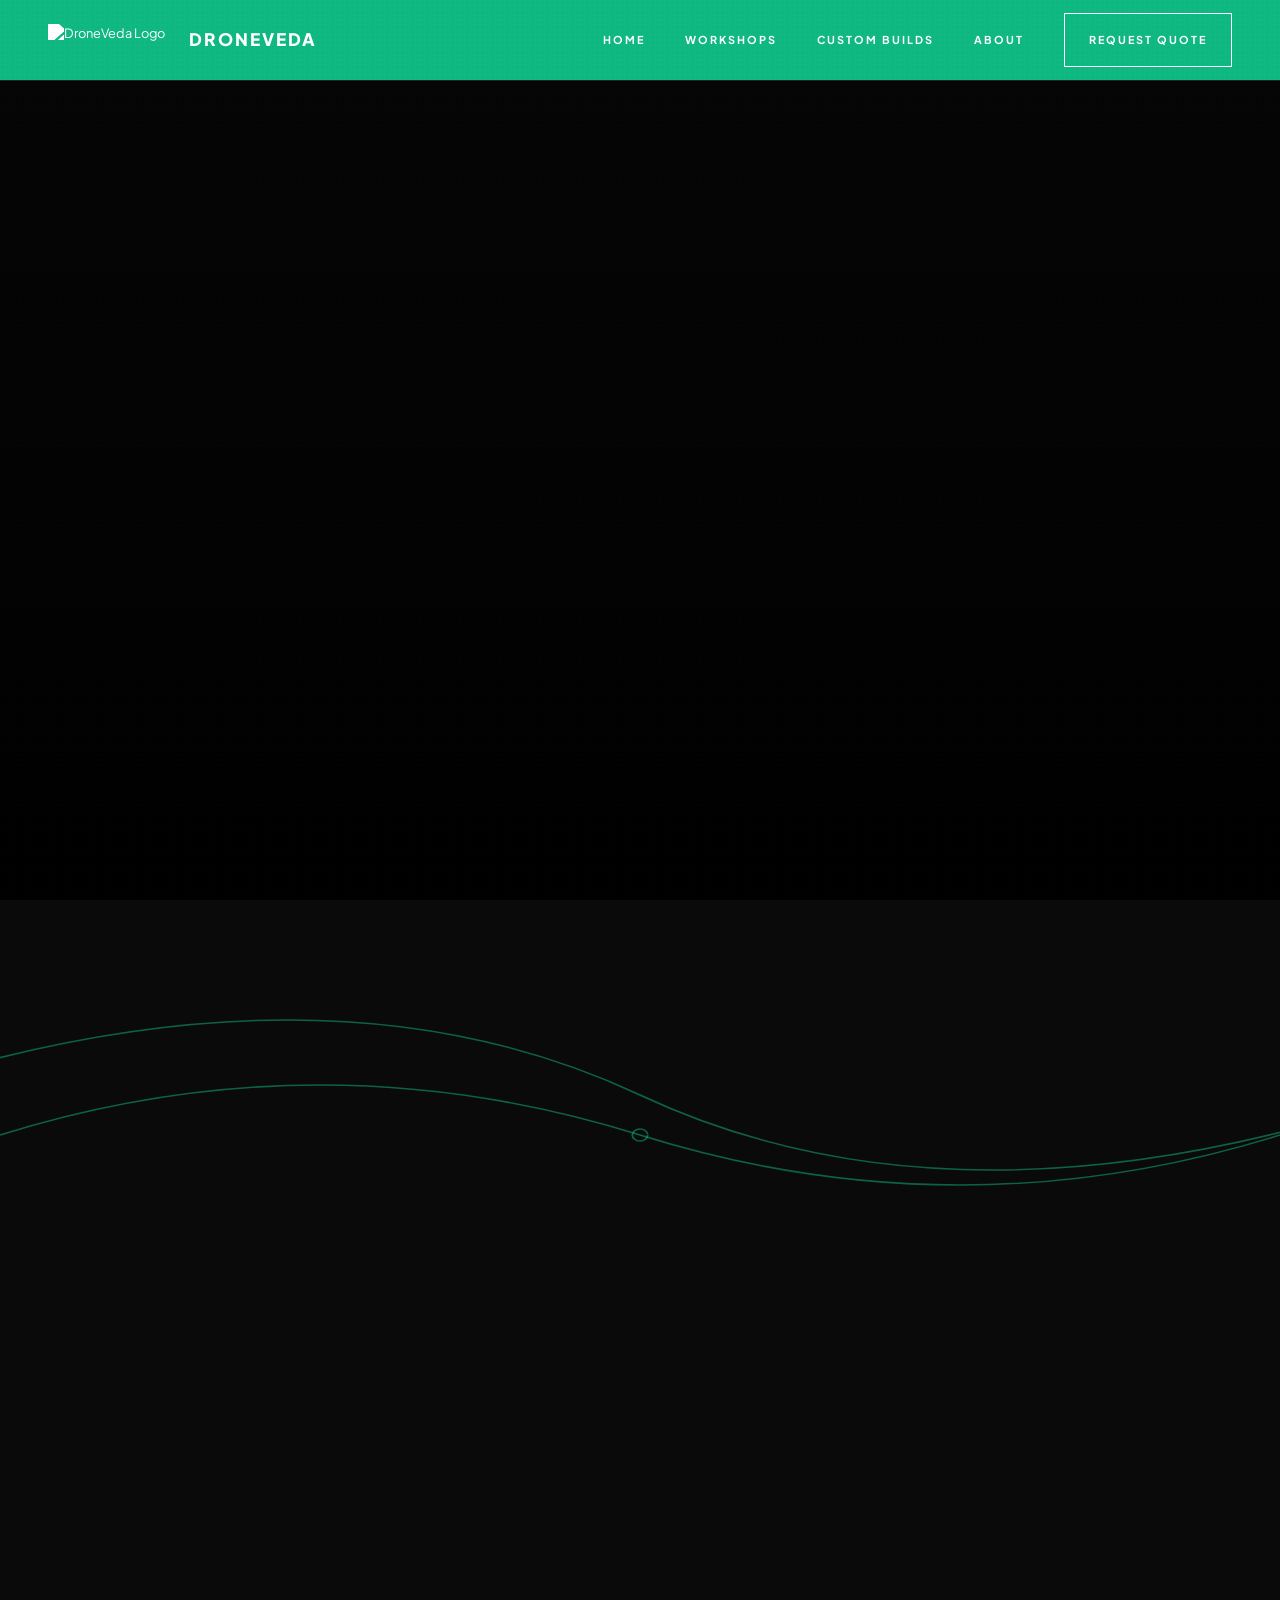
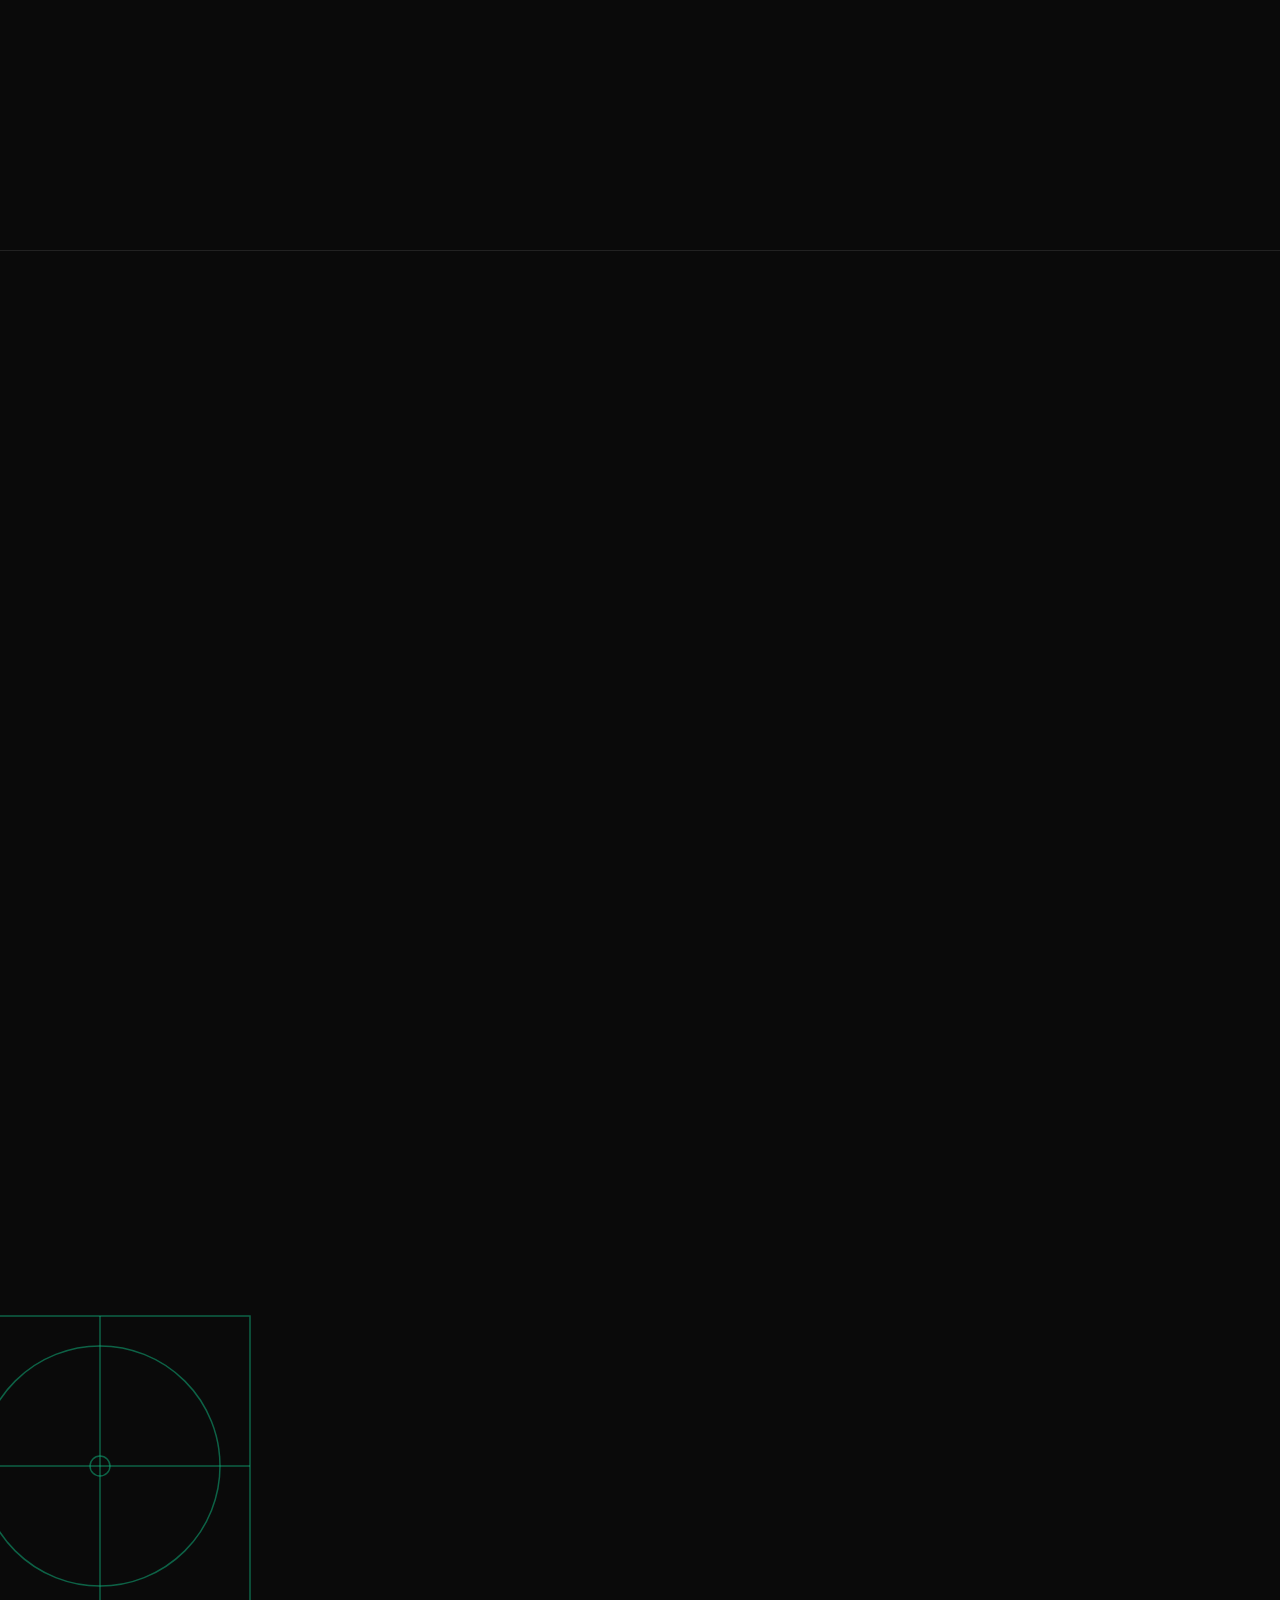
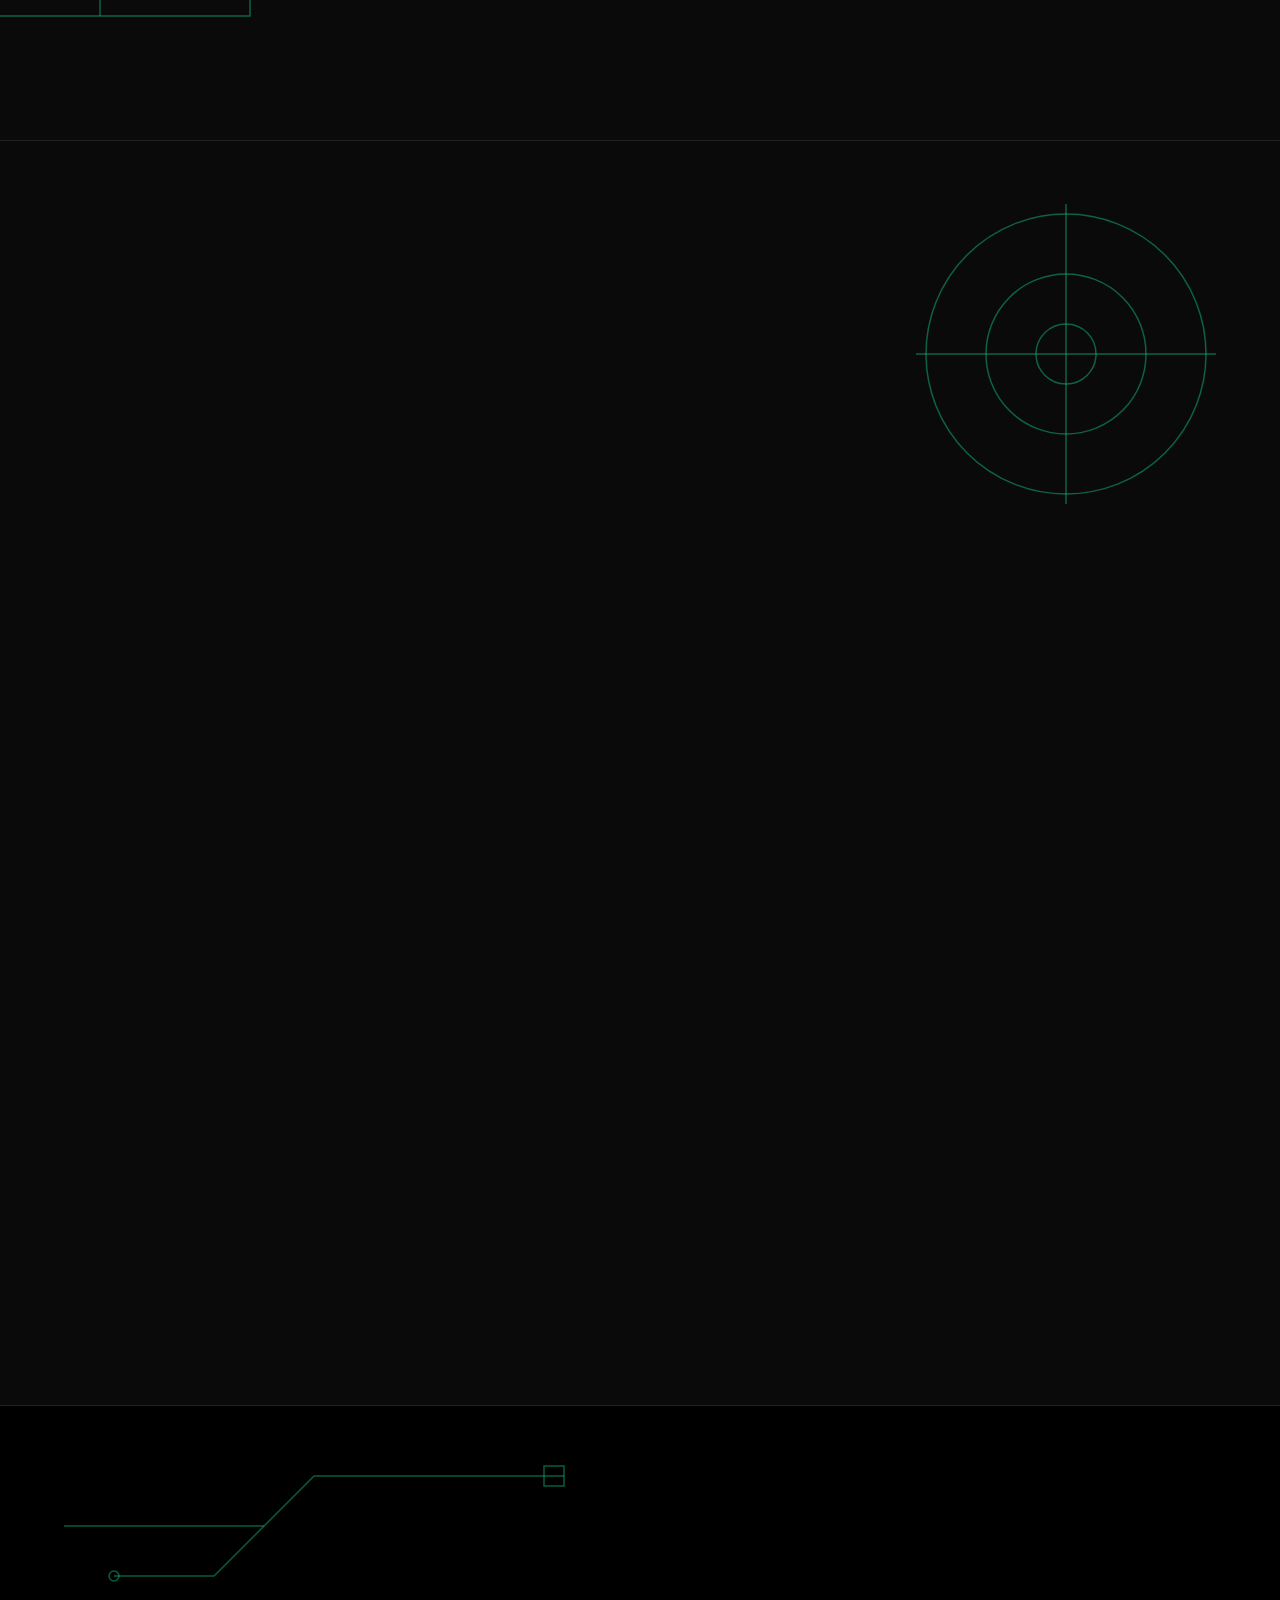
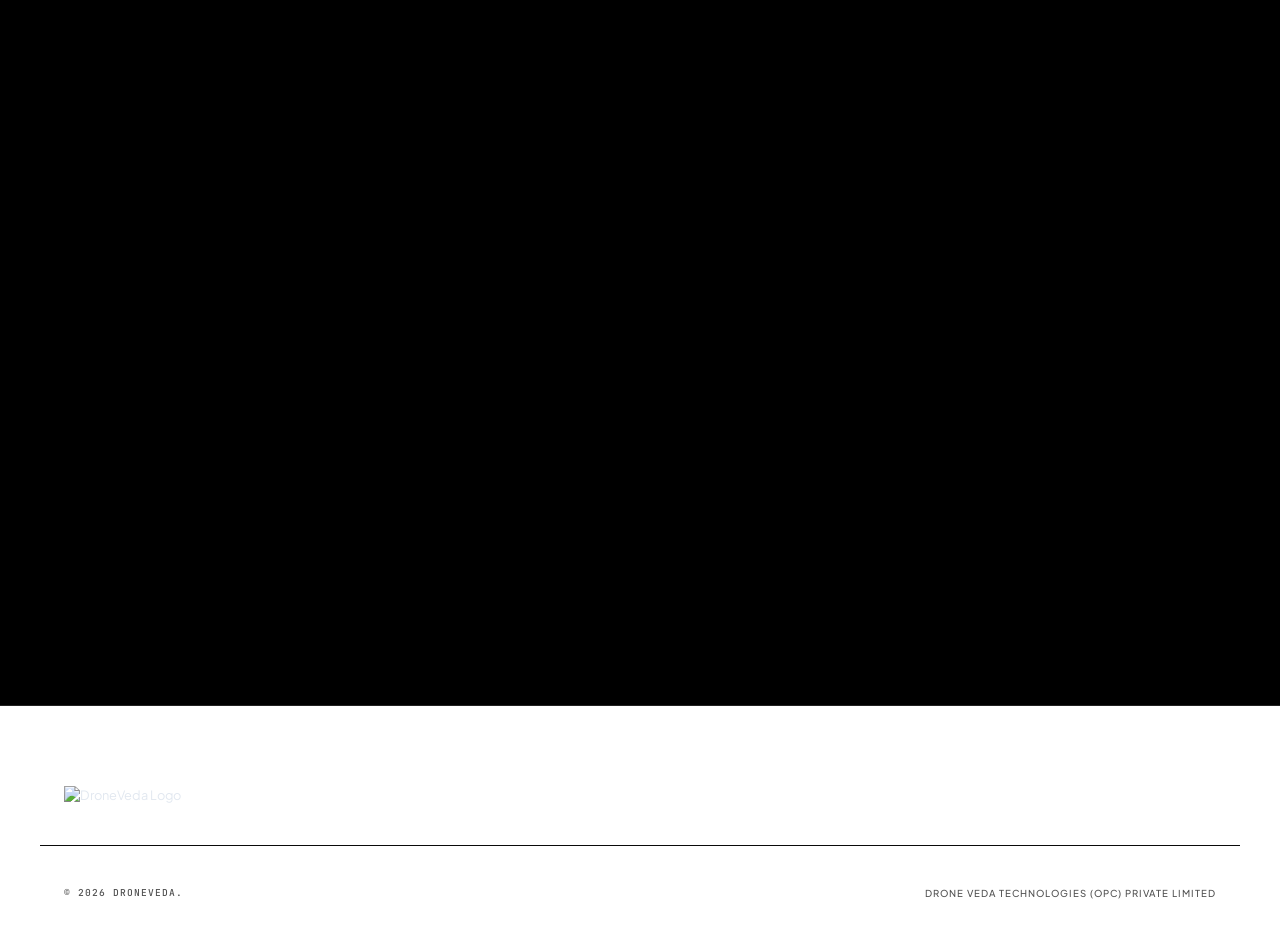
==== commit 5dd47242: "Add DroneVeda-web files" ====
--- a/index.html
+++ b/index.html
@@ -4,23 +4,22 @@
 <head>
   <meta charset="UTF-8">
   <meta name="viewport" content="width=device-width, initial-scale=1.0">
-  <meta name="description"
-    content="Drone Veda - Commercial UAV systems, custom industrial drones, autonomous agriculture, and institutional robotics training.">
-  <title>DRONE VEDA | Intelligence in every flight.</title>
+  <meta name="description" content="DroneVeda - Commercial UAV systems, custom industrial drones, autonomous agriculture, and institutional robotics training.">
+  <title>DRONEVEDA | Intelligence in every flight.</title>
 
   <link rel="preconnect" href="https://fonts.googleapis.com">
   <link rel="preconnect" href="https://fonts.gstatic.com" crossorigin>
-  <link
-    href="https://fonts.googleapis.com/css2?family=Playfair+Display:ital,wght@0,400;0,700;1,400&family=Plus+Jakarta+Sans:wght@300;400;500;600;700;800&family=JetBrains+Mono:wght@400;700&display=swap"
-    rel="stylesheet">
-  <link rel="stylesheet" href="assets/css/style.css">
+  <link href="https://fonts.googleapis.com/css2?family=Playfair+Display:ital,wght@0,400;0,700;1,400&family=Plus+Jakarta+Sans:wght@300;400;500;600;700;800&family=JetBrains+Mono:wght@400;700&display=swap" rel="stylesheet">
+  <link rel="stylesheet" href="style.css">
 </head>
 
 <body>
+
   <header class="navbar">
     <div class="nav-container">
-      <a href="index.html" class="nav-logo">
-        <span class="logo-text">DRONE VEDA</span>
+      <a href="#home" class="nav-logo">
+        <img src="public/logo - Copy.png" alt="DroneVeda Logo" style="height: 32px; filter: brightness(0) invert(1); margin-right: 12px;">
+        <span class="logo-text">DRONEVEDA</span>
       </a>
 
       <button class="mobile-toggle" aria-label="Toggle Menu" aria-expanded="false">
@@ -30,12 +29,11 @@
       </button>
 
       <nav class="nav-menu">
-        <a href="index.html" class="nav-link active">HOME</a>
-        <a href="pages/workshops.html" class="nav-link">WORKSHOPS</a>
-        <a href="pages/products.html" class="nav-link">PRODUCTS</a>
-        <a href="pages/gallery.html" class="nav-link">GALLERY</a>
-        <a href="pages/about.html" class="nav-link">ABOUT</a>
-        <a href="index.html#contact" class="btn">REQUEST QUOTE</a>
+        <a href="#home" class="nav-link active">HOME</a>
+        <a href="#workshops" class="nav-link">WORKSHOPS</a>
+        <a href="#custom-builds" class="nav-link">CUSTOM BUILDS</a>
+        <a href="#about" class="nav-link">ABOUT</a>
+        <a href="#contact" class="btn">REQUEST QUOTE</a>
       </nav>
     </div>
   </header>
@@ -43,101 +41,295 @@
   <div class="noise-overlay"></div>
 
   <main style="position: relative; overflow-x: clip;">
+    <div class="reveal" style="position: absolute; top: 16%; left: -5%; font-size: 15rem; font-family: var(--font-serif); font-weight: 700; color: rgba(255,255,255,0.02); z-index: 1; white-space: nowrap;">
+      AEROSPACE</div>
+    <div class="reveal" style="position: absolute; top: 32%; left: -5%; font-size: 15rem; font-family: var(--font-serif); font-weight: 700; color: rgba(255,255,255,0.02); z-index: 1; white-space: nowrap;">
+      UAV x DRONES</div>
+    <div class="reveal" style="position: absolute; top: 70%; left: -5%; font-size: 15rem; font-family: var(--font-serif); font-weight: 700; color: rgba(255,255,255,0.02); z-index: 1; white-space: nowrap;">
+      ENGINEERING</div>
+
     <div>
-
       <section id="home" class="hero-section">
-        <div class="reveal"
-          style="position: absolute; top: 30%; left: -5%; font-size: 15rem; font-family: var(--font-serif); font-weight: 700; color: rgba(255,255,255,0.02); z-index: 0; white-space: nowrap; pointer-events: none;">
-          AEROSPACE</div>
-
         <div class="hero-video-container">
-          <video src="assets/img/drone_loop.mp4" class="hero-video" autoplay loop muted playsinline
-            style="object-position: center;"></video>
+          <video src="public/drone_loop.mp4" class="hero-video" autoplay loop muted playsinline style="object-position: center;"></video>
           <div class="hero-overlay"></div>
         </div>
 
         <div class="hero-content container reveal">
-          <h1 class="hero-title reveal">DRONE VEDA</h1>
-          <h2 class="hero-badge reveal" style="font-family: var(--font-mono); letter-spacing: 2px;">INTELLIGENCE
-            IN EVERY FLIGHT</h2>
-          <p class="hero-subtitle reveal">Pioneering UAV education, autonomous agriculture and precision drone
-            solutions for tomorrow.</p>
-
-          <div class="hero-actions reveal">
-            <a href="index.html#contact" class="btn">BOOK AN APPOINTMENT</a>
-          </div>
-        </div>
-      </section>
-
-      <section class="section orb-section" style="padding-top: 80px; padding-bottom: 120px;">
-        <div class="reveal"
-          style="position: absolute; top: 30%; left: -5%; font-size: 15rem; font-family: var(--font-serif); font-weight: 700; color: rgba(255,255,255,0.02); z-index: 0; white-space: nowrap; pointer-events: none;">
-          UAV x DRONES</div>
-
-        <div class="container">
-          <div class="section-header reveal"
-            style="margin-bottom: 60px; text-align: center; max-width: 600px; margin-left: auto; margin-right: auto;">
-            <h2 class="section-title reveal">EXPLORE DRONE VEDA</h2>
-            <p class="section-desc reveal">Explore how we are building the future of autonomous flight and
-              robotics training.</p>
+          <h1 class="hero-title">DRONEVEDA</h1>
+          <h2 class="hero-badge" style="font-family: var(--font-mono); letter-spacing: 2px;">INTELLIGENCE IN EVERY FLIGHT</h2>
+          <p class="hero-subtitle">Pioneering UAV education, autonomous agriculture and precision drone solutions for tomorrow.</p>
+
+          <div class="hero-actions">
+            <a href="#contact" class="btn">START A PROJECT</a>
+          </div>
+        </div>
+      </section>
+
+      <section id="workshops" class="section orb-section" style="padding-top: 180px; padding-bottom: 180px; position: relative;">
+        <svg class="vox-element vox-wave" width="100%" height="200" viewBox="0 0 1000 200" preserveAspectRatio="none" style="left: 0; top: 10%;">
+          <path d="M -100 100 Q 250 -50 500 100 T 1100 100" pathLength="100" stroke-dasharray="4 8" />
+          <path d="M 0 140 Q 250 40 500 140 T 1000 140" pathLength="100" />
+          <circle cx="500" cy="140" r="6" pathLength="100" fill="var(--logo-green)" />
+        </svg>
+
+        <div class="container" style="position: relative; z-index: 1;">
+          <div class="section-header reveal">
+            <span class="section-label">HANDS-ON TRAINING</span>
+            <h2 class="section-title">DRONE WORKSHOPS</h2>
+            <p class="section-desc">Structured programs for aspiring drone engineers: from first principles to real-world autonomous systems.</p>
           </div>
 
           <div class="projects-grid reveal-group">
             <div class="reveal-item">
-              <div class="trust-box glass-card"
-                style="padding: 40px; border-radius: 8px; display: flex; flex-direction: column; height: 100%;">
-                <h3 class="trust-title text-accent"
-                  style="font-size: 1.4rem; margin-bottom: 16px; font-family: var(--font-family);">TRAINING</h3>
-                <p class="trust-desc" style="margin-bottom: 24px; font-size: 1rem; flex-grow: 1;">Structured training
-                  programs for
-                  aspiring engineers. Learn everything from basic quadcopter assembly to advanced PID tuning and
-                  autonomous GPS missions.</p>
-                <a href="pages/workshops.html" class="btn">EXPLORE TIERS</a>
-              </div>
-            </div>
-            <div class="reveal-item">
-              <div class="trust-box glass-card"
-                style="padding: 40px; border-radius: 8px; display: flex; flex-direction: column; height: 100%;">
-                <h3 class="trust-title text-accent"
-                  style="font-size: 1.4rem; margin-bottom: 16px; font-family: var(--font-family);">MANUFACTURING</h3>
-                <p class="trust-desc" style="margin-bottom: 24px; font-size: 1rem; flex-grow: 1;">Bespoke UAV
-                  manufacturing tailored
-                  for specialized industries. We engineer heavy-lift agricultural sprayers and LiDAR-equipped industrial
-                  mapping drones.</p>
-                <a href="pages/products.html" class="btn">VIEW SPECS</a>
-              </div>
-            </div>
-            <div class="reveal-item">
-              <div class="trust-box glass-card"
-                style="padding: 40px; border-radius: 8px; display: flex; flex-direction: column; height: 100%;">
-                <h3 class="trust-title text-accent"
-                  style="font-size: 1.4rem; margin-bottom: 16px; font-family: var(--font-family);">THE TEAM</h3>
-                <p class="trust-desc" style="margin-bottom: 24px; font-size: 1rem; flex-grow: 1;">Meet the core
-                  aerospace engineers
-                  behind Drone Veda. Operating custom assembly, testing, and training facilities to guarantee precision
-                  in every mission.</p>
-                <a href="pages/about.html" class="btn">MEET THE TEAM</a>
-              </div>
-            </div>
-          </div>
-        </div>
-      </section>
-
-
-
-      <section id="contact" class="section contact-section bg-alt"
-        style="padding-top: 180px; padding-bottom: 180px; position: relative;">
-        <div class="reveal"
-          style="position: absolute; top: 30%; left: -5%; font-size: 15rem; font-family: var(--font-serif); font-weight: 700; color: rgba(255,255,255,0.02); z-index: 0; white-space: nowrap; pointer-events: none;">
-          ENGINEERING</div>
-
-        <div class="container">
+              <div class="tier-card glass-card">
+                <div class="tier-header">
+                  <span class="tier-name" style="font-family: var(--font-mono);">BEGINNER</span>
+                  <h3 class="tier-title" style="font-family: var(--font-family);">Build & Fly</h3>
+                  <p class="tier-audience">School students & beginners</p>
+                </div>
+                <p class="tier-desc">Assemble a quadcopter from scratch, learn every component's role, and experience live flight control.</p>
+                <ul class="tier-features">
+                  <li>Full quadcopter assembly from kit</li>
+                  <li>Real-time flight control practice</li>
+                  <li>Take-home drone included</li>
+                </ul>
+              </div>
+            </div>
+
+            <div class="reveal-item">
+              <div class="tier-card border-accent glass-card">
+                <div class="tier-header">
+                  <span class="tier-name" style="font-family: var(--font-mono);">INTERMEDIATE</span>
+                  <h3 class="tier-title" style="font-family: var(--font-family);">Tune & Control</h3>
+                  <p class="tier-audience">Students ready to go deeper</p>
+                </div>
+                <p class="tier-desc">Dive into flight controller calibration, ESC tuning, and motor dynamics. Write basic control logic for autonomous stability.</p>
+                <ul class="tier-features">
+                  <li>Component deep-dive (FC, ESC, motors)</li>
+                  <li>Calibration & PID tuning</li>
+                  <li>Intro to drone programming</li>
+                </ul>
+              </div>
+            </div>
+
+            <div class="reveal-item">
+              <div class="tier-card glass-card">
+                <div class="tier-header">
+                  <span class="tier-name" style="font-family: var(--font-mono);">ADVANCED</span>
+                  <h3 class="tier-title" style="font-family: var(--font-family);">Autonomous UAVs</h3>
+                  <p class="tier-audience">Engineering professionals</p>
+                </div>
+                <p class="tier-desc">Explore professional UAV systems. Learn GPS integration, mission planning, and industry-grade flight controllers.</p>
+                <ul class="tier-features">
+                  <li>GPS & autonomous mission planning</li>
+                  <li>Industry systems (AgriDrones, LiDAR)</li>
+                  <li>Real-world field deployment session</li>
+                </ul>
+              </div>
+            </div>
+          </div>
+        </div>
+      </section>
+
+      <section id="custom-builds" class="section bg-alt" style="padding-top: 180px; padding-bottom: 180px; position: relative;">
+        <svg class="vox-element vox-blueprint" width="400" height="400" viewBox="0 0 400 400" style="left: -100px; bottom: 5%;">
+          <rect x="50" y="50" width="300" height="300" pathLength="100" />
+          <path d="M 50 200 L 350 200" pathLength="100" />
+          <path d="M 200 50 L 200 350" pathLength="100" />
+          <circle cx="200" cy="200" r="120" pathLength="100" stroke-dasharray="5 15" />
+          <circle cx="200" cy="200" r="10" pathLength="100" fill="var(--text-primary)"/>
+        </svg>
+
+        <div class="container" style="position: relative; z-index: 1;">
+          <div class="section-header reveal">
+            <span class="section-label">MANUFACTURING</span>
+            <h2 class="section-title">CUSTOM BUILDS</h2>
+            <p class="section-desc">End-to-end design and manufacturing of bespoke UAV systems for specialized industries.</p>
+          </div>
+
+          <div class="projects-grid reveal-group" style="margin-bottom: 120px;">
+            <div class="reveal-item">
+              <div class="tier-card glass-card" style="padding: 0; overflow: hidden;">
+                <div class="project-image-wrapper">
+                  <img src="public/drone1.jpeg" class="project-img" alt="Agricultural Drones">
+                </div>
+                <div style="padding: 40px; display: flex; flex-direction: column; flex-grow: 1;">
+                  <div class="tier-header">
+                    <span class="tier-name" style="font-family: var(--font-mono);">AGRI ASTRA V1</span>
+                    <h3 class="tier-title" style="font-family: var(--font-family);">Agricultural Drones</h3>
+                  </div>
+                  <p class="tier-desc">Heavy-lift quadcopters and hexacopters engineered for precision crop spraying, multispectral imaging, and systematic field monitoring.</p>
+                </div>
+              </div>
+            </div>
+
+            <div class="reveal-item">
+              <div class="tier-card glass-card" style="padding: 0; overflow: hidden;">
+                <div class="project-image-wrapper">
+                  <img src="public/rover.jpeg" class="project-img" alt="RC Agri Rovers">
+                </div>
+                <div style="padding: 40px; display: flex; flex-direction: column; flex-grow: 1;">
+                  <div class="tier-header">
+                    <span class="tier-name" style="font-family: var(--font-mono);">AUTONOMOUS AGRI ROVER</span>
+                    <h3 class="tier-title" style="font-family: var(--font-family);">RC Agri Rovers</h3>
+                  </div>
+                  <p class="tier-desc">Remote-controlled ground rovers designed to navigate complex terrain, conduct soil analysis, and perform targeted ground-level spraying.</p>
+                </div>
+              </div>
+            </div>
+
+            <div class="reveal-item">
+              <div class="tier-card glass-card" style="padding: 0; overflow: hidden;">
+                <div class="project-image-wrapper">
+                  <img src="public/drone2.jpeg" class="project-img" alt="Industrial UAVs">
+                </div>
+                <div style="padding: 40px; display: flex; flex-direction: column; flex-grow: 1;">
+                  <div class="tier-header">
+                    <span class="tier-name" style="font-family: var(--font-mono);">TRINETRA X1</span>
+                    <h3 class="tier-title" style="font-family: var(--font-family);">Industrial UAVs</h3>
+                  </div>
+                  <p class="tier-desc">LiDAR and thermal-equipped drones for construction site mapping, infrastructure inspection, and search-and-rescue operations.</p>
+                </div>
+              </div>
+            </div>
+          </div>
+
+          <div class="section-header reveal">
+            <span class="section-label">OUR PROCESS</span>
+            <h2 class="section-title">HOW WE BUILD</h2>
+            <p class="section-desc">Every build starts with understanding your operational environment, payload requirements, and mission profile.</p>
+          </div>
+
+          <div class="grid-4 reveal-group">
+            <div class="reveal-item">
+              <div class="trust-box glass-card">
+                <h3 class="trust-title" style="font-family: var(--font-family);">01 / DISCOVERY</h3>
+                <p class="trust-desc">We understand your environment, payload, and mission requirements.</p>
+              </div>
+            </div>
+            <div class="reveal-item">
+              <div class="trust-box glass-card">
+                <h3 class="trust-title" style="font-family: var(--font-family);">02 / PROTOTYPE</h3>
+                <p class="trust-desc">CAD modeling, component selection, and rapid prototype builds.</p>
+              </div>
+            </div>
+            <div class="reveal-item">
+              <div class="trust-box glass-card">
+                <h3 class="trust-title" style="font-family: var(--font-family);">03 / TESTING</h3>
+                <p class="trust-desc">Controlled test flights with live data logging and iteration.</p>
+              </div>
+            </div>
+            <div class="reveal-item">
+              <div class="trust-box glass-card">
+                <h3 class="trust-title" style="font-family: var(--font-family);">04 / DELIVERY</h3>
+                <p class="trust-desc">Handover with training, documentation, and ongoing support.</p>
+              </div>
+            </div>
+          </div>
+        </div>
+      </section>
+
+      <section id="about" class="section" style="padding-top: 180px; padding-bottom: 180px; position: relative;">
+        <svg class="vox-element vox-radar" width="300" height="300" viewBox="0 0 300 300" style="right: 5%; top: 5%;">
+          <path d="M 150 0 L 150 300" pathLength="100" />
+          <path d="M 0 150 L 300 150" pathLength="100" />
+          <circle cx="150" cy="150" r="140" pathLength="100" />
+          <circle cx="150" cy="150" r="80" pathLength="100" stroke-dasharray="10 10" />
+          <circle cx="150" cy="150" r="30" pathLength="100" />
+        </svg>
+
+        <div class="container" style="position: relative; z-index: 1;">
+          <div class="about-grid" style="margin-bottom: 120px; align-items: center;">
+            <div class="about-content reveal">
+              <span class="section-label">MISSION</span>
+              <h2 class="section-title" style="text-transform: none;">Who We Are</h2>
+              <p class="about-text">DroneVeda is an innovative technology company specializing in the design, development, and deployment of advanced Unmanned Aerial Vehicles (UAVs).</p>
+              <p class="about-text">Founded by a team of passionate engineers and drone enthusiasts, we are dedicated to pushing the boundaries of what's possible in autonomous flight and robotics.</p>
+            </div>
+
+            <div class="about-cards reveal-group" style="display: flex; flex-direction: column; gap: 20px;">
+              <div class="reveal-item">
+                <div class="feature-card glass-card" style="padding: 32px; display: flex; gap: 24px; align-items: center;">
+                  <div class="icon" style="color: var(--logo-green); flex-shrink: 0; display: flex; align-items: center; justify-content: center; width: 56px; height: 56px; background: rgba(16, 185, 129, 0.1); border-radius: 50%;">
+                    <svg width="28" height="28" viewBox="0 0 24 24" fill="none" stroke="currentColor" stroke-width="2" stroke-linecap="round" stroke-linejoin="round">
+                      <circle cx="12" cy="12" r="10"></circle>
+                      <circle cx="12" cy="12" r="6"></circle>
+                      <circle cx="12" cy="12" r="2"></circle>
+                    </svg>
+                  </div>
+                  <div>
+                    <h4 style="font-size: 1.15rem; font-weight: 700; color: var(--text-primary); margin-bottom: 6px; font-family: var(--font-family);">Our Mission</h4>
+                    <p style="color: var(--text-muted); font-size: 0.95rem; line-height: 1.5; margin: 0;">To provide accessible, high-performance drone solutions that empower students and industries alike.</p>
+                  </div>
+                </div>
+              </div>
+
+              <div class="reveal-item">
+                <div class="feature-card glass-card" style="padding: 32px; display: flex; gap: 24px; align-items: center;">
+                  <div class="icon" style="color: var(--logo-green); flex-shrink: 0; display: flex; align-items: center; justify-content: center; width: 56px; height: 56px; background: rgba(16, 185, 129, 0.1); border-radius: 50%;">
+                    <svg width="28" height="28" viewBox="0 0 24 24" fill="none" stroke="currentColor" stroke-width="2" stroke-linecap="round" stroke-linejoin="round">
+                      <path d="M9 18h6"></path>
+                      <path d="M10 22h4"></path>
+                      <path d="M15.09 14c.18-.98.65-1.74 1.41-2.5A4.65 4.65 0 0 0 18 8 6 6 0 0 0 6 8c0 1.5.8 2.8 2 3.5.75.75 1.23 1.52 1.41 2.5"></path>
+                    </svg>
+                  </div>
+                  <div>
+                    <h4 style="font-size: 1.15rem; font-weight: 700; color: var(--text-primary); margin-bottom: 6px; font-family: var(--font-family);">Innovation First</h4>
+                    <p style="color: var(--text-muted); font-size: 0.95rem; line-height: 1.5; margin: 0;">Constantly pushing the boundaries of autonomous flight and custom robotics design.</p>
+                  </div>
+                </div>
+              </div>
+            </div>
+          </div>
+
+          <div class="section-header reveal" style="text-align: center; margin-left: auto; margin-right: auto; margin-top: 200px;">
+            <h2 class="section-title">LEADERSHIP & ENGINEERING</h2>
+            <p class="section-desc">Engineered to deliver results. We operate custom assembly, testing, and training facilities to guarantee precision and safety across every mission.</p>
+          </div>
+
+          <div class="projects-grid reveal-group">
+            <div class="reveal-item">
+              <div class="project-card glass-card" style="padding: 40px; text-align: center; display: flex; flex-direction: column; align-items: center;">
+                <h4 style="font-size: 1.25rem; font-weight: 700; text-transform: uppercase; margin-bottom: 6px; font-family: var(--font-family);">ABHIJAY SINGH</h4>
+                <p style="color: var(--logo-green); font-size: 0.85rem; letter-spacing: 1px; text-transform: uppercase; margin-bottom: 16px; font-family: var(--font-mono);">CHIEF EXECUTIVE OFFICER</p>
+                <p style="font-size: 0.95rem; line-height: 1.6;">Leads institutional collaborations, business operations, and commercial strategy scaling.</p>
+              </div>
+            </div>
+
+            <div class="reveal-item">
+              <div class="project-card glass-card" style="padding: 40px; text-align: center; display: flex; flex-direction: column; align-items: center;">
+                <h4 style="font-size: 1.25rem; font-weight: 700; text-transform: uppercase; margin-bottom: 6px; font-family: var(--font-family);">YASH SAMBARE</h4>
+                <p style="color: var(--logo-green); font-size: 0.85rem; letter-spacing: 1px; text-transform: uppercase; margin-bottom: 16px; font-family: var(--font-mono);">CHIEF TECHNOLOGY OFFICER</p>
+                <p style="font-size: 0.95rem; line-height: 1.6;">Heads UAV custom research, autopilot firmware customization, and electronic payloads.</p>
+              </div>
+            </div>
+
+            <div class="reveal-item">
+              <div class="project-card glass-card" style="padding: 40px; text-align: center; display: flex; flex-direction: column; align-items: center;">
+                <h4 style="font-size: 1.25rem; font-weight: 700; text-transform: uppercase; margin-bottom: 6px; font-family: var(--font-family);">SETHU SARAVANAN</h4>
+                <p style="color: var(--logo-green); font-size: 0.85rem; letter-spacing: 1px; text-transform: uppercase; margin-bottom: 16px; font-family: var(--font-mono);">CHIEF OPERATING OFFICER</p>
+                <p style="font-size: 0.95rem; line-height: 1.6;">Supervises procurement logistics, standard manufacturing guidelines, and ground deployments.</p>
+              </div>
+            </div>
+          </div>
+        </div>
+      </section>
+
+      <section id="contact" class="section contact-section bg-alt" style="padding-top: 180px; padding-bottom: 180px; position: relative;">
+        <svg class="vox-element vox-circuit" width="500" height="150" viewBox="0 0 500 150" style="left: 5%; top: 5%;">
+          <path d="M 0 75 L 200 75 L 250 25 L 500 25" pathLength="100" />
+          <path d="M 50 125 L 150 125 L 200 75" pathLength="100" stroke-dasharray="5 5" />
+          <rect x="480" y="15" width="20" height="20" pathLength="100" fill="var(--logo-green)"/>
+          <circle cx="50" cy="125" r="5" pathLength="100" />
+        </svg>
+
+        <div class="container" style="position: relative; z-index: 1;">
           <div class="contact-grid">
             <div class="contact-text-col reveal">
-              <span class="section-label reveal">CONNECT</span>
-              <h2 class="section-title reveal">BOOK AN APPOINTMENT</h2>
-              <p class="section-desc reveal">Connect with our engineering office to discuss custom hardware
-                setups, field deployments, or curriculum partnerships.</p>
+              <span class="section-label">CONNECT</span>
+              <h2 class="section-title">START A PROJECT</h2>
+              <p class="section-desc">Connect with our engineering office to discuss custom hardware setups, field deployments, or curriculum partnerships.</p>
             </div>
 
             <div class="contact-form-col reveal">
@@ -146,13 +338,11 @@
                   <div style="display: grid; grid-template-columns: 1fr 1fr; gap: 20px;">
                     <div class="form-group">
                       <label class="form-label" style="font-family: var(--font-mono);">FULL NAME</label>
-                      <input type="text" name="name" class="form-control" required
-                        style="font-family: var(--font-family);">
+                      <input type="text" name="name" class="form-control" required style="font-family: var(--font-family);">
                     </div>
                     <div class="form-group">
                       <label class="form-label" style="font-family: var(--font-mono);">EMAIL ADDRESS</label>
-                      <input type="email" name="email" class="form-control" required
-                        style="font-family: var(--font-family);">
+                      <input type="email" name="email" class="form-control" required style="font-family: var(--font-family);">
                     </div>
                   </div>
                   <div style="display: grid; grid-template-columns: 1fr 1fr; gap: 20px;">
@@ -167,74 +357,31 @@
                   </div>
                   <div class="form-group">
                     <label class="form-label" style="font-family: var(--font-mono);">PROJECT DETAILS / MESSAGE</label>
-                    <textarea name="message" class="form-control" rows="4" required
-                      style="font-family: var(--font-family); resize: vertical;"></textarea>
-                  </div>
-                  <button type="submit" id="submitBtn" class="btn btn-primary btn-block"
-                    style="font-family: var(--font-mono); width: 100%;">SUBMIT INQUIRY</button>
+                    <textarea name="message" class="form-control" rows="4" required style="font-family: var(--font-family); resize: vertical;"></textarea>
+                  </div>
+                  <button type="submit" id="submitBtn" class="btn btn-primary btn-block" style="font-family: var(--font-mono); width: 100%;">SUBMIT INQUIRY</button>
                 </form>
-
                 <div id="formStatus" class="form-status-box" style="display: none;"></div>
               </div>
             </div>
           </div>
         </div>
       </section>
-      <div class="page-navigation"
-        style="display: flex; justify-content: space-between; max-width: 1200px; margin: 0 auto; padding: 40px 20px;">
-        <div></div>
-        <a href="pages/workshops.html" class="btn"
-          style="background: transparent; border: 1px solid var(--border-color);">NEXT: WORKSHOPS &rarr;</a>
-      </div>
-
-      <footer class="modern-footer">
-        <div class="footer-top container">
-          <div class="footer-brand" style="display: flex; flex-direction: column; gap: 10px;">
-            <h1 class="huge-footer-text" style="font-size: 8vw; margin-bottom: 0; margin-top: -10px;">DRONE VEDA</h1>
-            <div class="footer-tagline-huge">
-              Intelligence in every flight
-            </div>
-          </div>
-          <div class="footer-links-grid">
-            <div class="footer-column">
-              <h4 class="footer-col-title">Navigation</h4>
-              <a href="index.html" class="footer-link">Home</a>
-              <a href="pages/workshops.html" class="footer-link">Workshops</a>
-              <a href="pages/products.html" class="footer-link">Products</a>
-              <a href="pages/gallery.html" class="footer-link">Gallery</a>
-              <a href="pages/about.html" class="footer-link">About</a>
-            </div>
-            <div class="footer-column">
-              <h4 class="footer-col-title">Services</h4>
-              <a href="pages/products.html" class="footer-link">Custom Builds</a>
-              <a href="pages/products.html" class="footer-link">Drone Kits</a>
-              <a href="pages/workshops.html" class="footer-link">Training</a>
-            </div>
-          </div>
-        </div>
-
-
-
-        <div class="footer-bottom-bar container">
-          <div style="display: flex; flex-direction: column; gap: 4px;">
-            <a href="index.html" class="footer-logo-small">
-              <img src="assets/img/logo-footer.png" alt="Drone Veda" style="height: 64px;">
-            </a>
-            <span style="font-size: 0.75rem; color: var(--text-muted); font-family: var(--font-mono);">CIN:
-              U71100MR2026OPC476801</span>
-          </div>
-          <div class="footer-legal-links">
-            <a href="pages/about.html" class="footer-link-small">About Drone Veda</a>
-            <a href="pages/privacy.html" class="footer-link-small">Privacy</a>
-            <a href="pages/terms.html" class="footer-link-small">Terms</a>
-            <a href="index.html#contact" class="footer-link-small">Contact</a>
-          </div>
+
+      <footer class="footer">
+        <div class="footer-image-block container" style="margin-bottom: 40px;">
+          <img src="public/logo-footer.png" alt="DroneVeda Logo" style="max-width: 500px; height: auto; ">
+        </div>
+
+        <div class="footer-bottom container">
+          <p class="copyright" style="font-family: var(--font-mono);">&copy; 2026 DRONEVEDA.</p>
+          <p class="disclaimer">Drone Veda Technologies (OPC) Private Limited</p>
         </div>
       </footer>
     </div>
   </main>
 
-  <script src="assets/js/script.js"></script>
+  <script src="script.js"></script>
 </body>
 
 </html>
--- a/style.css
+++ b/style.css
@@ -0,0 +1,847 @@
+:root {
+  --bg-primary: #0a0a0a;
+  --bg-secondary: #0a0a0a;
+  --bg-tertiary: #0a0a0a;
+  --bg-alt: ;
+  --logo-green: #10b981; 
+  
+  --text-primary: #ffffff;
+  --text-secondary: #e2e8f0;
+  --text-muted: #8e8e93;
+  
+  --accent-color: var(--logo-green);
+  --accent-hover: #059669;
+  
+  --border-color: #222222;
+  --border-hover: #333333;
+  
+  --error-color: #fa4856;
+  --success-color: var(--logo-green);
+  
+  --glass-bg: rgba(10, 10, 10, 0.65);
+  --glass-border: rgba(255, 255, 255, 0.08);
+  --glass-shadow: 0 8px 32px 0 rgba(0, 0, 0, 0.5);
+  
+  --font-family: 'Plus Jakarta Sans', system-ui, -apple-system, sans-serif;
+  --font-serif: 'Playfair Display', serif;
+  --font-mono: 'JetBrains Mono', monospace;
+  
+  --transition-fast: 0.15s ease;
+  --transition-normal: 0.3s cubic-bezier(0.16, 1, 0.3, 1);
+  --transition-slow: 0.8s cubic-bezier(0.16, 1, 0.3, 1);
+  
+  --max-width: 1200px;
+}
+
+*, *::before, *::after {
+  box-sizing: border-box;
+  margin: 0;
+  padding: 0;
+}
+
+html {
+  font-size: 80%;
+  scroll-behavior: smooth;
+  scrollbar-width: thin;
+  scrollbar-color: var(--border-hover) var(--bg-primary);
+}
+
+/* FIXED: Changed overflow-x: hidden to overflow-x: clip */
+body {
+  font-family: var(--font-family);
+  background-color: var(--bg-primary);
+  color: var(--text-secondary);
+  line-height: 1.5;
+  overflow-x: clip; 
+  -webkit-font-smoothing: antialiased;
+  -moz-osx-font-smoothing: grayscale;
+}
+
+.noise-overlay {
+  position: fixed;
+  top: 0; left: 0; width: 100vw; height: 100vh;
+  pointer-events: none;
+  z-index: 9999;
+  opacity: 0.02; 
+  background-image: radial-gradient(rgb(23, 23, 23) 1px, transparent 1.5px);
+  background-size: 5px 5px;
+}
+
+.bg-alt {
+  background-color: var(--bg-alt) !important;
+}
+
+.bg-logo-green {
+  background: var(--logo-green) !important;
+}
+
+.bg-logo-green .section-title, 
+.bg-logo-green .section-label,
+.bg-logo-green .section-desc {
+  color: #ffffff;
+}
+.bg-logo-green .btn-primary {
+  border-color: #ffffff;
+  color: #ffffff;
+}
+.bg-logo-green .btn-primary:hover {
+  background-color: #ffffff;
+  color: var(--logo-green);
+}
+
+.text-accent {
+  color: var(--logo-green);
+}
+
+:focus-visible {
+  outline: 2px solid var(--text-primary);
+  outline-offset: 4px;
+}
+
+.container {
+  width: 100%;
+  max-width: var(--max-width);
+  margin: 0 auto;
+  padding: 0 24px;
+}
+
+.section {
+  padding: 120px 0;
+  border-bottom: 1px solid var(--border-color);
+  scroll-margin-top: 80px;
+  min-height: 100vh;
+  display: flex;
+  flex-direction: column;
+  justify-content: center;
+}
+
+@media (max-width: 768px) {
+  .section {
+    padding: 80px 0;
+    min-height: auto;
+  }
+}
+
+.bg-contrast {
+  background-color: var(--bg-tertiary) !important;
+}
+
+.spacious-divider {
+  border: 0;
+  height: 1px;
+  background: rgba(255, 255, 255, 0.1);
+  margin: 0 auto;
+  width: 90%;
+  max-width: var(--max-width);
+}
+
+.section-header {
+  max-width: 700px;
+  margin-bottom: 60px;
+}
+
+.section-label {
+  display: inline-block;
+  font-family: var(--font-mono);
+  font-size: 0.85rem;
+  font-weight: 700;
+  color: var(--logo-green);
+  text-transform: uppercase;
+  letter-spacing: 2px;
+  margin-bottom: 16px;
+}
+
+.section-title {
+  font-size: clamp(2.2rem, 4.5vw, 3.25rem);
+  font-weight: 800;
+  line-height: 1.1;
+  color: var(--text-primary);
+  margin-bottom: 20px;
+  letter-spacing: -0.02em;
+  text-transform: uppercase;
+}
+
+.section-desc {
+  font-size: 1.15rem;
+  color: var(--text-muted);
+  line-height: 1.6;
+  font-weight: 300;
+}
+
+h1, h2, h3, h4, h5, h6 {
+  color: var(--text-primary);
+  letter-spacing: -0.01em;
+}
+
+a {
+  color: inherit;
+  text-decoration: none;
+  transition: color var(--transition-fast);
+}
+
+.btn {
+  display: inline-flex !important;
+  align-items: center !important;
+  justify-content: center !important;
+  font-family: var(--font-family) !important;
+  font-size: 0.85rem !important;
+  font-weight: 700 !important;
+  text-transform: uppercase !important;
+  letter-spacing: 2px !important;
+  padding: 12px 24px !important;
+  cursor: pointer !important;
+  white-space: nowrap !important;
+  transition: all var(--transition-normal) !important;
+  
+  border: 1px solid #fff !important;
+  background-color: transparent !important;
+  color: #fff !important;
+  text-decoration: none !important;
+  
+  min-height: 54px !important;
+  position: relative !important;
+  overflow: hidden !important;
+  text-align: center !important;
+  width: auto !important;
+  box-shadow: none !important;
+}
+
+@media (max-width: 768px) {
+  .btn {
+    width: 100% !important;
+    padding: 16px 20px !important;
+  }
+}
+
+.btn:hover {
+  border-color: transparent !important;
+  color: #000 !important;
+  background-color: #fff !important;
+  box-shadow: none !important;
+}
+
+.btn:active {
+  background-color: var(--bg-primary) !important;
+  border-color: var(--bg-primary) !important;
+  color: var(--text-primary) !important;
+}
+
+.btn-block {
+  display: flex;
+  width: 100%;
+}
+
+.navbar {
+  position: fixed;
+  top: 0;
+  left: 0;
+  right: 0;
+  z-index: 100;
+  background-color: var(--logo-green);
+  backdrop-filter: blur(20px);
+  -webkit-backdrop-filter: blur(20px);
+  border-bottom: 1px solid var(--border-color);
+  transition: background-color var(--transition-normal), padding var(--transition-normal);
+}
+
+.nav-container {
+  display: flex;
+  align-items: center;
+  justify-content: space-between;
+  height: 80px;
+  max-width: 100%;
+  margin: 0 auto;
+  padding: 0 48px;
+}
+
+.nav-logo {
+  display: flex;
+  align-items: center;
+  gap: 12px;
+}
+
+.logo-text {
+  font-size: 1.35rem;
+  font-weight: 800;
+  letter-spacing: 2px;
+  color: var(--text-primary);
+}
+
+.nav-menu {
+  display: flex;
+  align-items: center;
+  gap: 40px;
+}
+
+.nav-link {
+  font-size: 0.85rem;
+  font-weight: 700;
+  text-transform: uppercase;
+  letter-spacing: 2px;
+  color: var(--text-primary);
+  padding: 8px 0;
+  position: relative;
+}
+
+.nav-link::after {
+  content: '';
+  position: absolute;
+  bottom: 0;
+  left: 0;
+  width: 100%;
+  height: 1px;
+  background-color: var(--text-primary);
+  transform: scaleX(0);
+  transform-origin: right;
+  transition: transform var(--transition-normal);
+}
+
+.nav-link:hover::after {
+  transform: scaleX(1);
+  transform-origin: left;
+}
+
+.mobile-toggle {
+  display: none;
+  flex-direction: column;
+  justify-content: space-between;
+  width: 20px;
+  height: 14px;
+  background: transparent;
+  border: none;
+  cursor: pointer;
+  z-index: 105;
+}
+
+.mobile-toggle .bar {
+  width: 100%;
+  height: 2px;
+  background-color: var(--text-primary);
+  transition: transform var(--transition-normal), opacity var(--transition-normal);
+}
+
+@media (max-width: 768px) {
+  .mobile-toggle {
+    display: flex;
+  }
+  
+  .nav-menu {
+    position: fixed;
+    top: 80px;
+    left: 0;
+    right: 0;
+    height: calc(100vh - 80px);
+    background-color: rgba(0, 0, 0, 0.85);
+    backdrop-filter: blur(20px);
+    -webkit-backdrop-filter: blur(20px);
+    flex-direction: column;
+    padding: 60px 24px;
+    gap: 32px;
+    transform: translateX(100%);
+    transition: transform var(--transition-normal);
+    z-index: 99;
+    border-top: 1px solid var(--border-color);
+  }
+  
+  .nav-menu.active {
+    transform: translateX(0);
+  }
+  
+  .nav-link {
+    width: 100%;
+    text-align: center;
+    font-size: 1.1rem;
+    letter-spacing: 3px;
+    padding: 12px 0;
+  }
+  
+  .nav-btn {
+    width: 100%;
+    text-align: center;
+    font-size: 1rem;
+    letter-spacing: 3px;
+    padding: 16px 0;
+    margin-top: 24px;
+  }
+  
+  .mobile-toggle[aria-expanded="true"] .bar:nth-child(1) {
+    transform: translateY(6px) rotate(45deg);
+  }
+  
+  .mobile-toggle[aria-expanded="true"] .bar:nth-child(2) {
+    opacity: 0;
+  }
+  
+  .mobile-toggle[aria-expanded="true"] .bar:nth-child(3) {
+    transform: translateY(-6px) rotate(-45deg);
+  }
+}
+
+.hero-section {
+  position: relative;
+  height: 100vh;
+  display: flex;
+  align-items: flex-end;
+  padding-bottom: 12%;
+  overflow: hidden;
+}
+
+.hero-video-container {
+  position: absolute;
+  top: 0;
+  left: 0;
+  width: 100%;
+  height: 100%;
+  z-index: 1;
+}
+
+.hero-video {
+  width: 100%;
+  height: 100%;
+  object-fit: cover;
+  opacity: 0.7;
+}
+
+.hero-overlay {
+  position: absolute;
+  top: 0;
+  left: 0;
+  width: 100%;
+  height: 100%;
+  background: linear-gradient(180deg, 
+    rgba(0, 0, 0, 0.4) 0%, 
+    rgba(0, 0, 0, 0.7) 60%, 
+    rgba(0, 0, 0, 0.95) 100%
+  );
+  z-index: 2;
+}
+
+.hero-content {
+  position: relative;
+  z-index: 10;
+  max-width: 800px;
+}
+
+.hero-badge {
+  display: inline-block;
+  font-size: 1.5rem;
+  font-weight: 200;
+  text-transform: uppercase;
+  letter-spacing: 4px;
+  line-height: 1.05;
+  color: var(--text-primary);
+  margin-bottom: 30px;
+}
+
+.hero-title {
+  font-size: clamp(3rem, 6vw, 5rem);
+  font-weight: 1000;
+  line-height: 1.05;
+  letter-spacing: 0.02em;
+  color: var(--text-primary);
+  margin-bottom: 15px;
+  text-transform: uppercase;
+}
+
+.hero-subtitle {
+  font-size: clamp(0.9rem, 2vw, 1rem);
+  color: var(--text-secondary);
+  line-height: 1.2;
+  margin-bottom: 15px;
+  max-width: 400px;
+  font-weight: 100;
+  letter-spacing: 0.2em;
+}
+
+.hero-actions {
+  display: flex;
+  gap: 20px;
+  flex-wrap: wrap;
+}
+
+@media (max-width: 576px) {
+  .hero-actions .btn {
+    width: 100%;
+  }
+}
+
+.projects-grid {
+  display: grid;
+  grid-template-columns: repeat(3, 1fr);
+  gap: 32px;
+}
+
+@media (max-width: 992px) {
+  .projects-grid {
+    grid-template-columns: repeat(2, 1fr);
+  }
+}
+
+@media (max-width: 768px) {
+  .projects-grid {
+    grid-template-columns: 1fr;
+    gap: 40px;
+  }
+}
+
+.project-card {
+  background-color: var(--bg-secondary);
+  border: 1px solid var(--border-color);
+  margin-top: 50px;
+  height: 200px;
+}
+
+.project-image-wrapper {
+  position: relative;
+  aspect-ratio: 16 / 10;
+  width: 100%;
+  background-color: var(--bg-tertiary);
+  overflow: hidden;
+}
+
+.project-img {
+  width: 100%;
+  height: 100%;
+  object-fit: cover;
+}
+
+.about-grid {
+  display: grid;
+  grid-template-columns: 1.1fr 0.9fr;
+  gap: 80px;
+}
+
+@media (max-width: 992px) {
+  .about-grid {
+    grid-template-columns: 1fr;
+    gap: 60px;
+  }
+}
+
+.about-text {
+  font-size: 1.1rem;
+  line-height: 1.7;
+  color: var(--text-secondary);
+  margin-bottom: 28px;
+  font-weight: 300;
+  text-align: justify;
+}
+
+.contact-grid {
+  display: grid;
+  grid-template-columns: 0.95fr 1.05fr;
+  gap: 80px;
+  align-items: flex-start;
+}
+
+@media (max-width: 992px) {
+  .contact-grid {
+    grid-template-columns: 1fr;
+    gap: 60px;
+  }
+}
+
+.trust-box {
+  background-color: var(--bg-secondary);
+  border: 1px solid var(--border-color);
+  padding: 28px;
+  height: 150px;
+}
+
+.trust-title {
+  font-size: 0.9rem;
+  font-weight: 700;
+  color: var(--text-primary);
+  margin-bottom: 5px;
+  letter-spacing: 1.5px;
+  text-transform: uppercase;
+}
+
+.trust-desc {
+  font-size: 0.9rem;
+  color: var(--text-muted);
+  line-height: 1.8;
+  font-weight: 300;
+}
+
+.form-wrapper {
+  background-color: var(--bg-secondary);
+  border: 1px solid var(--border-color);
+  padding: 48px;
+}
+
+@media (max-width: 576px) {
+  .form-wrapper {
+    padding: 32px 24px;
+  }
+}
+
+.form-group {
+  margin-bottom: 24px;
+  position: relative;
+}
+
+.form-label {
+  display: block;
+  font-size: 0.8rem;
+  font-weight: 700;
+  letter-spacing: 1.5px;
+  color: var(--text-primary);
+  margin-bottom: 10px;
+}
+
+.form-control {
+  width: 100%;
+  font-family: var(--font-family);
+  font-size: 0.95rem;
+  background-color: var(--bg-primary);
+  border: 1px solid var(--border-color);
+  color: var(--text-primary);
+  padding: 14px 16px;
+  border-radius: 0px;
+  transition: border-color var(--transition-fast);
+  appearance: none;
+}
+
+.form-control::placeholder {
+  color: #ffffff;
+}
+
+.form-control:focus {
+  outline: none;
+  border-color: var(--logo-green);
+}
+
+.footer {
+  background-color: #ffffff;
+  padding: 80px 0 40px;
+}
+
+.footer-container {
+  display: flex;
+  justify-content: space-between;
+  align-items: center;
+  flex-wrap: wrap;
+  gap: 40px;
+  margin-bottom: 60px;
+}
+
+.footer-logo {
+  font-size: 1.35rem;
+  font-weight: 800;
+  color: var(--bg-primary);
+  margin-bottom: 8px;
+  letter-spacing: 2px;
+}
+
+.footer-tagline {
+  font-size: 0.85rem;
+  color: var(--bg-secondary);
+  letter-spacing: 1px;
+  text-transform: uppercase;
+  font-weight: 500;
+  opacity: 0.7;
+}
+
+.footer-bottom {
+  display: flex;
+  justify-content: space-between;
+  align-items: center;
+  padding-top: 40px;
+  border-top: 1px solid var(--bg-primary);
+  border-opacity: 0.2;
+  flex-wrap: wrap;
+  gap: 16px;
+}
+
+.copyright, .disclaimer {
+  font-size: 0.75rem;
+  color: var(--bg-tertiary);
+  letter-spacing: 1px;
+  text-transform: uppercase;
+  font-weight: 500;
+  opacity: 0.7;
+}
+
+@media (max-width: 768px) {
+  .footer-container {
+    flex-direction: column;
+    align-items: flex-start;
+    gap: 30px;
+  }
+  
+  .footer-bottom {
+    flex-direction: column;
+    align-items: flex-start;
+  }
+}
+
+.tier-card { display: flex; flex-direction: column; background: var(--bg-card); padding: 40px; border: 1px solid var(--border-color); }
+.tier-card.border-accent { border-top: 4px solid var(--text-primary); }
+.tier-name { font-size: 0.75rem; font-weight: 700; letter-spacing: 2px; color: var(--text-muted); }
+.tier-title { font-size: 1.5rem; font-weight: 800; margin: 8px 0; color: var(--text-primary); }
+.tier-audience { font-size: 0.85rem; color: #aaa; margin-bottom: 24px; font-style: italic; }
+.tier-desc { font-size: 0.95rem; margin-bottom: 24px; }
+.tier-features { flex-grow: 1; border-top: 1px solid var(--border-color); padding-top: 24px; margin-bottom: 32px; padding: 0; list-style: none;}
+.tier-features li { font-size: 0.85rem; margin-bottom: 12px; position: relative; padding-left: 24px; color: var(--text-secondary); }
+.tier-features li::before { content: ''; position: absolute; left: 0; top: 3px; width: 14px; height: 14px; background-image: url("data:image/svg+xml;charset=UTF-8,%3Csvg xmlns='http://www.w3.org/2000/svg' width='24' height='24' viewBox='0 0 24 24' fill='none' stroke='%238e8e93' stroke-width='2' stroke-linecap='round' stroke-linejoin='round'%3E%3Cpolyline points='9 18 15 12 9 6'%3E%3C/polyline%3E%3C/svg%3E"); background-size: contain; background-repeat: no-repeat; }
+
+.tier-card {
+  background-color: var(--bg-secondary) !important;
+  border: 1px solid transparent !important;
+}
+
+.trust-box, .tier-card, .project-card, .nav-grid-card {
+  background: #000000 !important;
+  background-color: #000000 !important;
+}
+
+.contact-section {
+  background: #000000 !important;
+}
+
+.grid-4 { display: grid; grid-template-columns: repeat(4, 1fr); gap: 24px; }
+.grid-2 { display: grid; grid-template-columns: repeat(2, 1fr); gap: 32px; }
+@media (max-width: 992px) { .grid-4 { grid-template-columns: repeat(2, 1fr); } }
+@media (max-width: 768px) { .grid-4, .grid-2 { grid-template-columns: 1fr; } }
+
+.glass-panel {
+  background: var(--glass-bg);
+  backdrop-filter: blur(12px);
+  -webkit-backdrop-filter: blur(12px);
+  border: 1px solid var(--glass-border);
+  box-shadow: var(--glass-shadow);
+  border-radius: 12px;
+}
+
+.glass-card {
+  background: rgba(255, 255, 255, 0.03);
+  backdrop-filter: blur(10px);
+  -webkit-backdrop-filter: blur(10px);
+  border: 1.5px solid rgba(255, 255, 255, 0.05);
+  border-radius: 16px;
+  box-shadow: 0 0px 0px rgba(0, 0, 0, 0.2);
+  transition: border-color 0.2s ease;
+}
+
+.glass-card:hover {
+  border-color: rgba(39, 110, 101, 0.4);
+}
+
+/* --------------------------------------
+   VOX-STYLE INTERACTIVE SVG ELEMENTS
+   -------------------------------------- */
+.vox-element {
+  position: absolute;
+  pointer-events: auto;
+  z-index: 0;
+  overflow: visible;
+  transition: filter 0.4s cubic-bezier(0.16, 1, 0.3, 1);
+}
+
+.vox-element path, 
+.vox-element circle, 
+.vox-element rect {
+  fill: none;
+  stroke: var(--logo-green);
+  stroke-width: 1.5px;
+  opacity: 0.5;
+  /* FIXED: Ensure override of any HTML dash attributes */
+  stroke-dasharray: 100 !important; 
+}
+
+.vox-element:hover {
+  filter: drop-shadow(0 0 16px rgba(16, 185, 129, 0.6));
+  cursor: crosshair;
+}
+
+.vox-element:hover path, 
+.vox-element:hover circle, 
+.vox-element:hover rect {
+  opacity: 1;
+  stroke-width: 2px;
+}
+
+@keyframes vox-draw-shift {
+  0% { stroke-dashoffset: 100; transform: translateY(100px); }
+  100% { stroke-dashoffset: 0; transform: translateY(-50px); }
+}
+
+@keyframes vox-draw-spin {
+  0% { stroke-dashoffset: 100; transform: scale(0.6) rotate(-15deg); }
+  100% { stroke-dashoffset: 0; transform: scale(1.1) rotate(15deg); }
+}
+
+@keyframes vox-radar-spin {
+  0% { stroke-dashoffset: 100; transform: rotate(0deg) scale(0.8); }
+  100% { stroke-dashoffset: 0; transform: rotate(180deg) scale(1); }
+}
+
+@keyframes vox-circuit-flow {
+  0% { stroke-dashoffset: 100; transform: translateX(-100px); }
+  100% { stroke-dashoffset: 0; transform: translateX(50px); }
+}
+
+.vox-wave path, .vox-wave circle {
+  animation: vox-draw-shift linear both;
+  animation-timeline: view();
+  animation-range: entry 0% cover 60%;
+}
+
+.vox-blueprint path, .vox-blueprint rect, .vox-blueprint circle {
+  transform-origin: center;
+  animation: vox-draw-spin linear both;
+  animation-timeline: view();
+  animation-range: entry 10% cover 70%;
+}
+
+.vox-radar path, .vox-radar circle {
+  transform-origin: center;
+  animation: vox-radar-spin linear both;
+  animation-timeline: view();
+  animation-range: entry -10% cover 80%;
+}
+
+.vox-circuit path, .vox-circuit rect, .vox-circuit circle {
+  animation: vox-circuit-flow linear both;
+  animation-timeline: view();
+  animation-range: entry 10% cover 50%;
+}
+
+/* --------------------------------------
+   SCROLL REVEAL ANIMATIONS 
+   -------------------------------------- */
+
+.reveal {
+  opacity: 0;
+  transform: translateY(40px);
+  transition: opacity 0.8s ease-out, transform 0.8s ease-out;
+  will-change: opacity, transform;
+}
+
+.reveal.visible {
+  opacity: 1;
+  transform: translateY(0);
+}
+
+.reveal-group .reveal-item {
+  opacity: 0;
+  transform: translateY(40px);
+  transition: opacity 0.3s ease-out, transform 0.3s ease-out;
+  will-change: opacity, transform;
+}
+
+.reveal-group.visible .reveal-item {
+  opacity: 1;
+  transform: translateY(0);
+  transition: opacity 0.8s ease-out, transform 0.8s ease-out;
+}
+
+.reveal-group.visible .reveal-item:nth-child(1) { transition-delay: 0.1s; }
+.reveal-group.visible .reveal-item:nth-child(2) { transition-delay: 0.3s; }
+.reveal-group.visible .reveal-item:nth-child(3) { transition-delay: 0.5s; }
+.reveal-group.visible .reveal-item:nth-child(4) { transition-delay: 0.7s; }
+.reveal-group.visible .reveal-item:nth-child(5) { transition-delay: 0.9s; }
+.reveal-group.visible .reveal-item:nth-child(6) { transition-delay: 1.1s; }
+.reveal-group.visible .reveal-item:nth-child(7) { transition-delay: 1.3s; }
+.reveal-group.visible .reveal-item:nth-child(8) { transition-delay: 1.5s; }
